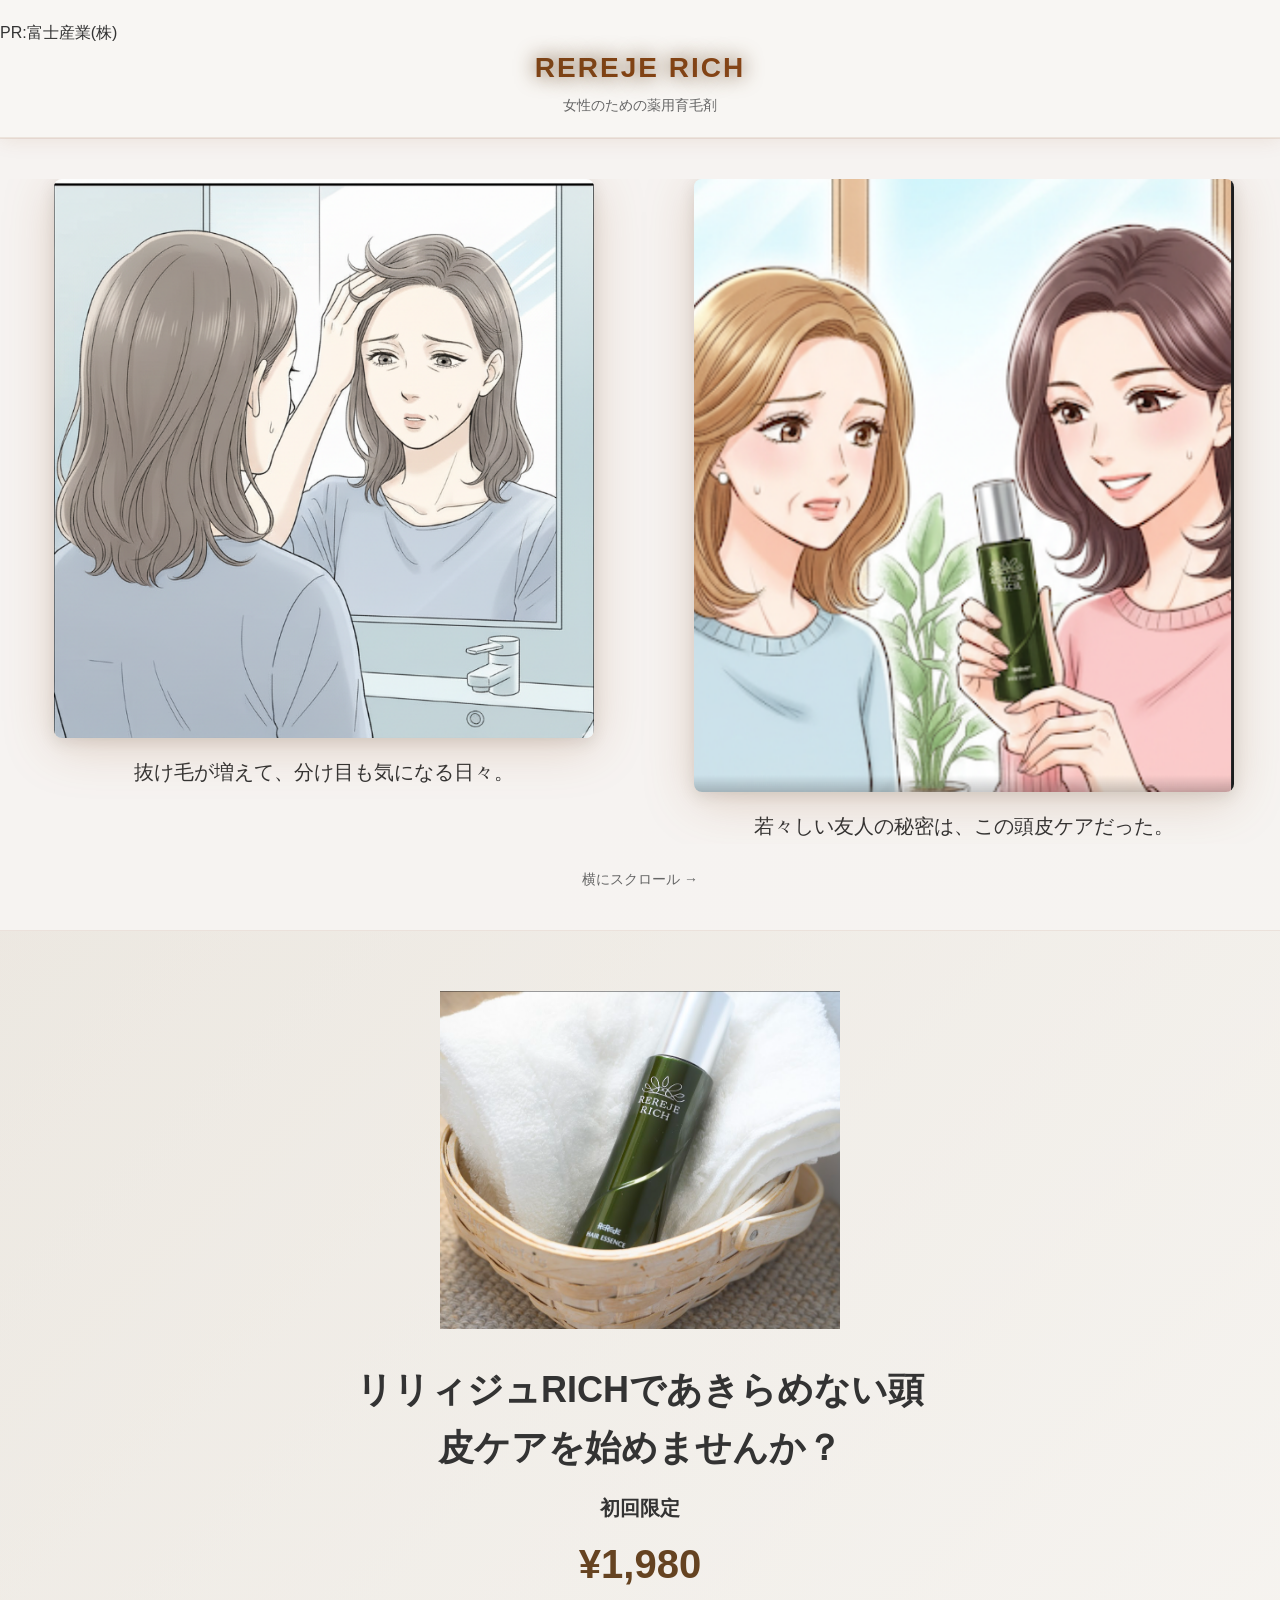
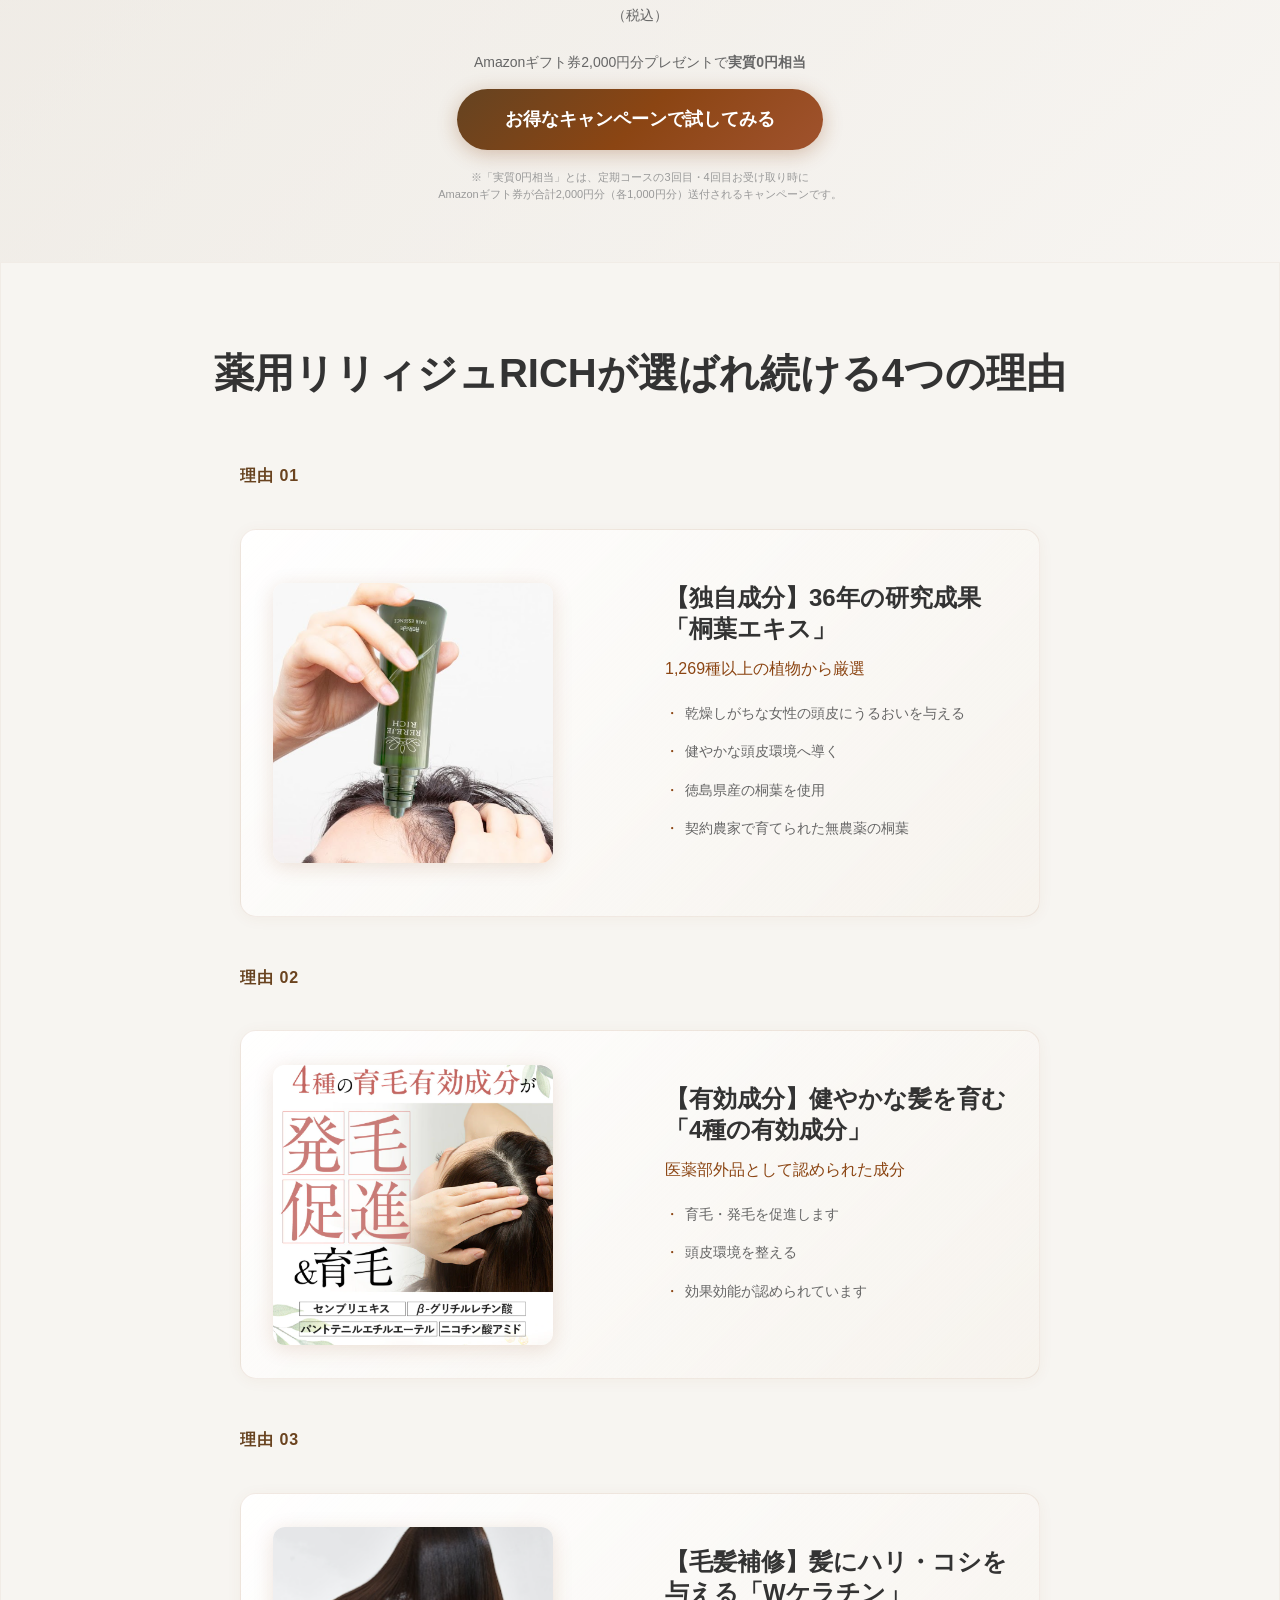
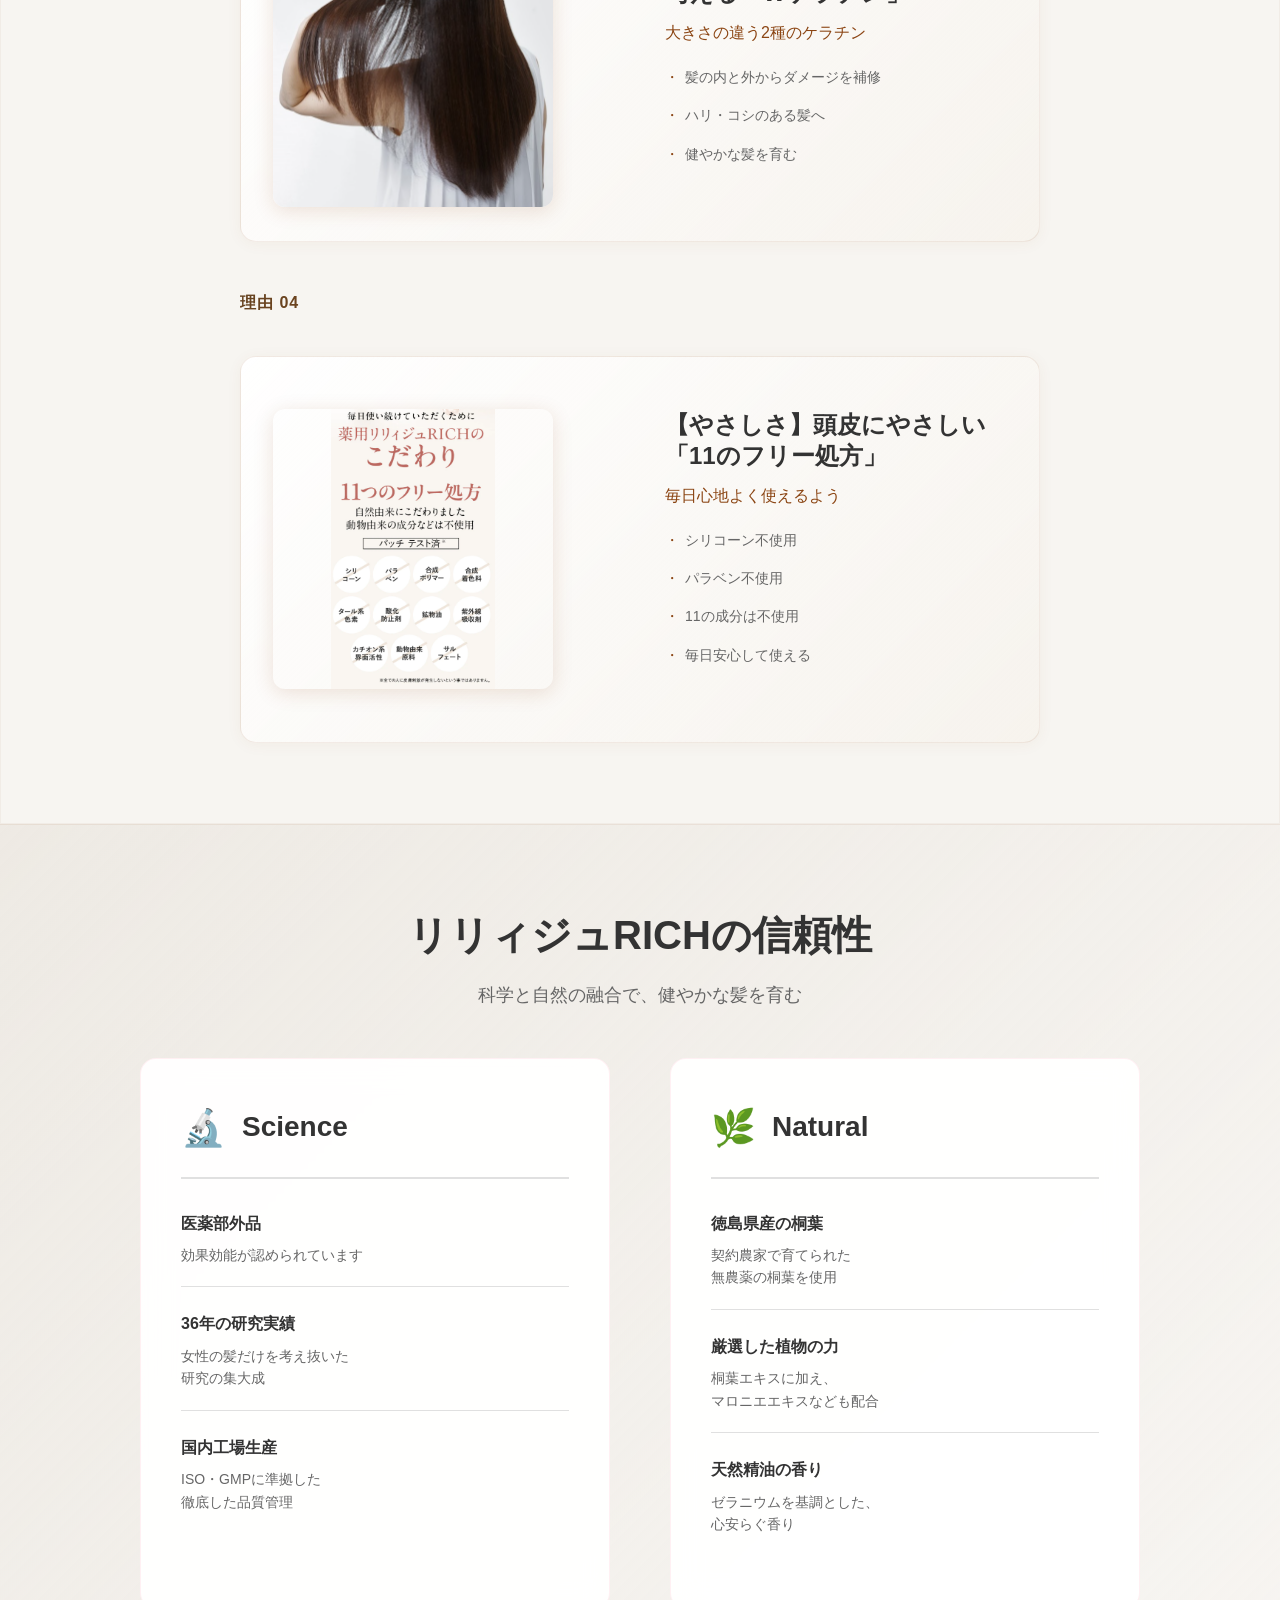
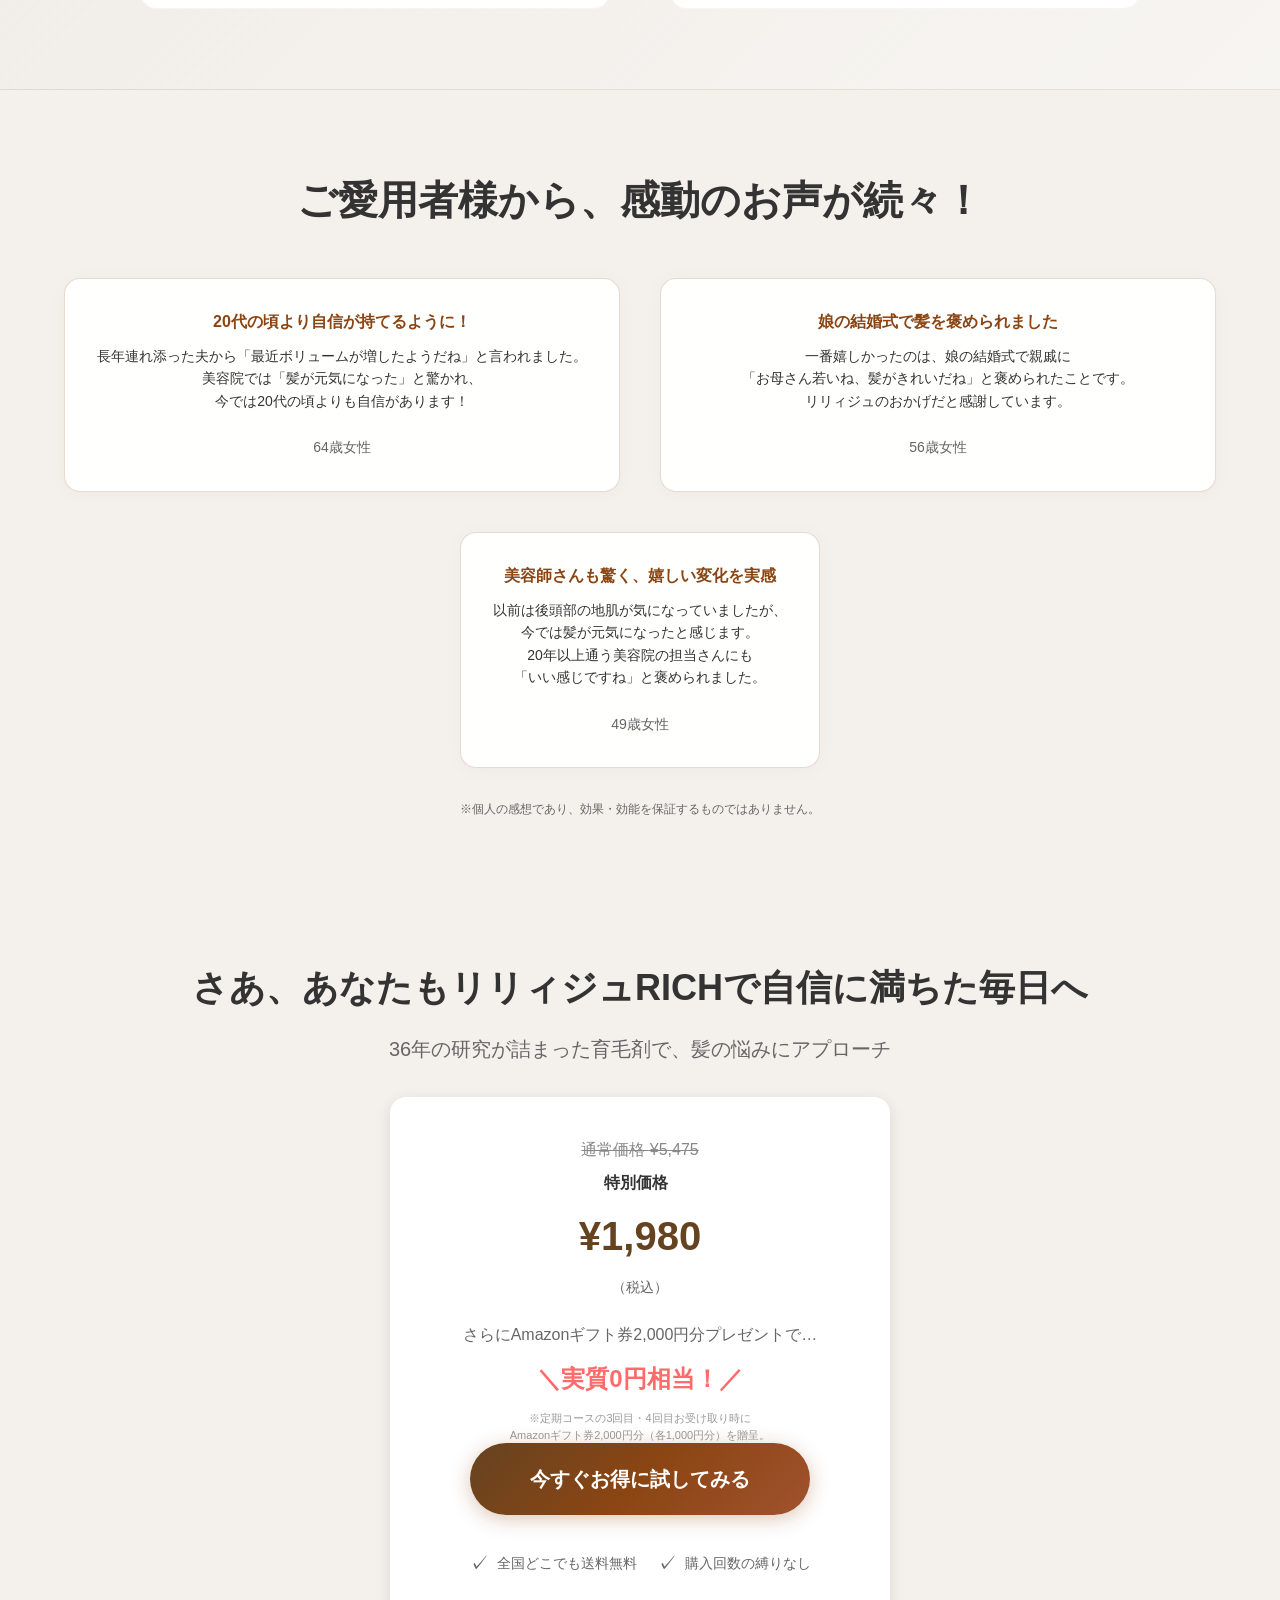
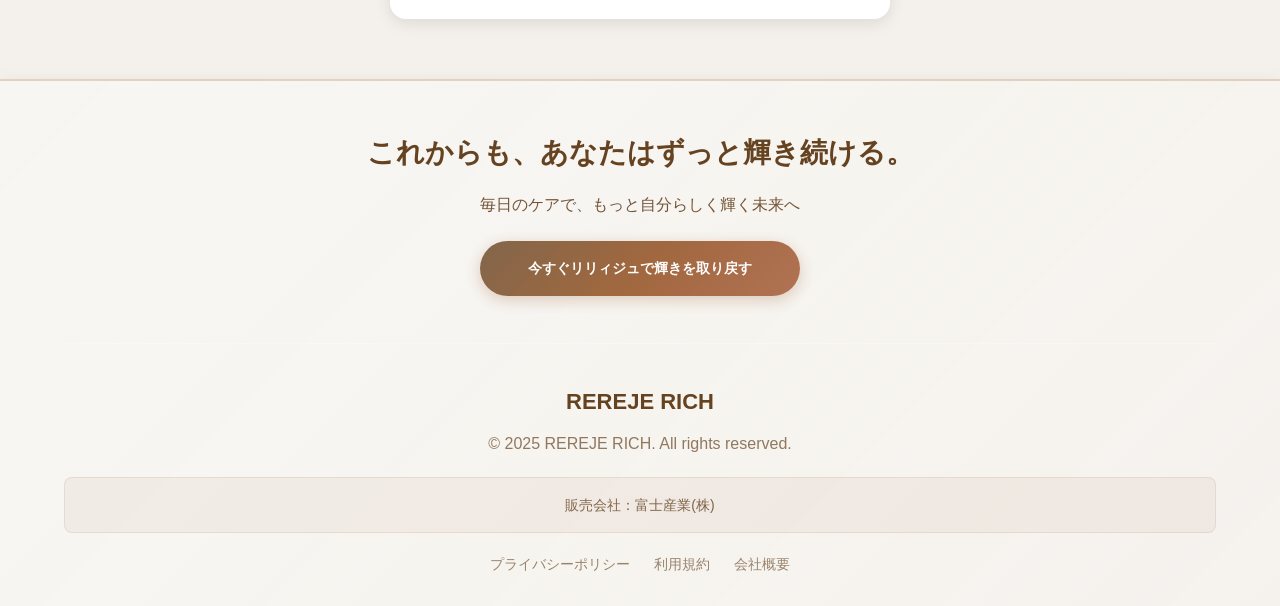
==== index.html @ 465e39a6 "Update product information and guarantees - Change "シリコン不使用" to "シリコーン不使用" - Remove "初回限定64%OFF" bad" ====
<!doctype html>
<html lang="ja">
  
<!-- Mirrored from manga-jivl.vercel.app/ by HTTrack Website Copier/3.x [XR&CO'2014], Fri, 05 Sep 2025 06:02:24 GMT -->
<!-- Added by HTTrack --><meta http-equiv="content-type" content="text/html;charset=utf-8" /><!-- /Added by HTTrack -->
<head>
    <meta charset="UTF-8" />
    <meta name="viewport" content="width=device-width, initial-scale=1.0" />
    <title>REREJE RICH - 女性のための薬用育毛剤</title>
    <meta name="description" content="36年の研究から生まれた女性専用育毛剤。桐葉エキス配合で髪にハリ・コシを。初回限定1,980円。">

    <!-- OGP -->
    <meta property="og:title" content="REREJE RICH - 女性のための薬用育毛剤">
    <meta property="og:description" content="36年の研究から生まれた女性専用育毛剤。桐葉エキス配合で髪にハリ・コシを。">
    <meta property="og:type" content="website">
    
    
    <!-- Google Analytics -->
    <script async src="https://www.googletagmanager.com/gtag/js?id=GA_MEASUREMENT_ID"></script>
    <script>
      window.dataLayer = window.dataLayer || [];
      function gtag(){dataLayer.push(arguments);}
      gtag('js', new Date());
      gtag('config', 'GA_MEASUREMENT_ID');
    </script>
    
    <script type="module" crossorigin src="assets/index-U9MFb4ym.js"></script>
    <link rel="stylesheet" crossorigin href="assets/index-C6Zq50ZD.css">
    <style>
      /* Luxury Brown Color Palette */
      :root {
        --primary-gradient: linear-gradient(135deg, #8B4513, #A0522D, #CD853F);
        --secondary-gradient: linear-gradient(135deg, #F5E6D3, #E8D5C4, #DEB887);
        --accent-gradient: linear-gradient(135deg, #654321, #8B4513, #A0522D);
        --luxury-brown: #654321;
        --warm-brown: #8B4513;
        --soft-beige: #F5E6D3;
        --gold-accent: #DAA520;
      }

      /* Slightly Darker Elegant Background */
      body {
        background: linear-gradient(-45deg, #F8F6F3, #F5F2EE, #F0EDE8, #EAE5DD);
        background-size: 400% 400%;
        animation: gradientShift 25s ease infinite;
      }

      @keyframes gradientShift {
        0% { background-position: 0% 50%; }
        50% { background-position: 100% 50%; }
        100% { background-position: 0% 50%; }
      }

      /* Elegant Header with Warm Tone */
      .header {
        background: rgba(248, 246, 243, 0.98);
        backdrop-filter: blur(15px);
        box-shadow: 0 2px 20px rgba(139, 69, 19, 0.1);
        border-bottom: 1px solid rgba(139, 69, 19, 0.1);
      }

      .logo {
        background: var(--accent-gradient);
        -webkit-background-clip: text;
        -webkit-text-fill-color: transparent;
        background-clip: text;
        text-shadow: 0 0 20px var(--luxury-brown);
        animation: logoGlow 4s ease-in-out infinite alternate;
      }

      @keyframes logoGlow {
        from { filter: drop-shadow(0 0 3px var(--warm-brown)); }
        to { filter: drop-shadow(0 0 8px var(--gold-accent)); }
      }

      /* Floating Animation for Sections */
      .comic-scene, .testimonial-card, .product-step {
        animation: floatUp 0.8s ease-out forwards;
        opacity: 0;
        transform: translateY(30px);
      }

      .comic-scene:nth-child(1) { animation-delay: 0.1s; }
      .comic-scene:nth-child(2) { animation-delay: 0.2s; }
      .comic-scene:nth-child(3) { animation-delay: 0.3s; }
      .comic-scene:nth-child(4) { animation-delay: 0.4s; }
      .comic-scene:nth-child(5) { animation-delay: 0.5s; }

      @keyframes floatUp {
        to {
          opacity: 1;
          transform: translateY(0);
        }
      }

      /* Luxury CTA Buttons */
      .cta-button {
        background: var(--accent-gradient);
        position: relative;
        overflow: hidden;
        animation: pulse 3s infinite;
        box-shadow: 0 4px 20px rgba(139, 69, 19, 0.3);
      }

      .cta-button::before {
        content: '';
        position: absolute;
        top: 0;
        left: -100%;
        width: 100%;
        height: 100%;
        background: linear-gradient(90deg, transparent, rgba(255,255,255,0.3), transparent);
        transition: left 0.5s;
      }

      .cta-button:hover::before {
        left: 100%;
      }

      @keyframes pulse {
        0% { box-shadow: 0 4px 20px rgba(139, 69, 19, 0.3); }
        50% { box-shadow: 0 4px 30px rgba(218, 165, 32, 0.5); }
        100% { box-shadow: 0 4px 20px rgba(139, 69, 19, 0.3); }
      }

      /* Comic Viewer Enhancement */
      .comic-viewer {
        background: rgba(248, 246, 243, 0.9);
        position: relative;
        border-top: 1px solid rgba(139, 69, 19, 0.1);
        border-bottom: 1px solid rgba(139, 69, 19, 0.1);
      }

      .comic-scene img {
        transition: transform 0.3s ease, filter 0.3s ease;
        filter: drop-shadow(0 8px 25px rgba(139, 69, 19, 0.2));
      }

      .comic-scene img:hover {
        transform: scale(1.03);
        filter: drop-shadow(0 12px 35px rgba(218, 165, 32, 0.3));
      }

      /* Section Backgrounds - Balanced Tone & Accent */
      .products-section {
        background: rgba(248, 246, 243, 0.95);
        position: relative;
        border: 1px solid rgba(139, 69, 19, 0.05);
      }

      .science-section {
        background: linear-gradient(135deg, rgba(240, 237, 232, 0.4), rgba(248, 246, 243, 0.9));
        border-top: 1px solid rgba(139, 69, 19, 0.1);
        border-bottom: 1px solid rgba(139, 69, 19, 0.1);
      }

      .testimonials-section {
        background: rgba(245, 242, 238, 0.95);
      }

      /* Testimonial Cards Enhancement */
      .testimonial-card {
        background: rgba(255, 255, 255, 0.95);
        backdrop-filter: blur(10px);
        border: 1px solid rgba(139, 69, 19, 0.2);
        transition: transform 0.3s ease, box-shadow 0.3s ease;
      }

      .testimonial-card:hover {
        transform: translateY(-5px);
        box-shadow: 0 15px 35px rgba(139, 69, 19, 0.15);
      }

      /* Product Steps Animation */
      .product-step {
        transition: transform 0.3s ease;
      }

      .product-step:hover {
        transform: scale(1.02);
      }

      .step-number {
        background: var(--accent-gradient);
        -webkit-background-clip: text;
        -webkit-text-fill-color: transparent;
        background-clip: text;
        animation: shimmer 2s linear infinite;
      }

      @keyframes shimmer {
        0% { background-position: -200px 0; }
        100% { background-position: 200px 0; }
      }

      /* Scroll Indicator Enhancement */
      .scroll-indicator {
        animation: bounce 2s infinite, colorShift 3s ease-in-out infinite alternate;
      }

      @keyframes colorShift {
        from { color: var(--glow-pink); }
        to { color: var(--glow-purple); }
      }

      /* Science Section Enhancement */
      .science-column, .natural-column {
        background: rgba(255, 255, 255, 0.95);
        backdrop-filter: blur(15px);
        border: 1px solid rgba(255, 182, 193, 0.2);
        transition: transform 0.3s ease;
      }

      .science-column:hover, .natural-column:hover {
        transform: translateY(-10px);
      }

      /* Transparent Bubble Animations */
      .bubble-container {
        position: fixed;
        top: 0;
        left: 0;
        width: 100%;
        height: 100%;
        pointer-events: none;
        z-index: 1;
        overflow: hidden;
      }

      .bubble {
        position: absolute;
        border-radius: 50%;
        background: radial-gradient(circle at 30% 30%, rgba(255, 255, 255, 0.4), rgba(139, 69, 19, 0.1));
        animation: floatBubble linear infinite;
        opacity: 0.6;
      }

      .bubble:nth-child(1) { width: 40px; height: 40px; left: 10%; animation-duration: 8s; animation-delay: 0s; }
      .bubble:nth-child(2) { width: 20px; height: 20px; left: 20%; animation-duration: 6s; animation-delay: 1s; }
      .bubble:nth-child(3) { width: 60px; height: 60px; left: 35%; animation-duration: 10s; animation-delay: 2s; }
      .bubble:nth-child(4) { width: 30px; height: 30px; left: 50%; animation-duration: 7s; animation-delay: 3s; }
      .bubble:nth-child(5) { width: 50px; height: 50px; left: 70%; animation-duration: 9s; animation-delay: 4s; }
      .bubble:nth-child(6) { width: 25px; height: 25px; left: 85%; animation-duration: 5s; animation-delay: 5s; }

      @keyframes floatBubble {
        0% {
          bottom: -100px;
          transform: translateX(0) rotate(0deg);
          opacity: 0;
        }
        10% { opacity: 0.6; }
        90% { opacity: 0.6; }
        100% {
          bottom: 100vh;
          transform: translateX(-50px) rotate(360deg);
          opacity: 0;
        }
      }

      /* Water Ripple Effect */
      .ripple-effect {
        position: absolute;
        border-radius: 50%;
        background: radial-gradient(circle, rgba(218, 165, 32, 0.1) 0%, transparent 70%);
        animation: ripple 4s ease-out infinite;
        pointer-events: none;
      }

      @keyframes ripple {
        0% {
          width: 0;
          height: 0;
          opacity: 1;
        }
        100% {
          width: 300px;
          height: 300px;
          opacity: 0;
        }
      }

      /* Enhanced Footer with Better Visibility */
      .footer {
        background: linear-gradient(135deg, rgba(248, 246, 243, 0.98), rgba(245, 242, 238, 0.95));
        border-top: 2px solid rgba(139, 69, 19, 0.2);
        position: relative;
        padding: 50px 0 30px;
        box-shadow: 0 -2px 10px rgba(139, 69, 19, 0.05);
      }

      .footer-impact {
        text-align: center;
        margin-bottom: 40px;
        position: relative;
        z-index: 2;
      }

      .footer-title {
        font-size: 28px;
        font-weight: 600;
        color: var(--luxury-brown);
        margin-bottom: 16px;
      }

      .footer-message {
        font-size: 16px;
        color: rgba(101, 67, 33, 0.9);
        margin-bottom: 24px;
        line-height: 1.6;
      }

      .footer-button {
        background: var(--accent-gradient);
        font-size: 18px;
        padding: 16px 48px;
        box-shadow: 0 4px 15px rgba(139, 69, 19, 0.3);
        color: #FFFFFF;
        font-weight: 600;
        transition: all 0.3s ease;
      }

      .footer-button:hover {
        transform: translateY(-2px);
        box-shadow: 0 6px 20px rgba(139, 69, 19, 0.4);
      }

      .footer-info {
        text-align: center;
        border-top: 1px solid rgba(255, 255, 255, 0.3);
        padding-top: 40px;
        position: relative;
        z-index: 2;
      }

      .footer-brand {
        font-size: 22px;
        font-weight: 600;
        color: var(--luxury-brown);
        margin-bottom: 12px;
      }

      .footer-copyright {
        color: rgba(101, 67, 33, 0.7);
        margin-bottom: 20px;
      }

      .footer-nav {
        display: flex;
        justify-content: center;
        gap: 32px;
        flex-wrap: wrap;
      }

      .footer-nav a {
        color: rgba(101, 67, 33, 0.8);
        transition: color 0.3s ease;
      }

      .footer-nav a:hover {
        color: var(--luxury-brown);
      }

      /* Products Detail Width Constraint */
      .products-detail {
        max-width: 800px;
      }

      /* Feature Sections Standardization */
      .product-step {
        min-height: 300px;
        display: flex;
        flex-direction: column;
        justify-content: flex-start;
      }

      .product-content {
        flex: 1;
        display: flex;
        align-items: center;
        gap: 32px;
        min-height: 250px;
      }

      .product-content img {
        width: 280px;
        height: auto;
        max-height: 280px;
        object-fit: contain;
        border-radius: 12px;
        flex-shrink: 0;
        box-shadow: 0 4px 20px rgba(139, 69, 19, 0.15);
      }

      /* Specific adjustments for feature images */
      .product-step:nth-child(1) .product-content img,
      .product-step:nth-child(3) .product-content img {
        object-fit: cover;
        object-position: center;
      }

      .product-step:nth-child(2) .product-content img {
        object-fit: cover;
        object-position: center bottom;
      }

      .product-info {
        flex: 1;
        padding: 20px 0 20px 80px;
      }

      .product-info h3 {
        font-size: 24px;
        margin-bottom: 12px;
        line-height: 1.3;
      }

      .product-concept {
        font-size: 16px;
        margin-bottom: 20px;
        font-weight: 500;
      }

      .product-features {
        margin-bottom: 16px;
      }

      .product-features li {
        font-size: 14px;
        line-height: 1.6;
        margin-bottom: 8px;
      }

      .product-note {
        margin-top: 16px;
        font-style: italic;
      }

      .step-number {
        margin-bottom: 20px;
        font-size: 16px;
      }

      /* Mobile Responsive for Features */
      @media (max-width: 768px) {
        .product-content {
          flex-direction: column;
          text-align: center;
          min-height: auto;
          gap: 20px;
        }

        .product-content img {
          width: 240px;
          height: auto;
          max-height: 240px;
          margin: 0 auto;
        }

        .product-step {
          min-height: auto;
        }

        .product-info {
          padding: 20px 0;
        }

        .product-info h3 {
          font-size: 20px;
        }
      }

      /* Mobile Responsive Enhancements */
      @media (max-width: 768px) {
        /* 全体のモバイル調整 */
        body {
          overflow-x: hidden;
          width: 100%;
          margin: 0;
          padding: 0;
        }
        
        * {
          box-sizing: border-box;
        }
        
        .logo {
          font-size: 24px;
        }
        
        .comic-scene img {
          border-radius: 12px;
        }
        
        .cta-button {
          width: 90%;
          max-width: 300px;
        }

        /* ヘッダーの調整 */
        .header {
          padding: 16px 0;
          width: 100%;
          margin: 0;
        }

      /* PRラベル */
      .pr-label {
        position: absolute;
        top: 20px;
        right: 20px;
        background: rgba(248, 246, 243, 0.95);
        color: var(--luxury-brown);
        padding: 8px 16px;
        border-radius: 20px;
        font-size: 12px;
        font-weight: 500;
        letter-spacing: 0.3px;
        border: 1px solid rgba(139, 69, 19, 0.3);
        box-shadow: 0 2px 8px rgba(139, 69, 19, 0.1);
        z-index: 100;
        backdrop-filter: blur(10px);
      }


        /* コミックセクションのモバイル最適化 */
        .comic-viewer {
          padding: 24px 0;
        }

        .comic-scene {
          margin-bottom: 32px;
        }

        .narration {
          font-size: 16px;
          padding: 0 16px;
          line-height: 1.8;
          margin-bottom: 8px;
        }

        /* CTAセクションの調整 */
        .cta-section {
          padding: 40px 0;
        }

        .cta-section h2 {
          font-size: 24px;
          line-height: 1.4;
          margin-bottom: 20px;
          padding: 0 16px;
        }

        .product-image {
          max-width: 300px;
          margin-bottom: 24px;
        }

        .price {
          margin-bottom: 20px;
        }

        .special {
          font-size: 28px;
        }

        .benefits {
          gap: 12px;
          margin-top: 20px;
          padding: 0 16px;
        }

        .benefits li {
          font-size: 12px;
          padding: 6px 12px;
        }

        /* 商品説明セクション */
        .products-section {
          padding: 50px 0;
        }

        .section-title {
          font-size: 22px;
          margin-bottom: 32px;
          padding: 0 16px;
          line-height: 1.4;
        }

        .products-detail {
          gap: 32px;
        }

        .product-content {
          padding: 24px 16px;
          gap: 20px;
        }

        .product-info {
          padding: 16px 0;
          text-align: left;
        }

        .product-info ul {
          text-align: left;
        }

        .product-info h3 {
          font-size: 20px;
          margin-bottom: 8px;
        }

        .product-concept {
          font-size: 14px;
          margin-bottom: 16px;
        }

        .product-features {
          margin-bottom: 20px;
        }

        .product-features li {
          font-size: 13px;
          line-height: 1.5;
          padding-left: 16px;
          margin-bottom: 6px;
          position: relative;
        }

        .product-features li:before {
          content: "・";
          position: absolute;
          left: 0;
          top: 0;
          color: var(--primary-color);
          font-weight: 500;
        }

        /* サイエンスセクション */
        .science-section {
          padding: 50px 0;
        }

        .science-column, .natural-column {
          padding: 24px 20px;
        }

        .column-header h3 {
          font-size: 24px;
        }

        .feature-items h4 {
          font-size: 15px;
        }

        .feature-items p {
          font-size: 13px;
        }

        /* お客様の声セクション */
        .testimonials-section {
          padding: 50px 0;
        }

        .testimonial-card {
          padding: 24px 20px;
        }

        .before p, .after p {
          font-size: 13px;
        }

        .user-info .comment {
          font-size: 15px;
        }

        /* フッター */
        .footer {
          padding: 32px 0;
        }

        .footer-title {
          font-size: 28px;
          margin-bottom: 12px;
        }

        .footer-message {
          font-size: 16px;
          margin-bottom: 24px;
          padding: 0 16px;
        }

        .footer-button {
          font-size: 18px;
          padding: 16px 40px;
        }

        .footer nav {
          gap: 16px;
          margin-top: 16px;
        }

        /* ページ全体の余白調整 */
        .container {
          padding: 0 16px !important;
          margin: 0 auto !important;
          width: 100% !important;
          max-width: 100% !important;
          box-sizing: border-box !important;
        }
        
        /* 全セクションの幅とマージン調整 */
        section {
          width: 100% !important;
          margin: 0 !important;
          padding-left: 0 !important;
          padding-right: 0 !important;
          box-sizing: border-box !important;
        }

        /* CTA boxのモバイル調整 */
        .cta-box {
          padding: 32px 20px;
        }

        .guarantees {
          gap: 16px;
        }

        .guarantee-item {
          font-size: 12px;
        }
      }

      /* さらに小さなスマホ向け（375px以下） */
      @media (max-width: 375px) {
        .container {
          padding: 0 12px;
        }

        .logo {
          font-size: 22px;
        }

        .cta-section h2 {
          font-size: 20px;
        }

        .special {
          font-size: 24px;
        }

        .section-title {
          font-size: 20px;
        }

        .product-content {
          padding: 20px 12px;
        }

        .product-features li {
          font-size: 12px;
          padding-left: 14px;
          margin-bottom: 4px;
        }

        .testimonial-card {
          padding: 20px 16px;
        }

        .footer-button {
          font-size: 16px;
          padding: 14px 32px;
        }
      }

      /* Loading Animation */
      @keyframes fadeIn {
        from { opacity: 0; }
        to { opacity: 1; }
      }

      .container > * {
        animation: fadeIn 1s ease-out;
      }

      /* New Review Format Styles */
      .review-content {
        margin-bottom: 24px;
      }

      .review-title {
        font-size: 16px;
        font-weight: 600;
        color: var(--primary-color);
        margin-bottom: 12px;
        line-height: 1.4;
      }

      .review-text {
        font-size: 14px;
        color: var(--text-primary);
        line-height: 1.6;
        margin: 0;
      }

      /* Testimonial Grid Layout */
      .testimonials-grid {
        display: grid;
        grid-template-columns: 1fr 1fr;
        grid-template-rows: auto auto;
        gap: 40px;
        max-width: 1200px;
        margin: 0 auto 32px;
      }

      .testimonial-left {
        grid-column: 1;
        grid-row: 1;
      }

      .testimonial-right {
        grid-column: 2;
        grid-row: 1;
      }

      .testimonial-center {
        grid-column: 1 / 3;
        grid-row: 2;
        max-width: 600px;
        margin: 0 auto;
      }

      @media (max-width: 768px) {
        .testimonials-grid {
          grid-template-columns: 1fr;
          grid-template-rows: auto auto auto;
          gap: 32px;
        }

        .testimonial-left,
        .testimonial-right,
        .testimonial-center {
          grid-column: 1;
        }

        .testimonial-left {
          grid-row: 1;
        }

        .testimonial-right {
          grid-row: 2;
        }

        .testimonial-center {
          grid-row: 3;
          max-width: 100%;
        }

        .review-title {
          font-size: 15px;
        }

        .review-text {
          font-size: 13px;
        }

        /* モバイル版で特定の改行を調整（漫画ナレーションは除く） */
        .section-subtitle br {
          display: none;
        }
        
        /* モバイルでの文字途切れ防止 */
        .section-subtitle {
          padding: 0 24px !important;
          font-size: 12px !important;
          line-height: 1.4 !important;
          text-align: center !important;
          max-width: 100% !important;
          width: 100% !important;
          margin: 0 auto !important;
          box-sizing: border-box !important;
          word-wrap: break-word !important;
          hyphens: auto !important;
          overflow-wrap: break-word !important;
        }

        .footer-title br {
          display: none;
        }

        .footer-message br {
          display: none;
        }

        /* 漫画ナレーションの改行は常に保持 */
        .narration br {
          display: inline !important;
        }

        /* 漫画ナレーションのモバイル最適化 */
        .narration {
          text-align: center;
          line-height: 1.8;
          font-size: 16px;
          padding: 0 16px;
          margin-bottom: 8px;
        }

        .section-subtitle {
          line-height: 1.6;
        }

        .footer-title {
          line-height: 1.4;
        }

        .footer-message {
          line-height: 1.6;
        }

        /* CTAボタンの改行調整 */
        .footer-button br {
          display: none;
        }

        /* PRラベルのモバイル調整 */
        .pr-label {
          top: 10px;
          right: 10px;
          font-size: 11px;
          padding: 6px 12px;
        }
      }

      /* お客様の声のテキスト配置調整 */
      .testimonial-left .review-text,
      .testimonial-right .review-text {
        text-align: center;
      }

      .testimonial-center .review-text {
        text-align: center;
      }

      /* タイトルも本文と同じ配置に統一 */
      .testimonial-left .review-title,
      .testimonial-right .review-title {
        text-align: center;
      }

      .testimonial-center .review-title {
        text-align: center;
      }

      /* プロフィール（年代女性）の中央配置 */
      .testimonial-left .profile,
      .testimonial-right .profile {
        text-align: center;
      }

      .testimonial-center .profile {
        text-align: center;
      }

      /* モバイル専用レイアウト修正 */
      @media (max-width: 768px) {
        /* 基本レイアウト */
        body {
          margin: 0;
          padding: 0;
          width: 100%;
          overflow-x: hidden;
        }
        
        .container {
          width: 100%;
          max-width: 100%;
          margin: 0 auto;
          padding: 0 16px;
          box-sizing: border-box;
        }
        
        /* 中央配置の強制 */
        .section-title,
        .section-subtitle {
          text-align: center;
          margin: 0 auto;
          width: 100%;
        }
        
        /* testimonialsセクション修正 */
        .testimonials-section {
          width: 100%;
          padding: 50px 0;
        }
        
        .testimonials-section .container {
          width: 100%;
          max-width: 100%;
          margin: 0 auto;
          padding: 0 16px;
          box-sizing: border-box;
        }
        
        .testimonials-grid {
          display: flex;
          flex-direction: column;
          gap: 20px;
          width: 100%;
          margin: 0 auto;
          padding: 0;
        }
        
        .testimonial-card {
          width: 100%;
          max-width: 100%;
          margin: 0 auto;
          padding: 24px 16px;
          box-sizing: border-box;
          text-align: center;
        }
        
        /* CTAとフッター */
        .cta-section,
        .footer {
          width: 100%;
          text-align: center;
          padding-left: 0;
          padding-right: 0;
        }
        
        .cta-section .container,
        .footer .container {
          width: 100%;
          max-width: 100%;
          margin: 0 auto;
          padding: 0 16px;
          box-sizing: border-box;
        }
        
        /* 全てのセクションで左右余白を統一 */
        .cta-section,
        .footer,
        .products-section,
        .science-section {
          width: 100%;
          margin: 0;
          padding-left: 0;
          padding-right: 0;
        }
        
        .cta-section .container,
        .footer .container,
        .products-section .container,
        .science-section .container {
          width: 100%;
          max-width: 100%;
          margin: 0 auto;
          padding-left: 16px;
          padding-right: 16px;
          box-sizing: border-box;
        }
      }

      /* モバイル専用改行 */
      .br-mobile {
        display: none;
      }

      @media (max-width: 768px) {
        .br-mobile {
          display: inline;
        }
      }
    </style>
  </head>
  <body>
    <div id="app">
      <!-- 透明感アニメーション要素 -->
      <div class="bubble-container">
        <div class="bubble"></div>
        <div class="bubble"></div>
        <div class="bubble"></div>
        <div class="bubble"></div>
        <div class="bubble"></div>
        <div class="bubble"></div>
      </div>

      <!-- ヘッダー -->
      <header class="header">
        <div class="pr-label">PR:富士産業(株)</div>
        <div class="container">
          <h1 class="logo">REREJE RICH</h1>
          <p class="tagline">女性のための薬用育毛剤</p>
        </div>
      </header>

      <!-- 漫画ビューワー -->
      <section class="comic-viewer">
        <div class="comic-container">
          <figure class="comic-scene">
            <img src="manga/01.png" alt="抜け毛や髪のボリュームダウンの悩み" loading="lazy" />
            <figcaption>
              <p class="narration">抜け毛が増えて、分け目も気になる日々。</p>
            </figcaption>
          </figure>

          <figure class="comic-scene">
            <img src="manga/02.png" alt="友人からリリィジュを教えてもらう" loading="lazy" />
            <figcaption>
              <p class="narration">若々しい友人の秘密は、この頭皮ケアだった。</p>
            </figcaption>
          </figure>

          <figure class="comic-scene">
            <img src="manga/03.png" alt="リリィジュでケア" loading="lazy" />
            <figcaption>
              <p class="narration">液だれしにくいから、サッと手軽に30秒ケア。</p>
            </figcaption>
          </figure>

          <figure class="comic-scene">
            <img src="manga/04.png" alt="効果実感" loading="lazy" />
            <figcaption>
              <p class="narration">続けるうちに、ハリ・コシ実感。<br class="br-mobile">毎日がもっと楽しく！</p>
            </figcaption>
          </figure>

          <figure class="comic-scene">
            <img src="manga/05.png" alt="自信を取り戻す" loading="lazy" />
            <figcaption>
              <p class="narration">あなたの髪も、きっと変われる。<br class="br-mobile">リリィジュRICHで。</p>
            </figcaption>
          </figure>
        </div>
        
        <!-- スクロールインジケーター（PC用） -->
        <div class="scroll-indicator desktop-only">
          <span>横にスクロール →</span>
        </div>
      </section>

      <!-- CTA（初回） -->
      <section class="cta-section primary">
        <div class="container">
          <div class="cta-content">
            <img src="products/main-product.png" alt="リリィジュRICH" class="product-image" loading="lazy">
            <h2>リリィジュRICHで<br class="br-mobile">あきらめない<br class="br-mobile">頭皮ケアを始めませんか？</h2>
            <p class="price">
              <span class="trial-label">初回限定</span>
              <span class="special">¥1,980</span>
              <span class="tax">（税込）</span>
            </p>
            <p style="font-size: 14px; color: #666; margin: 8px 0 16px;">Amazonギフト券2,000円分プレゼントで<br class="br-mobile"><strong>実質0円相当</strong></p>
            <a href="https://ac-ld.catsys.jp/35cdb41fDc62db0D/cl/?bId=d69VVc9e" class="cta-button" data-ga-event="cta_click" data-ga-label="top">
              お得なキャンペーンで試してみる
            </a>
            <p style="font-size: 11px; color: #999; margin-top: 12px; line-height: 1.5;">※「実質0円相当」とは、定期コースの3回目・4回目お受け取り時に<br>Amazonギフト券が合計2,000円分（各1,000円分）<br class="br-mobile">送付されるキャンペーンです。</p>
          </div>
        </div>
      </section>

      <!-- 商品説明 -->
      <section class="products-section">
        <div class="container">
          <div class="routine-header">
            <h2 class="section-title">薬用リリィジュRICHが<br class="br-mobile">選ばれ続ける4つの理由</h2>
          </div>
          
          <div class="products-detail">
            <article class="product-step">
              <div class="step-number">理由 01</div>
              <div class="product-content">
                <img src="products/feature01.png" alt="36年の研究成果 桐葉エキス" loading="lazy">
                <div class="product-info">
                  <h3>【独自成分】36年の研究成果<br class="br-mobile">「桐葉エキス」</h3>
                  <p class="product-concept">1,269種以上の植物から厳選</p>
                  <ul class="product-features">
                    <li>乾燥しがちな女性の頭皮にうるおいを与える</li>
                    <li>健やかな頭皮環境へ導く</li>
                    <li>徳島県産の桐葉を使用</li>
                    <li>契約農家で育てられた無農薬の桐葉</li>
                  </ul>
                </div>
              </div>
            </article>

            <article class="product-step">
              <div class="step-number">理由 02</div>
              <div class="product-content">
                <img src="products/feature02.png" alt="4種の有効成分" loading="lazy">
                <div class="product-info">
                  <h3>【有効成分】健やかな髪を育む<br class="br-mobile">「4種の有効成分」</h3>
                  <p class="product-concept">医薬部外品として認められた成分</p>
                  <ul class="product-features">
                    <li>育毛・発毛を促進します</li>
                    <li>頭皮環境を整える</li>
                    <li>効果効能が認められています</li>
                  </ul>
                </div>
              </div>
            </article>

            <article class="product-step">
              <div class="step-number">理由 03</div>
              <div class="product-content">
                <img src="products/feature03.png" alt="Wケラチン配合" loading="lazy">
                <div class="product-info">
                  <h3>【毛髪補修】髪にハリ・コシを与える「Wケラチン」</h3>
                  <p class="product-concept">大きさの違う2種のケラチン</p>
                  <ul class="product-features">
                    <li>髪の内と外からダメージを補修</li>
                    <li>ハリ・コシのある髪へ</li>
                    <li>健やかな髪を育む</li>
                  </ul>
                </div>
              </div>
            </article>

            <article class="product-step">
              <div class="step-number">理由 04</div>
              <div class="product-content">
                <img src="products/feature04.png" alt="11のフリー処方" loading="lazy">
                <div class="product-info">
                  <h3>【やさしさ】頭皮にやさしい<br class="br-mobile">「11のフリー処方」</h3>
                  <p class="product-concept">毎日心地よく使えるよう</p>
                  <ul class="product-features">
                    <li>シリコーン不使用</li>
                    <li>パラベン不使用</li>
                    <li>11の成分は不使用</li>
                    <li>毎日安心して使える</li>
                  </ul>
                </div>
              </div>
            </article>
          </div>
        </div>
      </section>

      <!-- Science × Natural -->
      <section class="science-section">
        <div class="container">
          <h2 class="section-title">リリィジュRICHの信頼性</h2>
          <p class="section-subtitle">科学と自然の融合で、<br class="br-mobile">健やかな髪を育む</p>

          <div class="science-natural-grid">
            <div class="science-column">
              <div class="column-header">
                <span class="column-icon">🔬</span>
                <h3>Science</h3>
              </div>
              <ul class="feature-items">
                <li>
                  <h4>医薬部外品</h4>
                  <p>効果効能が認められています</p>
                </li>
                <li>
                  <h4>36年の研究実績</h4>
                  <p>女性の髪だけを考え抜いた<br>研究の集大成</p>
                </li>
                <li>
                  <h4>国内工場生産</h4>
                  <p>ISO・GMPに準拠した<br>徹底した品質管理</p>
                </li>
              </ul>
            </div>

            <div class="natural-column">
              <div class="column-header">
                <span class="column-icon">🌿</span>
                <h3>Natural</h3>
              </div>
              <ul class="feature-items">
                <li>
                  <h4>徳島県産の桐葉</h4>
                  <p>契約農家で育てられた<br>無農薬の桐葉を使用</p>
                </li>
                <li>
                  <h4>厳選した植物の力</h4>
                  <p>桐葉エキスに加え、<br>マロニエエキスなども配合</p>
                </li>
                <li>
                  <h4>天然精油の香り</h4>
                  <p>ゼラニウムを基調とした、<br>心安らぐ香り</p>
                </li>
              </ul>
            </div>
          </div>
        </div>
      </section>

      <!-- お客様の声 -->
      <section class="testimonials-section">
        <div class="container">
          <h2 class="section-title">ご愛用者様から、<br class="br-mobile">感動のお声が続々！</h2>

          <div class="testimonials-grid">
            <article class="testimonial-card testimonial-left">
              <div class="review-content">
                <h3 class="review-title">20代の頃より自信が持てるように！</h3>
                <p class="review-text">長年連れ添った夫から「最近ボリュームが<br class="br-mobile">増したようだね」と言われました。<br>美容院では「髪が元気になった」と驚かれ、<br>今では20代の頃よりも自信があります！</p>
              </div>
              <div class="user-info">
                <p class="profile">64歳女性</p>
              </div>
            </article>

            <article class="testimonial-card testimonial-right">
              <div class="review-content">
                <h3 class="review-title">娘の結婚式で髪を褒められました</h3>
                <p class="review-text">一番嬉しかったのは、娘の結婚式で親戚に<br>「お母さん若いね、髪がきれいだね」<br class="br-mobile">と褒められたことです。<br>リリィジュのおかげだと感謝しています。</p>
              </div>
              <div class="user-info">
                <p class="profile">56歳女性</p>
              </div>
            </article>

            <article class="testimonial-card testimonial-center">
              <div class="review-content">
                <h3 class="review-title">美容師さんも驚く、嬉しい変化を実感</h3>
                <p class="review-text">以前は後頭部の地肌が気になっていましたが、<br>今では髪が元気になったと感じます。<br>20年以上通う美容院の担当さんにも<br>「いい感じですね」と褒められました。</p>
              </div>
              <div class="user-info">
                <p class="profile">49歳女性</p>
              </div>
            </article>

          </div>
          
          <p class="disclaimer">※個人の感想であり、効果・効能を保証するものではありません。</p>
        </div>
      </section>

      <!-- 最終CTA -->
      <section class="cta-section final">
        <div class="ripple-effect" style="top: 20%; left: 10%; animation-delay: 1s;"></div>
        <div class="ripple-effect" style="top: 60%; left: 80%; animation-delay: 3s;"></div>
        <div class="container">
          <h2>さあ、あなたも<br class="br-mobile">リリィジュRICHで<br class="br-mobile">自信に満ちた毎日へ</h2>
          <p class="lead">36年の研究が詰まった育毛剤で、<br class="br-mobile">髪の悩みにアプローチ</p>

          <div class="cta-box">
            <div class="price-section">
              <p class="regular-price" style="font-size: 16px; color: #888; text-decoration: line-through; margin-bottom: 8px;">通常価格 ¥5,475</p>
              <p class="price">
                <span class="trial-label" style="font-size: 16px; margin-right: 8px;">特別価格</span>
                <span class="special">¥1,980</span>
                <span class="tax">（税込）</span>
              </p>
              <p style="font-size: 16px; color: #666; margin: 12px 0;">さらにAmazonギフト券<br class="br-mobile">2,000円分プレゼントで…</p>
              <p style="font-size: 24px; font-weight: bold; color: #FF6B6B; margin: 8px 0;">＼実質0円相当！／</p>
              <p style="font-size: 11px; color: #999; margin-top: 12px; line-height: 1.5;">※定期コースの3回目・4回目お受け取り時に<br>Amazonギフト券2,000円分（各1,000円分）を贈呈。</p>
            </div>

            <a href="https://ac-ld.catsys.jp/35cdb41fDc62db0D/cl/?bId=d69VVc9e" class="cta-button large" data-ga-event="cta_click" data-ga-label="bottom">
              今すぐお得に試してみる
            </a>

            <div class="guarantees">
              <div class="guarantee-item">
                <span class="icon">✓</span>
                <span>全国どこでも送料無料</span>
              </div>
              <div class="guarantee-item">
                <span class="icon">✓</span>
                <span>購入回数の縛りなし</span>
              </div>
            </div>
          </div>
        </div>
      </section>

      <!-- インパクトフッター -->
      <footer class="footer">
        <div class="container">
          <div class="footer-impact">
            <h3 class="footer-title">これからも、<br class="br-mobile">あなたはずっと<br class="br-mobile">輝き続ける。</h3>
            <p class="footer-message">毎日のケアで、<br class="br-mobile">もっと自分らしく<br class="br-mobile">輝く未来へ</p>
            <div class="footer-cta">
              <a href="https://ac-ld.catsys.jp/35cdb41fDc62db0D/cl/?bId=d69VVc9e" class="cta-button footer-button" data-ga-event="cta_click" data-ga-label="footer">
                今すぐリリィジュで輝きを取り戻す
              </a>
            </div>
          </div>
          <div class="footer-info">
            <p class="footer-brand">REREJE RICH</p>
            <p class="footer-copyright">&copy; 2025 REREJE RICH. All rights reserved.</p>
            <div class="company-info" style="margin: 20px 0; padding: 16px; background: rgba(139,69,19,0.05); border-radius: 8px; border: 1px solid rgba(139,69,19,0.1);">
              <p style="color: rgba(101,67,33,0.8); font-size: 14px; margin: 0; text-align: center;">販売会社：富士産業(株)</p>
            </div>
            <nav class="footer-nav">
              <a href="index-2.html">プライバシーポリシー</a>
              <a href="index-3.html">利用規約</a>
              <a href="index-4.html">会社概要</a>
            </nav>
          </div>
        </div>
      </footer>
    </div>

    <!-- 追従CTA（スマホ用） -->
    <div class="sticky-cta mobile-only">
      <a href="https://ac-ld.catsys.jp/35cdb41fDc62db0D/cl/?bId=d69VVc9e" class="cta-button" data-ga-event="cta_click" data-ga-label="sticky">
        ▼実質0円相当でお試しはこちら▼
      </a>
    </div>

  </body>

<!-- Mirrored from manga-jivl.vercel.app/ by HTTrack Website Copier/3.x [XR&CO'2014], Fri, 05 Sep 2025 06:02:43 GMT -->
</html>
---- assets/index-C6Zq50ZD.css ----
*{margin:0;padding:0;box-sizing:border-box}:root{--primary-color: #8B4513;--secondary-color: #F5E6D3;--accent-color: #654321;--text-primary: #333333;--text-secondary: #666666;--white: #FFFFFF;--gray-light: #F8F8F8;--gray-border: #E0E0E0;--max-width: 1200px;--padding-mobile: 16px;--padding-desktop: 24px;--font-main: -apple-system, BlinkMacSystemFont, "Segoe UI", "Helvetica Neue", "Hiragino Sans", "Yu Gothic", Arial, sans-serif}html{font-size:16px;scroll-behavior:smooth}body{font-family:var(--font-main);color:var(--text-primary);line-height:1.6;background-color:var(--white);overflow-x:hidden}img{max-width:100%;height:auto;display:block}a{text-decoration:none;color:inherit}.container{max-width:var(--max-width);margin:0 auto;padding:0 var(--padding-mobile)}@media (min-width: 768px){.container{padding:0 var(--padding-desktop)}}.desktop-only{display:none}@media (min-width: 768px){.desktop-only{display:block}.mobile-only{display:none}}.header{background-color:var(--white);padding:20px 0;border-bottom:1px solid var(--gray-border);position:sticky;top:0;z-index:100}.header .container{text-align:center}.logo{font-size:28px;font-weight:700;color:var(--primary-color);letter-spacing:2px}.tagline{font-size:14px;color:var(--text-secondary);margin-top:4px}.comic-viewer{background-color:var(--gray-light);padding:40px 0;position:relative}.comic-container{display:flex;flex-direction:column;gap:20px;max-width:100%;margin:0 auto}@media (min-width: 768px){.comic-container{flex-direction:row;overflow-x:auto;scroll-snap-type:x mandatory;scroll-behavior:smooth;gap:40px;padding:0 var(--padding-desktop);-webkit-overflow-scrolling:touch}.comic-container::-webkit-scrollbar{height:8px}.comic-container::-webkit-scrollbar-track{background:var(--gray-border);border-radius:4px}.comic-container::-webkit-scrollbar-thumb{background:var(--primary-color);border-radius:4px}}.comic-scene{flex:0 0 auto;text-align:center}@media (min-width: 768px){.comic-scene{width:600px;scroll-snap-align:center}}.comic-scene img{width:100%;max-width:540px;margin:0 auto;border-radius:8px;box-shadow:0 4px 16px #0000001a}.comic-scene figcaption{margin-top:16px;padding:0 20px}.narration{font-size:18px;line-height:1.8;color:var(--text-primary);font-weight:500}@media (min-width: 768px){.narration{font-size:20px}}.scroll-indicator{text-align:center;margin-top:24px;color:var(--text-secondary);font-size:14px;animation:bounce 2s infinite}@keyframes bounce{0%,20%,50%,80%,to{transform:translate(0)}40%{transform:translate(10px)}60%{transform:translate(5px)}}.cta-section{padding:60px 0;text-align:center}.cta-section.primary{background:linear-gradient(135deg,rgba(240,237,232,0.3),rgba(248,246,243,0.9))}.cta-section.final{background:rgba(245,242,238,0.95)}.cta-content{position:relative;max-width:600px;margin:0 auto}.product-image{max-width:400px;margin:0 auto 32px}.offer-badge{position:absolute;top:-20px;right:50%;transform:translate(50%);background-color:var(--accent-color);color:var(--white);padding:8px 24px;border-radius:20px;font-weight:700;font-size:18px}.cta-section h2{font-size:28px;margin-bottom:16px;color:var(--text-primary)}@media (min-width: 768px){.cta-section h2{font-size:36px}}.price{margin-bottom:24px}.original{display:block;text-decoration:line-through;color:var(--text-secondary);font-size:16px;margin-bottom:8px}.trial-label{display:block;font-size:20px;font-weight:600;color:var(--text-primary);margin-bottom:8px}.special{display:block;font-size:32px;font-weight:700;color:var(--accent-color)}@media (min-width: 768px){.special{font-size:40px}}.tax{display:block;font-size:14px;color:var(--text-secondary);margin-top:8px}.cta-button{display:inline-block;background-color:var(--accent-color);color:var(--white);padding:16px 48px;border-radius:50px;font-size:18px;font-weight:700;transition:all .3s ease;box-shadow:0 4px 16px #d67e824d}.cta-button:hover{background-color:#c56b6f;transform:translateY(-2px);box-shadow:0 6px 20px #d67e8266}.cta-button.large{padding:20px 60px;font-size:20px}.benefits{list-style:none;display:flex;justify-content:center;gap:20px;margin-top:24px;flex-wrap:wrap}.benefits li{background-color:var(--white);padding:8px 16px;border-radius:20px;font-size:14px;color:var(--text-secondary)}.lead{font-size:20px;color:var(--text-secondary);margin-bottom:32px}.cta-box{background-color:var(--white);padding:40px 24px;border-radius:16px;box-shadow:0 4px 16px #0000001a;max-width:500px;margin:0 auto}.guarantees{display:flex;justify-content:center;gap:20px;margin-top:24px;flex-wrap:wrap}.guarantee-item{display:flex;align-items:center;gap:8px;font-size:14px;color:var(--text-secondary)}.guarantee-item .icon{font-size:20px}.products-section{padding:80px 0;background-color:var(--white)}.section-title{font-size:32px;text-align:center;margin-bottom:48px;color:var(--text-primary);line-height:1.5}@media (min-width: 768px){.section-title{font-size:40px}}.section-subtitle{font-size:18px;text-align:center;color:var(--text-secondary);margin-top:-32px;margin-bottom:48px;padding:0 20px;word-wrap:break-word;max-width:100%;box-sizing:border-box}.routine-header{text-align:center;margin-bottom:60px}.products-detail{max-width:800px;margin:0 auto;display:flex;flex-direction:column;gap:48px}.product-step{display:flex;flex-direction:column;gap:20px;min-height:300px}.step-number{font-size:16px;font-weight:700;color:var(--primary-color);letter-spacing:1px;margin-bottom:20px}.product-content{display:flex;flex-direction:column;gap:24px;background:linear-gradient(135deg,rgba(255,255,255,0.95),rgba(245,230,211,0.1));border:1px solid rgba(139,69,19,0.1);padding:32px;border-radius:16px;box-shadow:0 2px 15px rgba(139,69,19,0.05);flex:1;min-height:250px;align-items:center}@media (min-width: 768px){.product-content{flex-direction:row;gap:32px}}.product-content img{width:280px;height:auto;max-height:280px;object-fit:contain;border-radius:12px;flex-shrink:0;box-shadow:0 4px 20px rgba(139,69,19,0.15)}.product-step:nth-child(1) .product-content img,.product-step:nth-child(3) .product-content img{object-fit:cover;object-position:center}.product-step:nth-child(2) .product-content img{object-fit:cover;object-position:center bottom}@media (max-width: 767px){.product-content{text-align:center}.product-content img{width:240px;height:auto;max-height:240px;margin:0 auto}.product-info{padding:20px 0}}.product-info{flex:1;padding:20px 0 20px 80px}.product-info h3{font-size:24px;color:var(--text-primary);margin-bottom:12px;font-weight:600;line-height:1.3}@media (max-width: 767px){.product-info h3{font-size:20px}}.product-concept{font-size:16px;color:var(--primary-color);margin-bottom:20px;font-weight:500}.product-features{list-style:none;display:flex;flex-direction:column;gap:8px;margin-bottom:16px}.product-features li{position:relative;padding-left:20px;font-size:14px;color:var(--text-secondary);line-height:1.6;margin-bottom:8px}.product-features li:before{content:"・";position:absolute;left:0;color:var(--primary-color)}.product-note{font-size:12px;color:var(--text-secondary);margin-top:16px;font-style:italic}.science-section{padding:80px 0;background-color:var(--secondary-color)}.science-natural-grid{display:grid;grid-template-columns:1fr;gap:40px;max-width:1000px;margin:0 auto}@media (min-width: 768px){.science-natural-grid{grid-template-columns:1fr 1fr;gap:60px}}.science-column,.natural-column{background-color:var(--white);padding:40px;border-radius:16px}.column-header{display:flex;align-items:center;gap:16px;margin-bottom:32px;padding-bottom:20px;border-bottom:2px solid var(--gray-border)}.column-icon{font-size:36px}.column-header h3{font-size:28px;color:var(--text-primary);font-weight:600}.feature-items{list-style:none;display:flex;flex-direction:column;gap:24px;margin-bottom:32px}.feature-items li{padding-bottom:20px;border-bottom:1px solid var(--gray-border)}.feature-items li:last-child{border-bottom:none;padding-bottom:0}.feature-items h4{font-size:16px;color:var(--text-primary);margin-bottom:8px;font-weight:600}.feature-items p{font-size:14px;color:var(--text-secondary);line-height:1.6}.testimonials-section{padding:80px 0;background-color:var(--white)}.testimonials-grid{display:grid;grid-template-columns:1fr;gap:32px;max-width:1200px;margin:0 auto 32px}@media (min-width: 768px){.testimonials-grid{grid-template-columns:repeat(2,1fr);gap:40px}}.testimonial-card{background:rgba(255,255,255,0.98);border:1px solid rgba(139,69,19,0.1);padding:32px;border-radius:16px;box-shadow:0 2px 15px rgba(139,69,19,0.05)}.before-after{display:flex;flex-direction:column;gap:16px;margin-bottom:24px}.before,.after{position:relative;padding:12px 16px;background-color:var(--white);border-radius:8px}.before{border-left:3px solid var(--gray-border)}.after{border-left:3px solid var(--primary-color)}.before .label,.after .label{display:inline-block;font-size:12px;font-weight:700;text-transform:uppercase;letter-spacing:1px;margin-bottom:4px}.before .label{color:var(--text-secondary)}.after .label{color:var(--primary-color)}.before p,.after p{font-size:14px;color:var(--text-primary);line-height:1.6;margin:0}.user-info{text-align:center}.user-info .comment{font-size:16px;line-height:1.6;margin-bottom:8px;color:var(--text-primary);font-weight:500}.profile{font-size:14px;color:var(--text-secondary);margin:0}.disclaimer{text-align:center;font-size:12px;color:var(--text-secondary);margin-top:32px}.limit-notice{text-align:center;font-size:14px;color:var(--text-secondary);margin-top:20px;font-weight:500}.footer{background-color:var(--text-primary);color:var(--white);padding:40px 0;text-align:center}.footer nav{margin-top:20px;display:flex;justify-content:center;gap:24px;flex-wrap:wrap}.footer a{color:var(--white);font-size:14px;opacity:.8;transition:opacity .3s ease}.footer a:hover{opacity:1}.sticky-cta{position:fixed;bottom:0;left:0;right:0;background-color:var(--white);padding:12px;box-shadow:0 -2px 16px #0000001a;z-index:1000;text-align:center}.sticky-cta .cta-button{width:100%;max-width:400px}@media (max-width: 767px){body{overflow-x:hidden;width:100%;margin:0;padding:0}.container{width:100%;max-width:100%;margin:0 auto;padding:0 16px;box-sizing:border-box}.section-title,.section-subtitle{text-align:center;margin:0 auto;width:100%}.section-subtitle{font-size:12px;line-height:1.4;padding:0 24px;word-wrap:break-word;hyphens:auto;overflow-wrap:break-word}.testimonials-section{width:100%;padding:50px 0}.testimonials-section .container{width:100%;max-width:100%;margin:0 auto;padding:0 16px;box-sizing:border-box}.testimonials-grid{display:flex;flex-direction:column;gap:20px;width:100%;margin:0 auto;padding:0}.testimonial-card{width:100%;max-width:100%;margin:0 auto;padding:24px 16px;box-sizing:border-box;text-align:center}.cta-section,.footer{width:100%;text-align:center;padding-left:0;padding-right:0}.cta-section .container,.footer .container{width:100%;max-width:100%;margin:0 auto;padding:0 16px;box-sizing:border-box}.cta-section,.footer,.products-section,.science-section{width:100%;margin:0;padding-left:0;padding-right:0}.cta-section .container,.footer .container,.products-section .container,.science-section .container{width:100%;max-width:100%;margin:0 auto;padding-left:16px;padding-right:16px;box-sizing:border-box}.cta-section{padding:40px 0}.products-section,.science-section,.testimonials-section{padding:60px 0}.section-title{font-size:24px;margin-bottom:32px}.offer-badge{font-size:16px;padding:6px 20px}.header{padding:16px 0}.comic-viewer{padding:24px 0}.comic-scene{margin-bottom:32px}.narration{font-size:16px;padding:0 16px;line-height:1.7}.cta-section h2{font-size:24px;line-height:1.4;margin-bottom:20px;padding:0 16px}.product-image{max-width:300px;margin-bottom:24px}.price{margin-bottom:20px}.special{font-size:28px}.benefits{gap:12px;margin-top:20px;padding:0 16px}.benefits li{font-size:12px;padding:6px 12px}.products-section{padding:50px 0}.section-title{font-size:22px;margin-bottom:32px;padding:0 16px;line-height:1.4}.products-detail{gap:32px}.product-content{padding:24px 16px;gap:20px}.product-info{padding:16px 0}.product-info h3{font-size:20px;margin-bottom:8px}.product-concept{font-size:14px;margin-bottom:16px}.product-features li{font-size:13px;line-height:1.5}.science-section{padding:50px 0}.science-column,.natural-column{padding:24px 20px}.column-header h3{font-size:24px}.feature-items h4{font-size:15px}.feature-items p{font-size:13px}.testimonials-section{padding:50px 0}.testimonial-card{padding:24px 20px}.before p,.after p{font-size:13px}.user-info .comment{font-size:15px}.footer{padding:32px 0}.footer-title{font-size:28px;margin-bottom:12px}.footer-message{font-size:16px;margin-bottom:24px;padding:0 16px}.footer-button{font-size:18px;padding:16px 40px}.footer nav{gap:16px;margin-top:16px}.cta-box{padding:32px 20px;margin:0 auto;text-align:center}.guarantees{gap:16px}.guarantee-item{font-size:12px}}@media (max-width: 375px){.container{padding:0 12px}.logo{font-size:22px}.cta-section h2{font-size:20px}.special{font-size:24px}.section-title{font-size:20px}.product-content{padding:20px 12px}.testimonial-card{padding:20px 16px}.footer-button{font-size:16px;padding:14px 32px}}
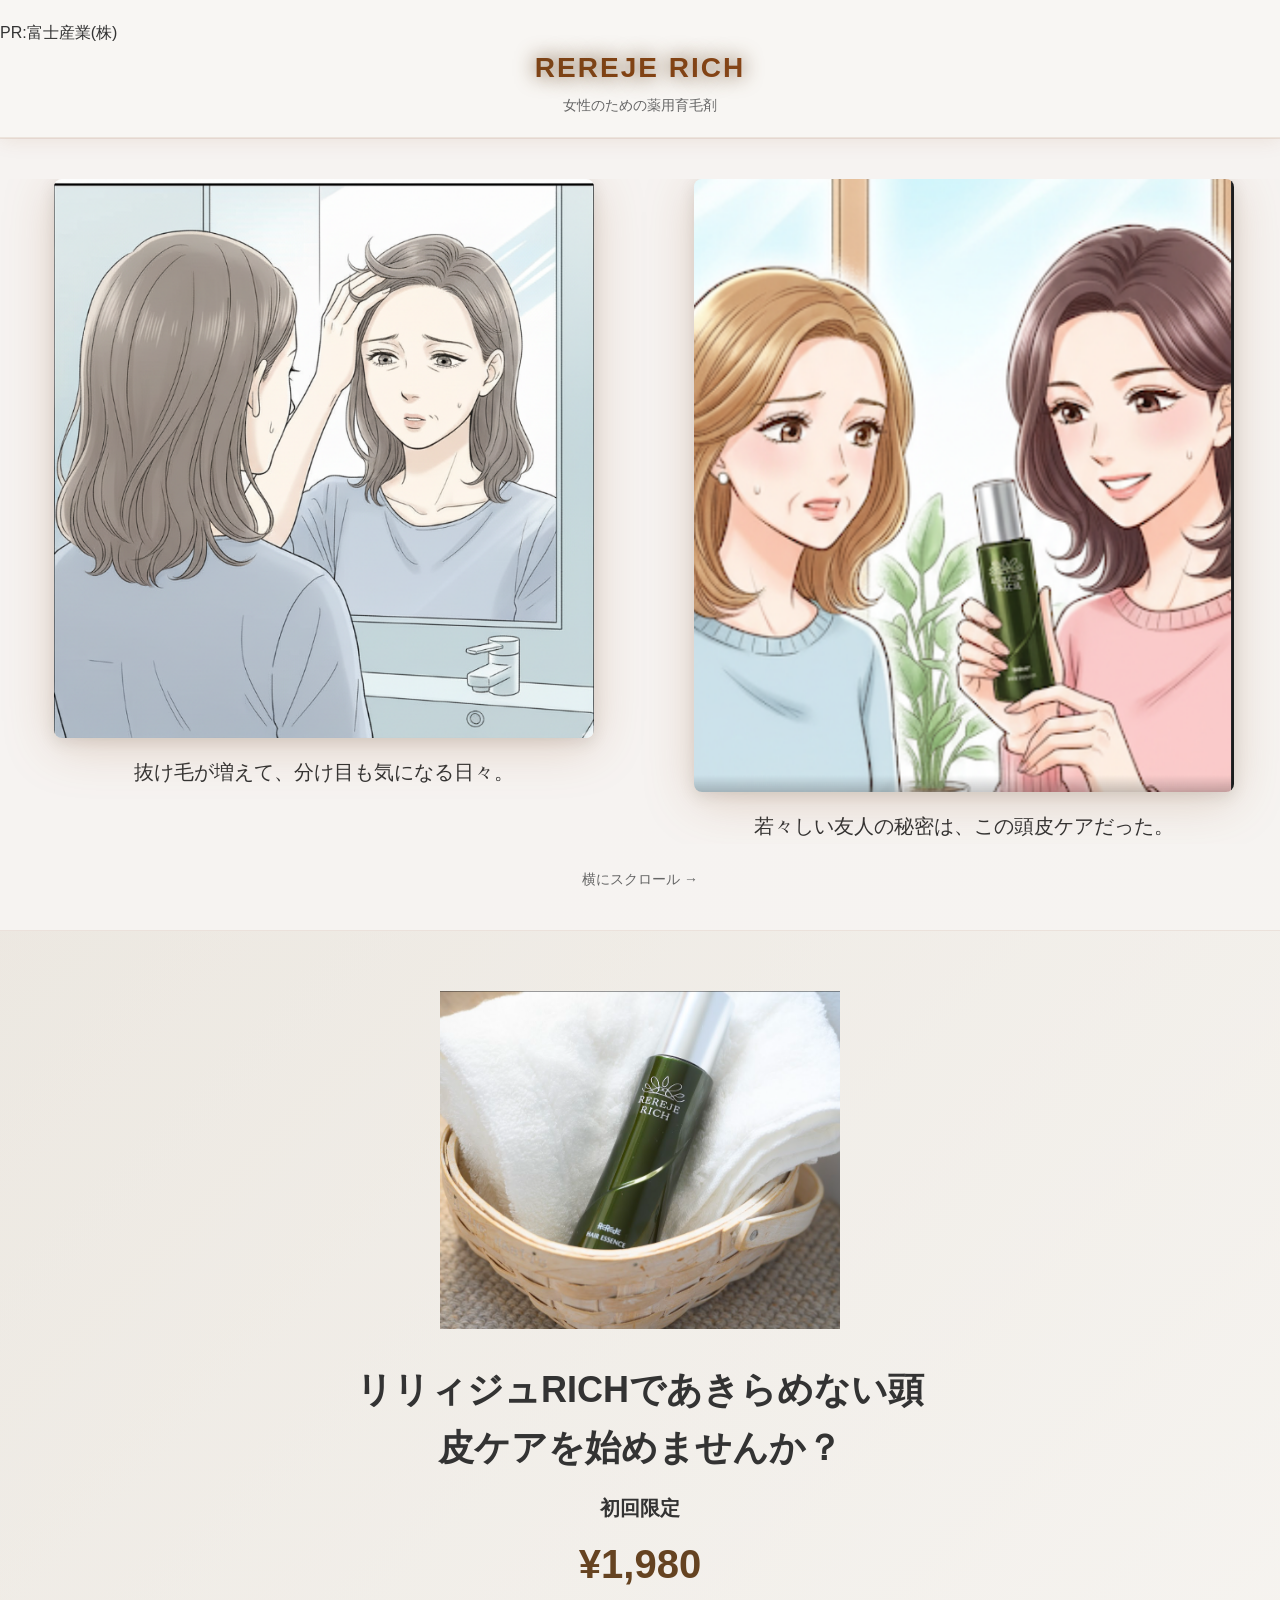
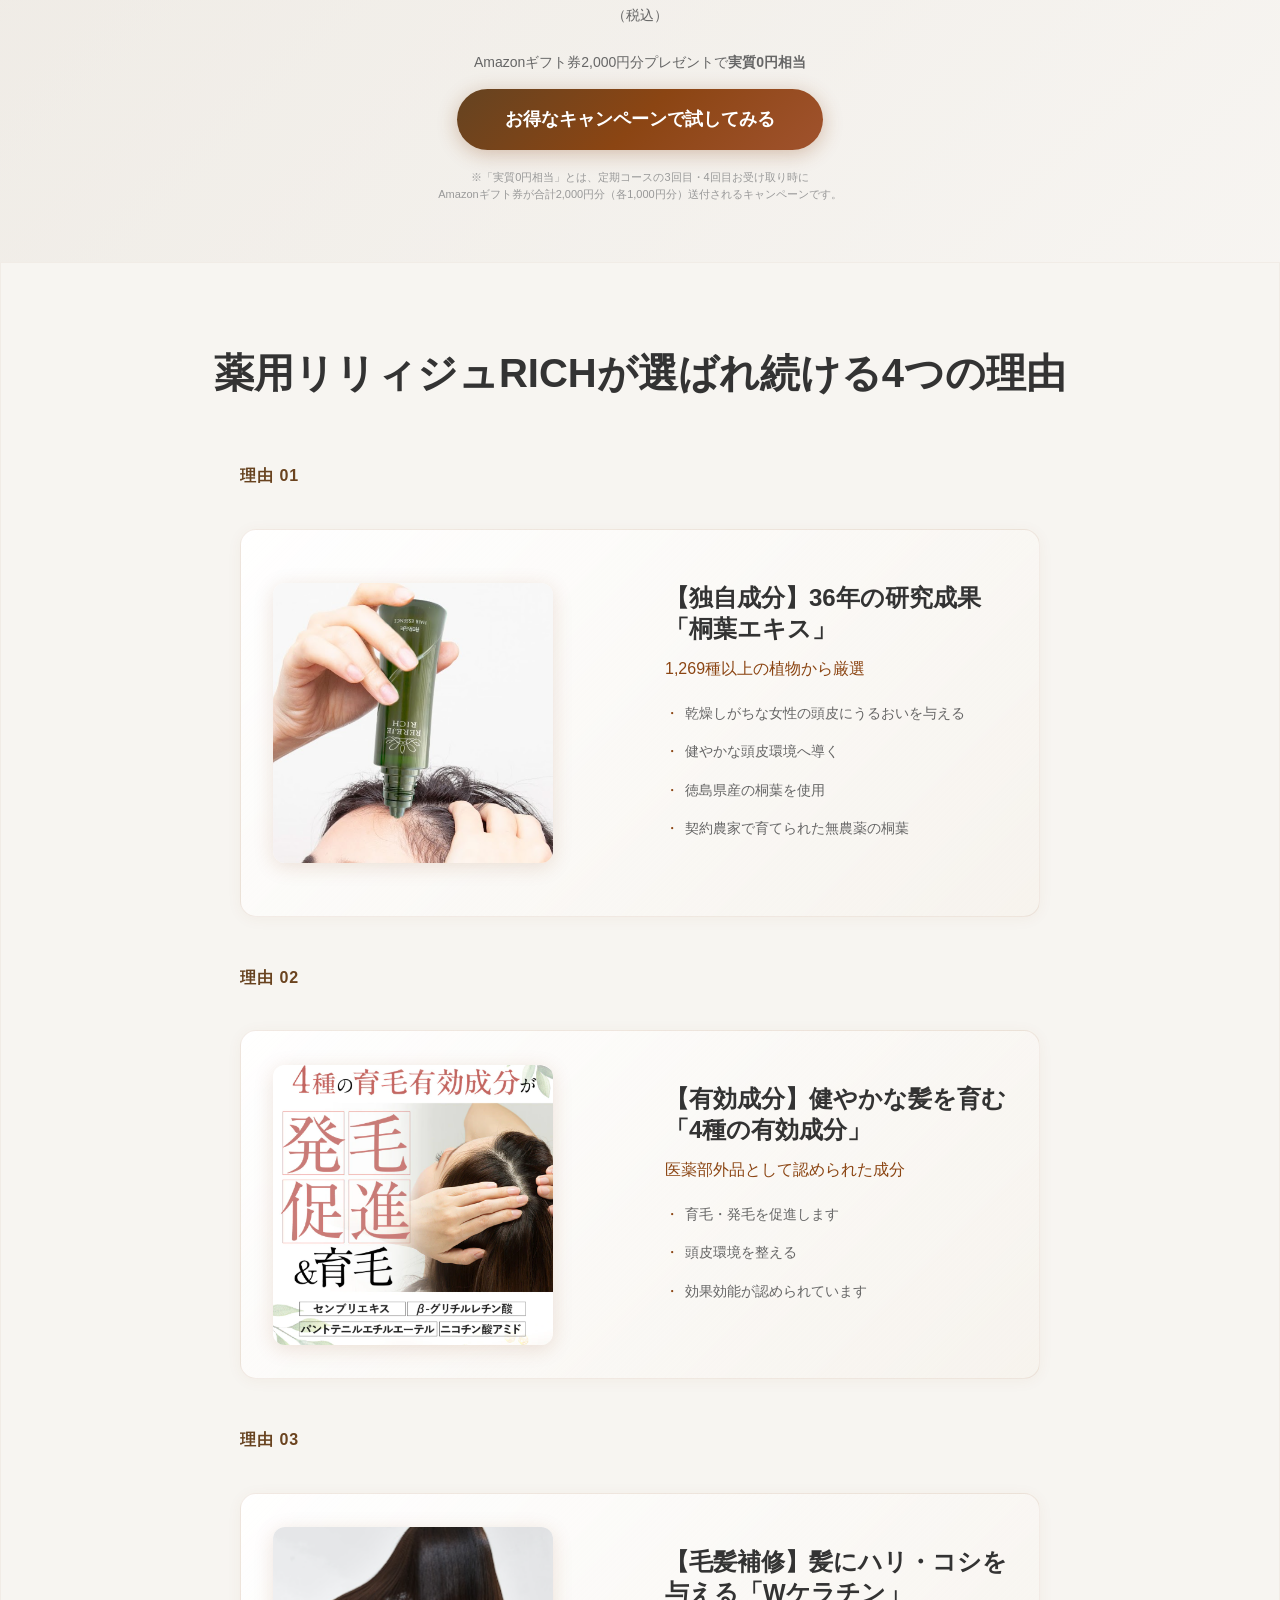
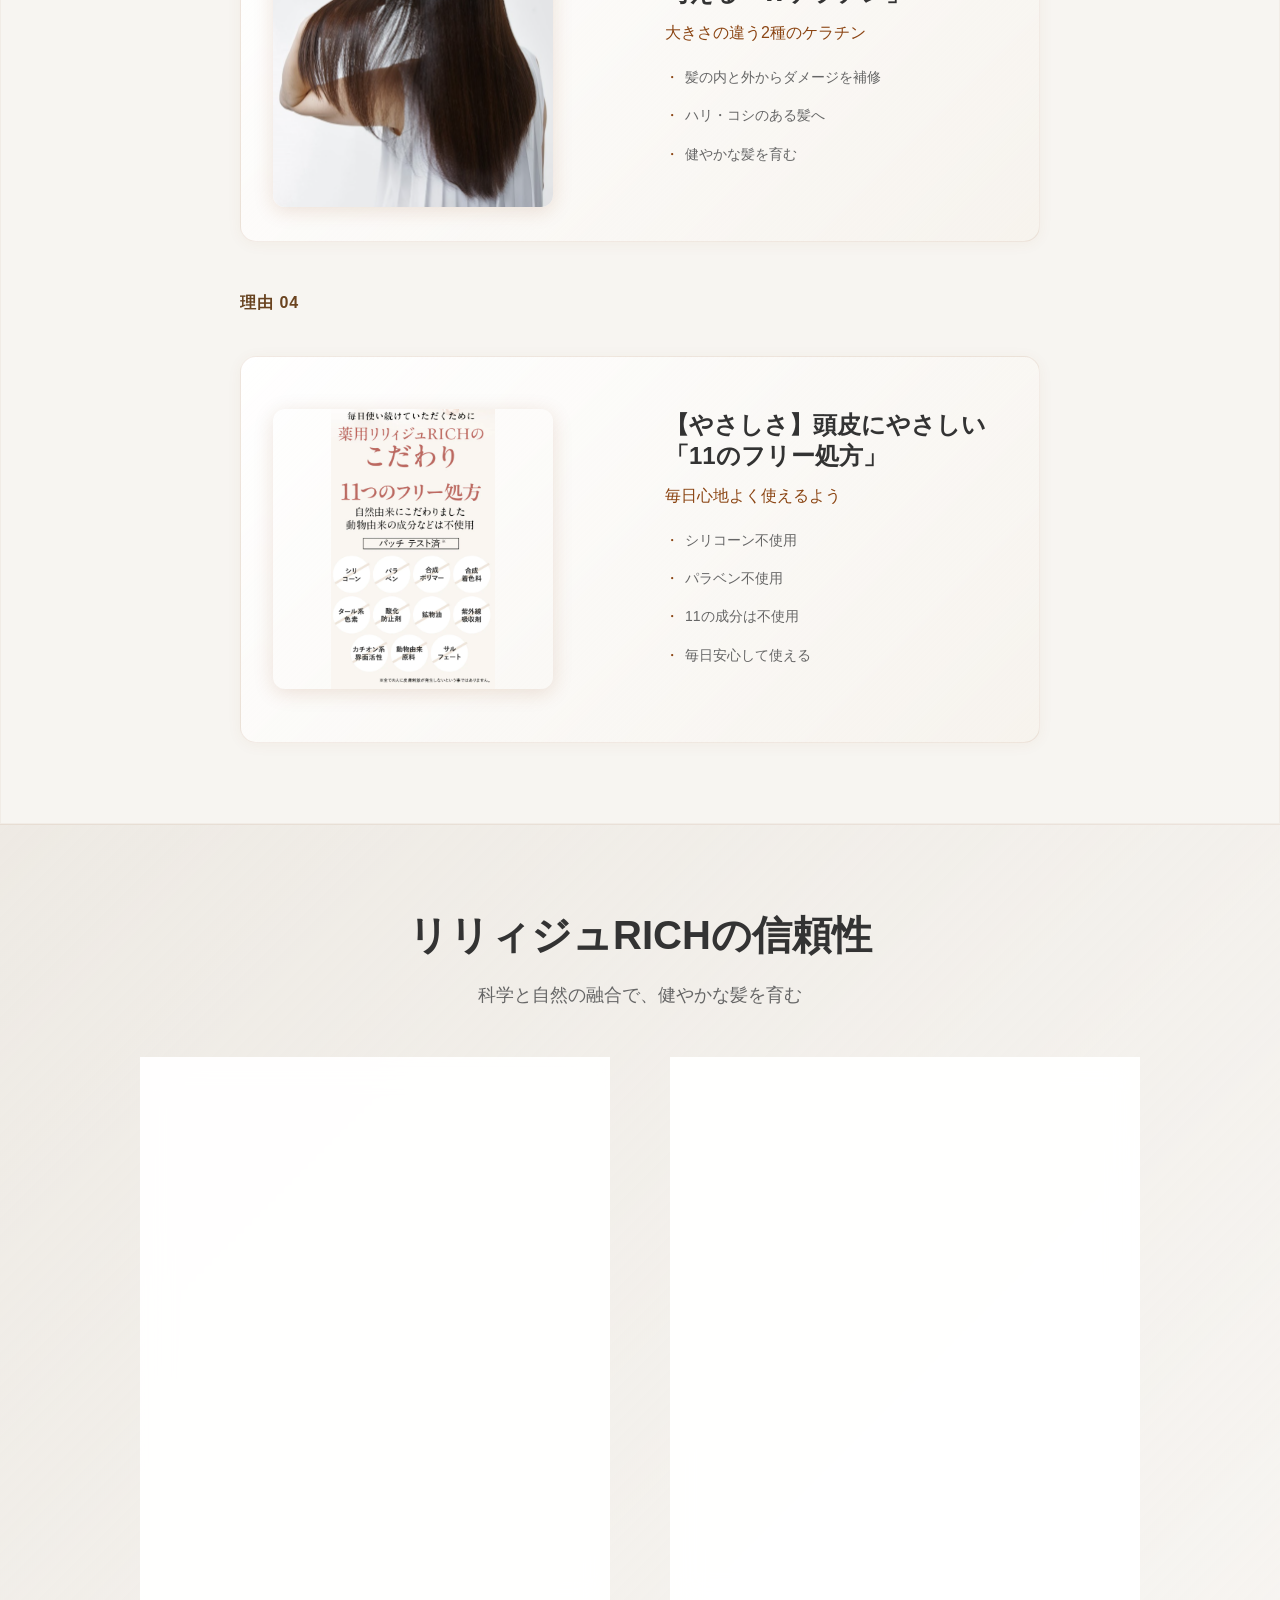
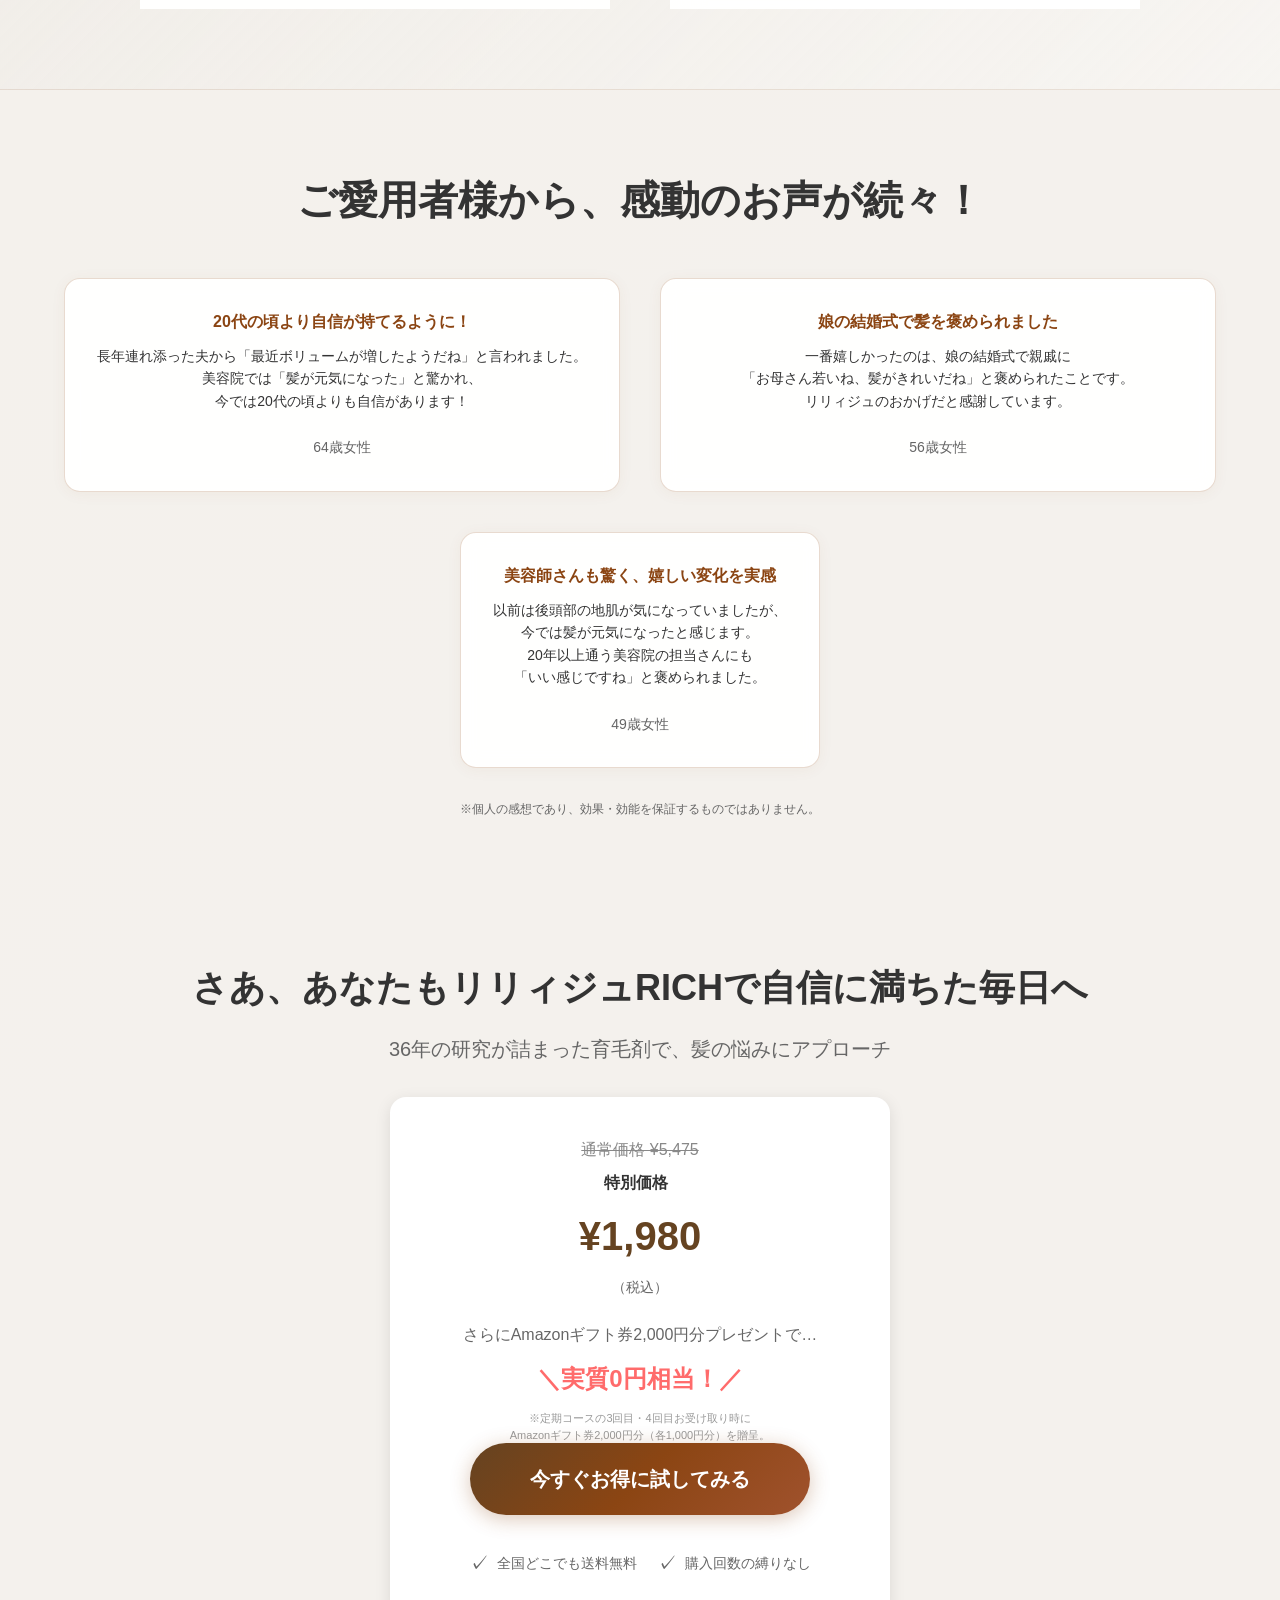
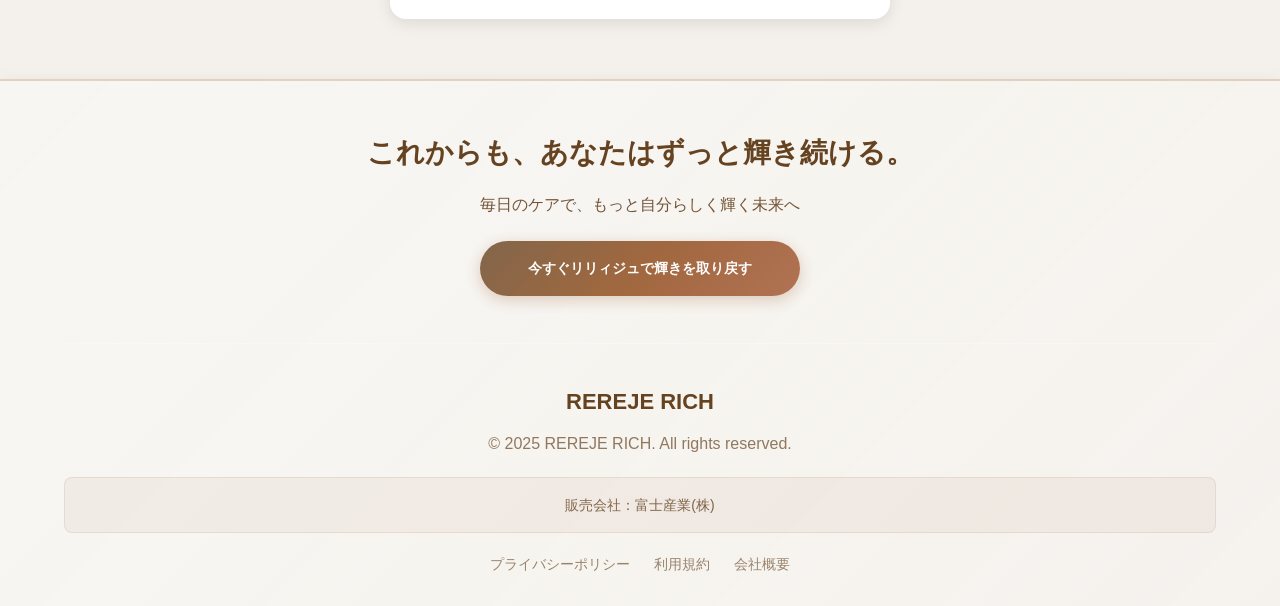
==== commit 1979ffbb: "Center align product info text on mobile Change text-align from left to center for .product-info and" ====
--- a/index.html
+++ b/index.html
@@ -597,11 +597,11 @@
 
         .product-info {
           padding: 16px 0;
-          text-align: left;
+          text-align: center;
         }
 
         .product-info ul {
-          text-align: left;
+          text-align: center;
         }
 
         .product-info h3 {
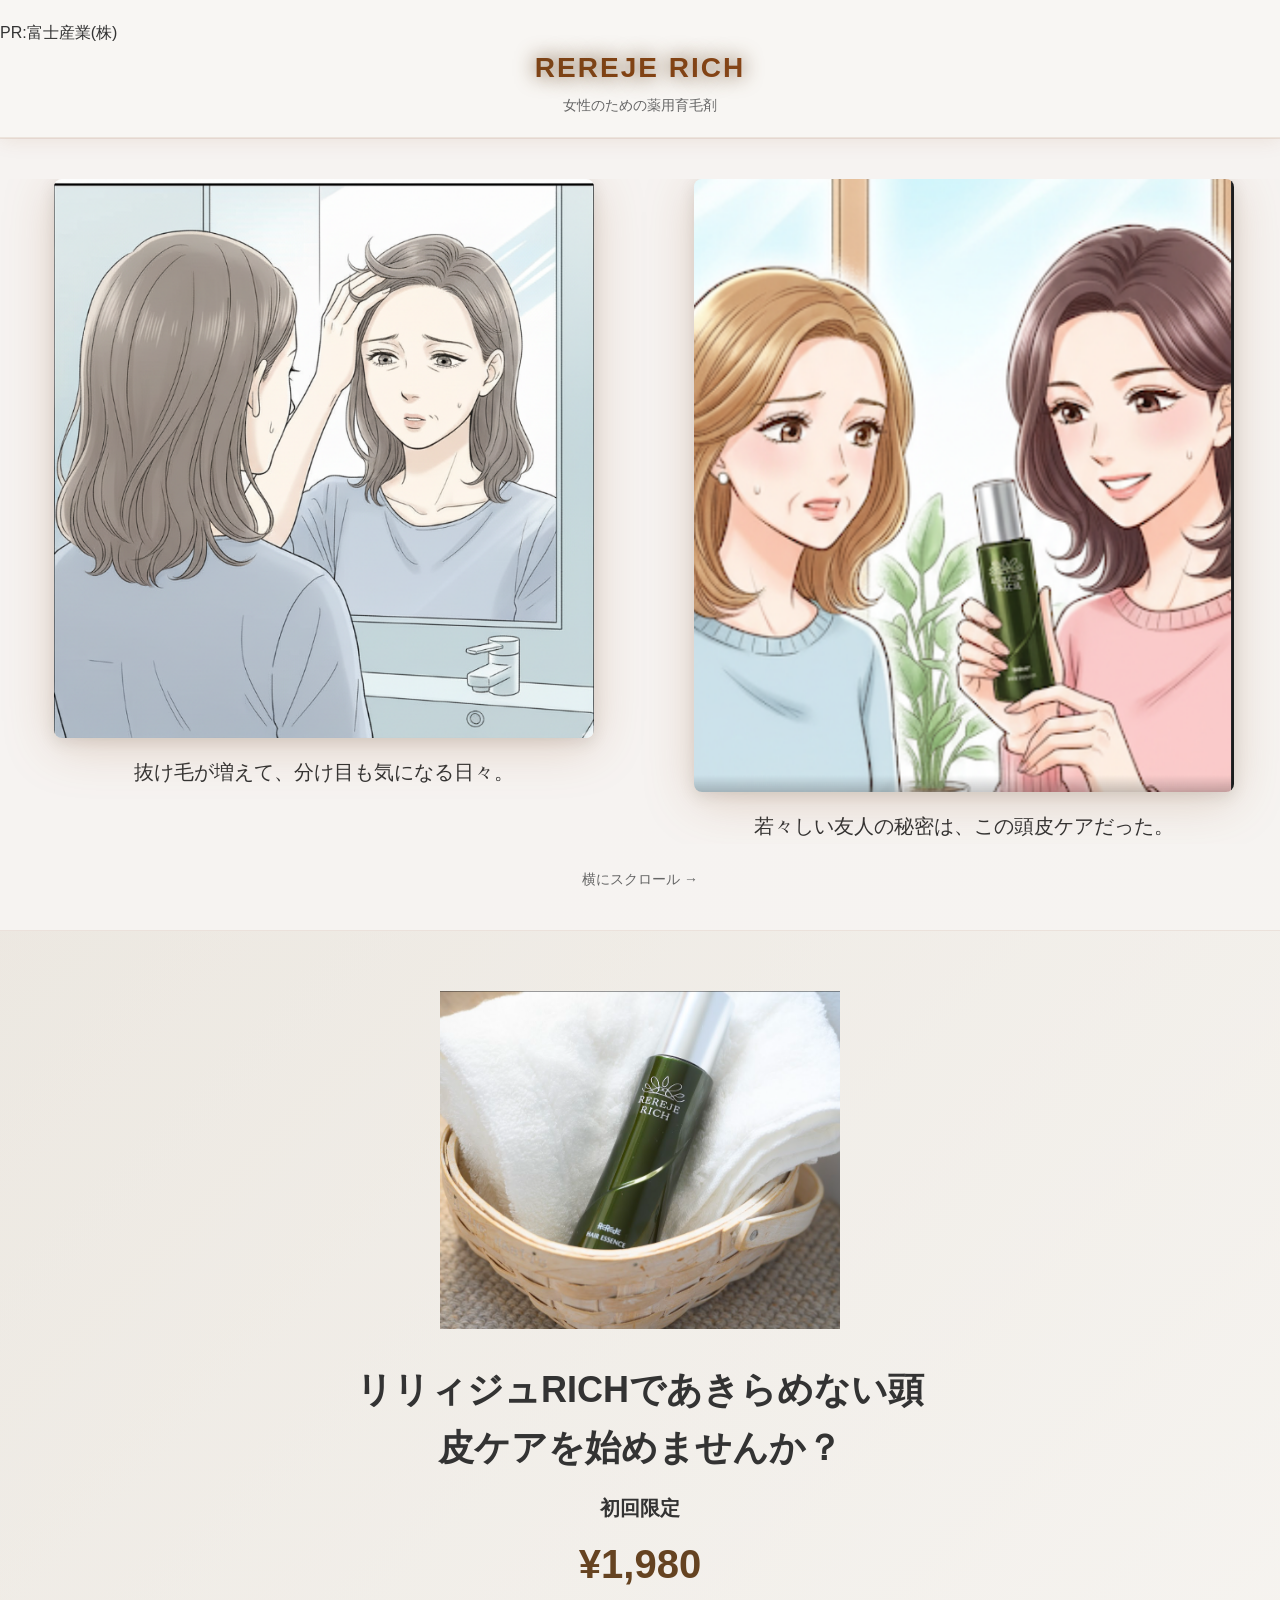
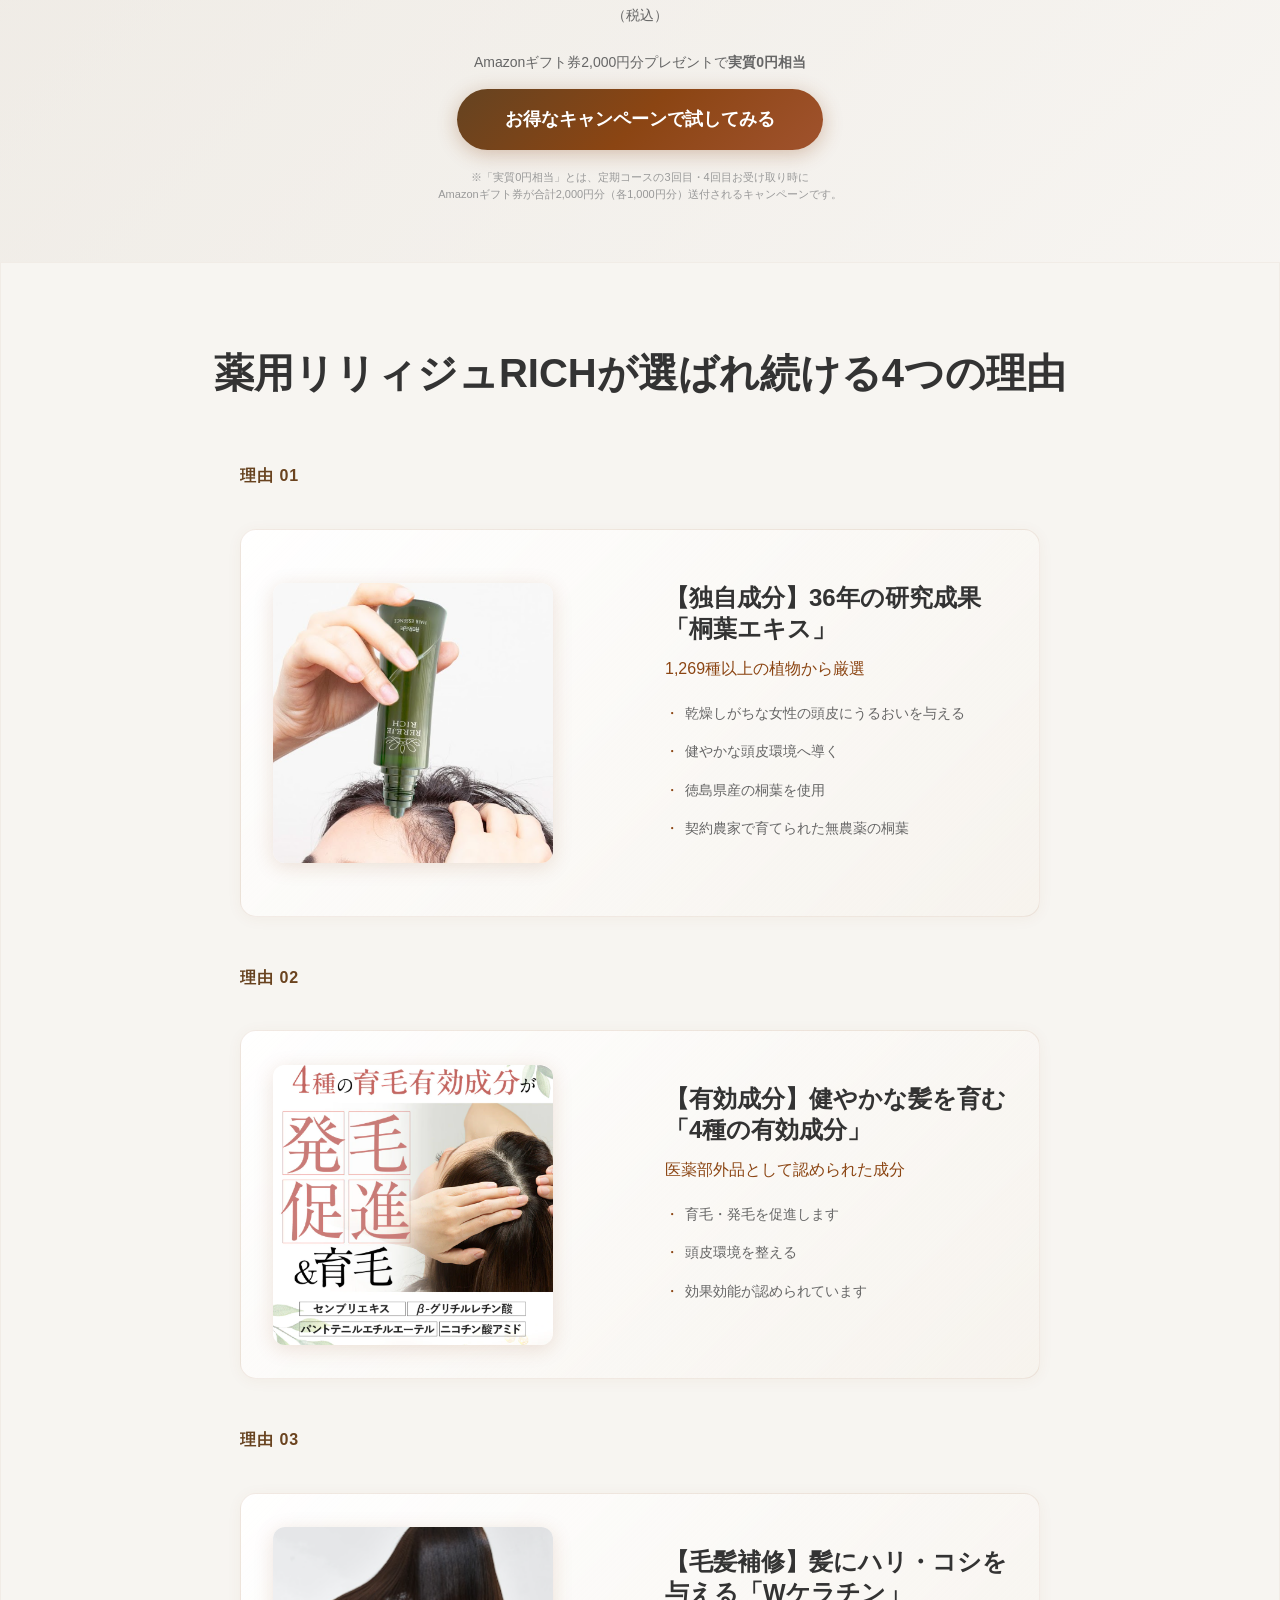
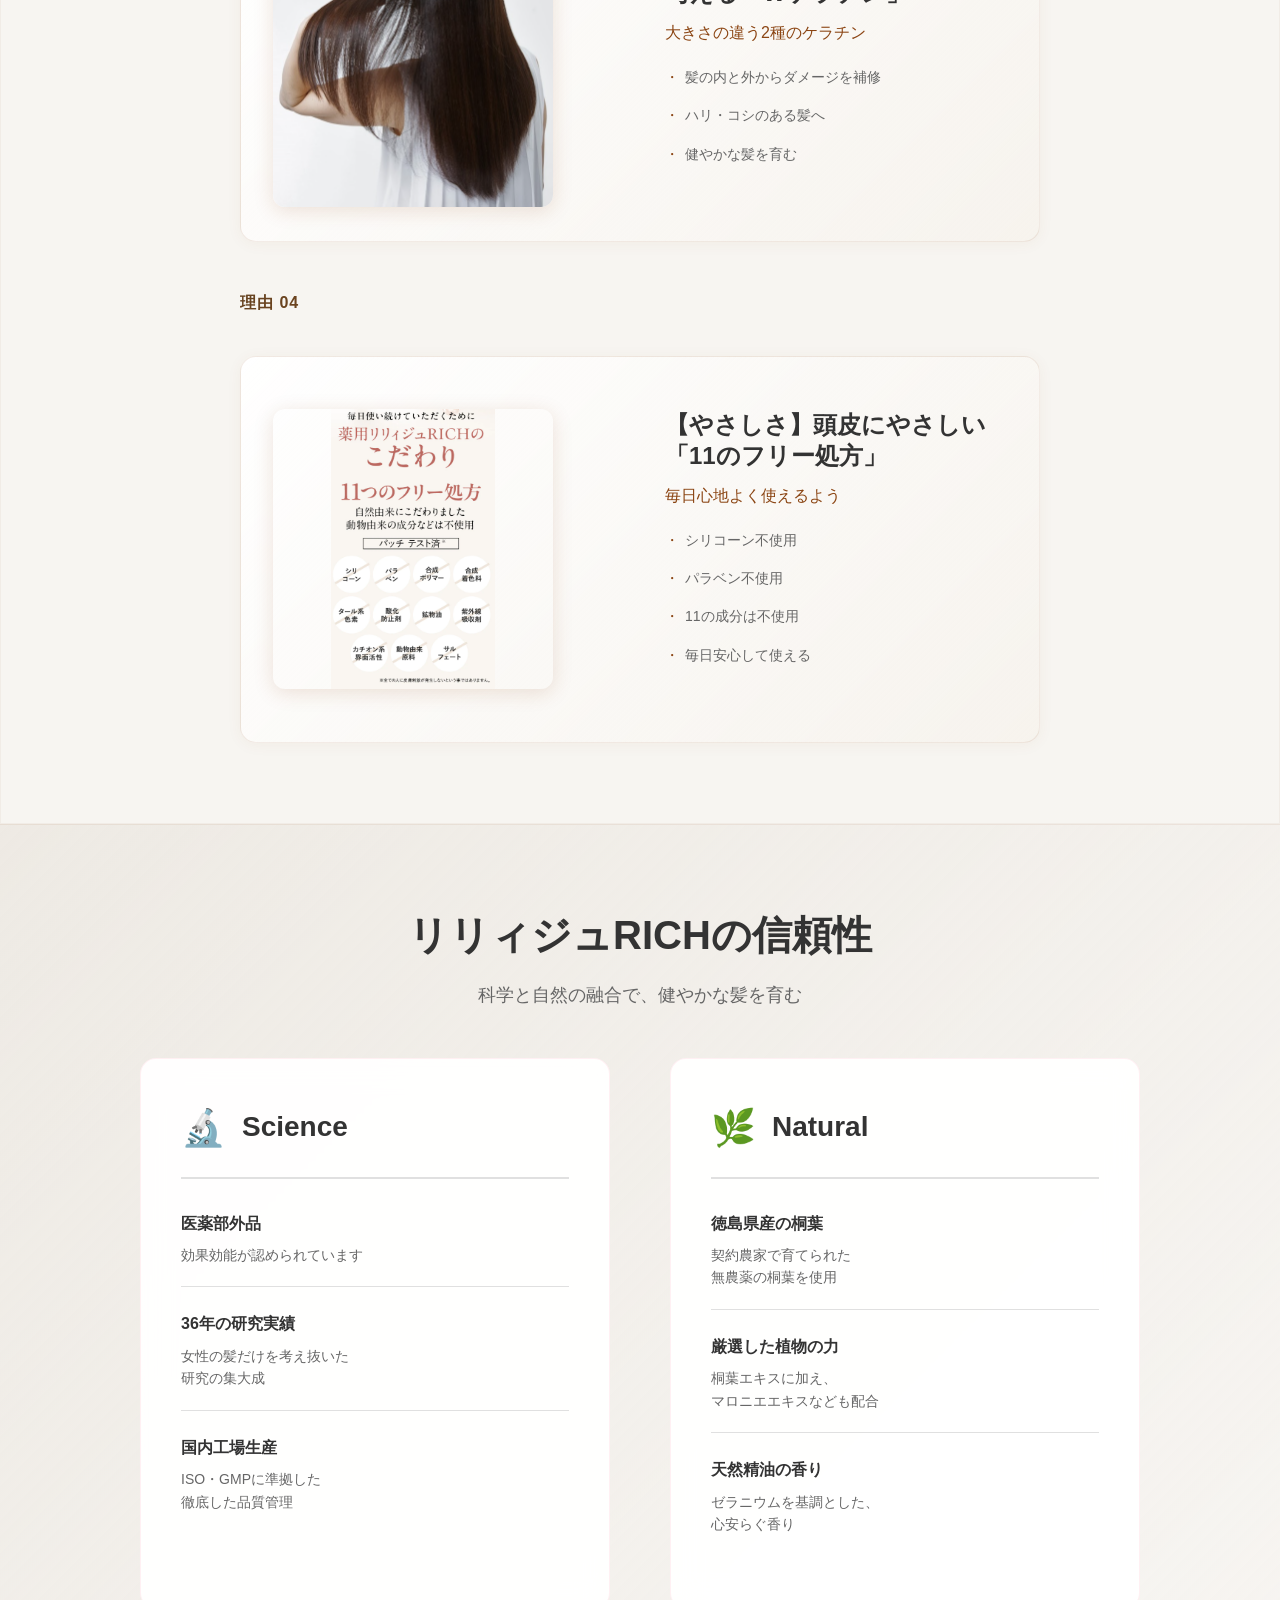
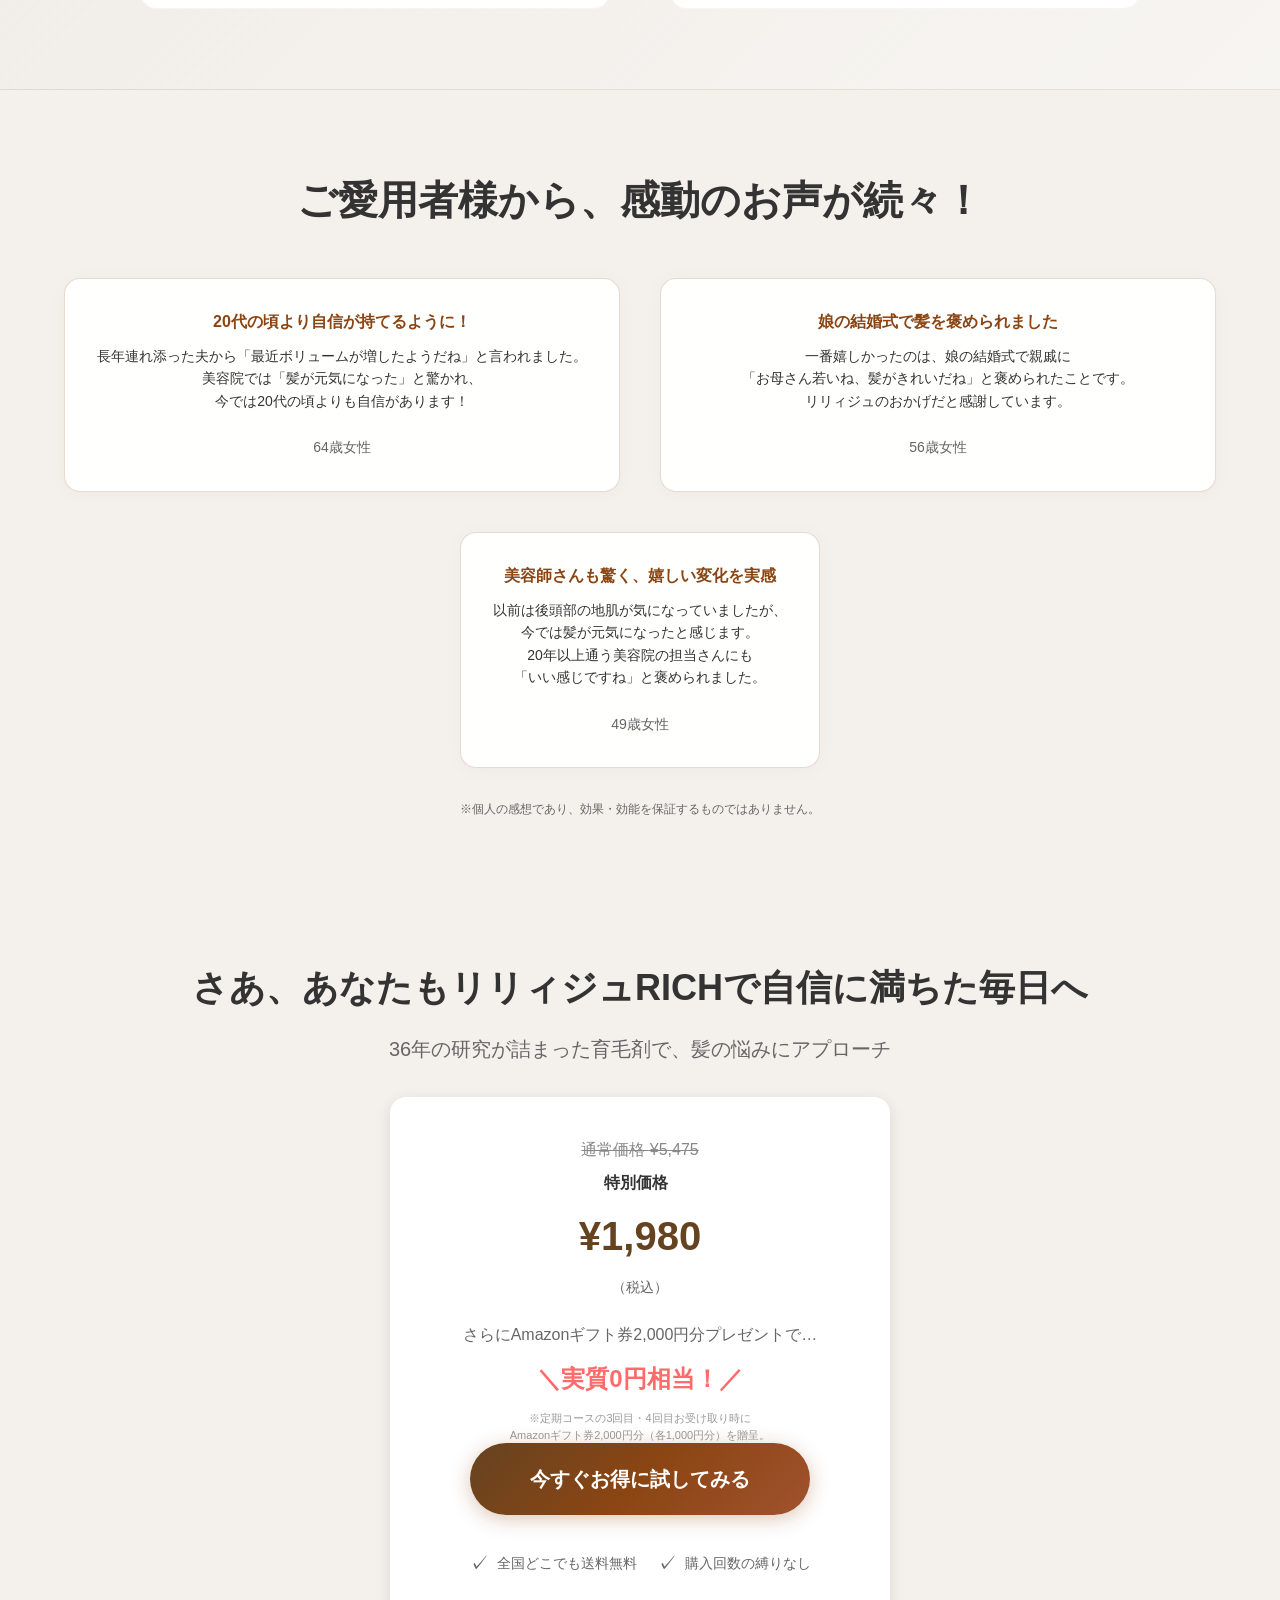
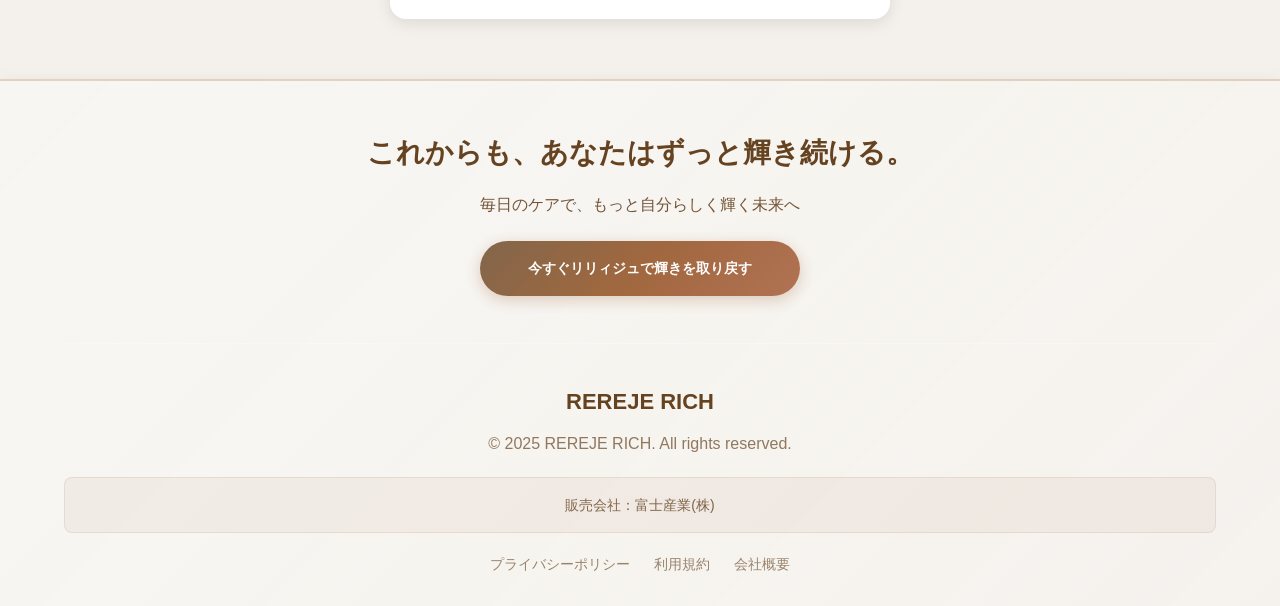
==== commit 77e06f25: "Adjust bullet point spacing for mobile product features" ====
--- a/index.html
+++ b/index.html
@@ -621,7 +621,7 @@
         .product-features li {
           font-size: 13px;
           line-height: 1.5;
-          padding-left: 16px;
+          padding-left: 12px;
           margin-bottom: 6px;
           position: relative;
         }
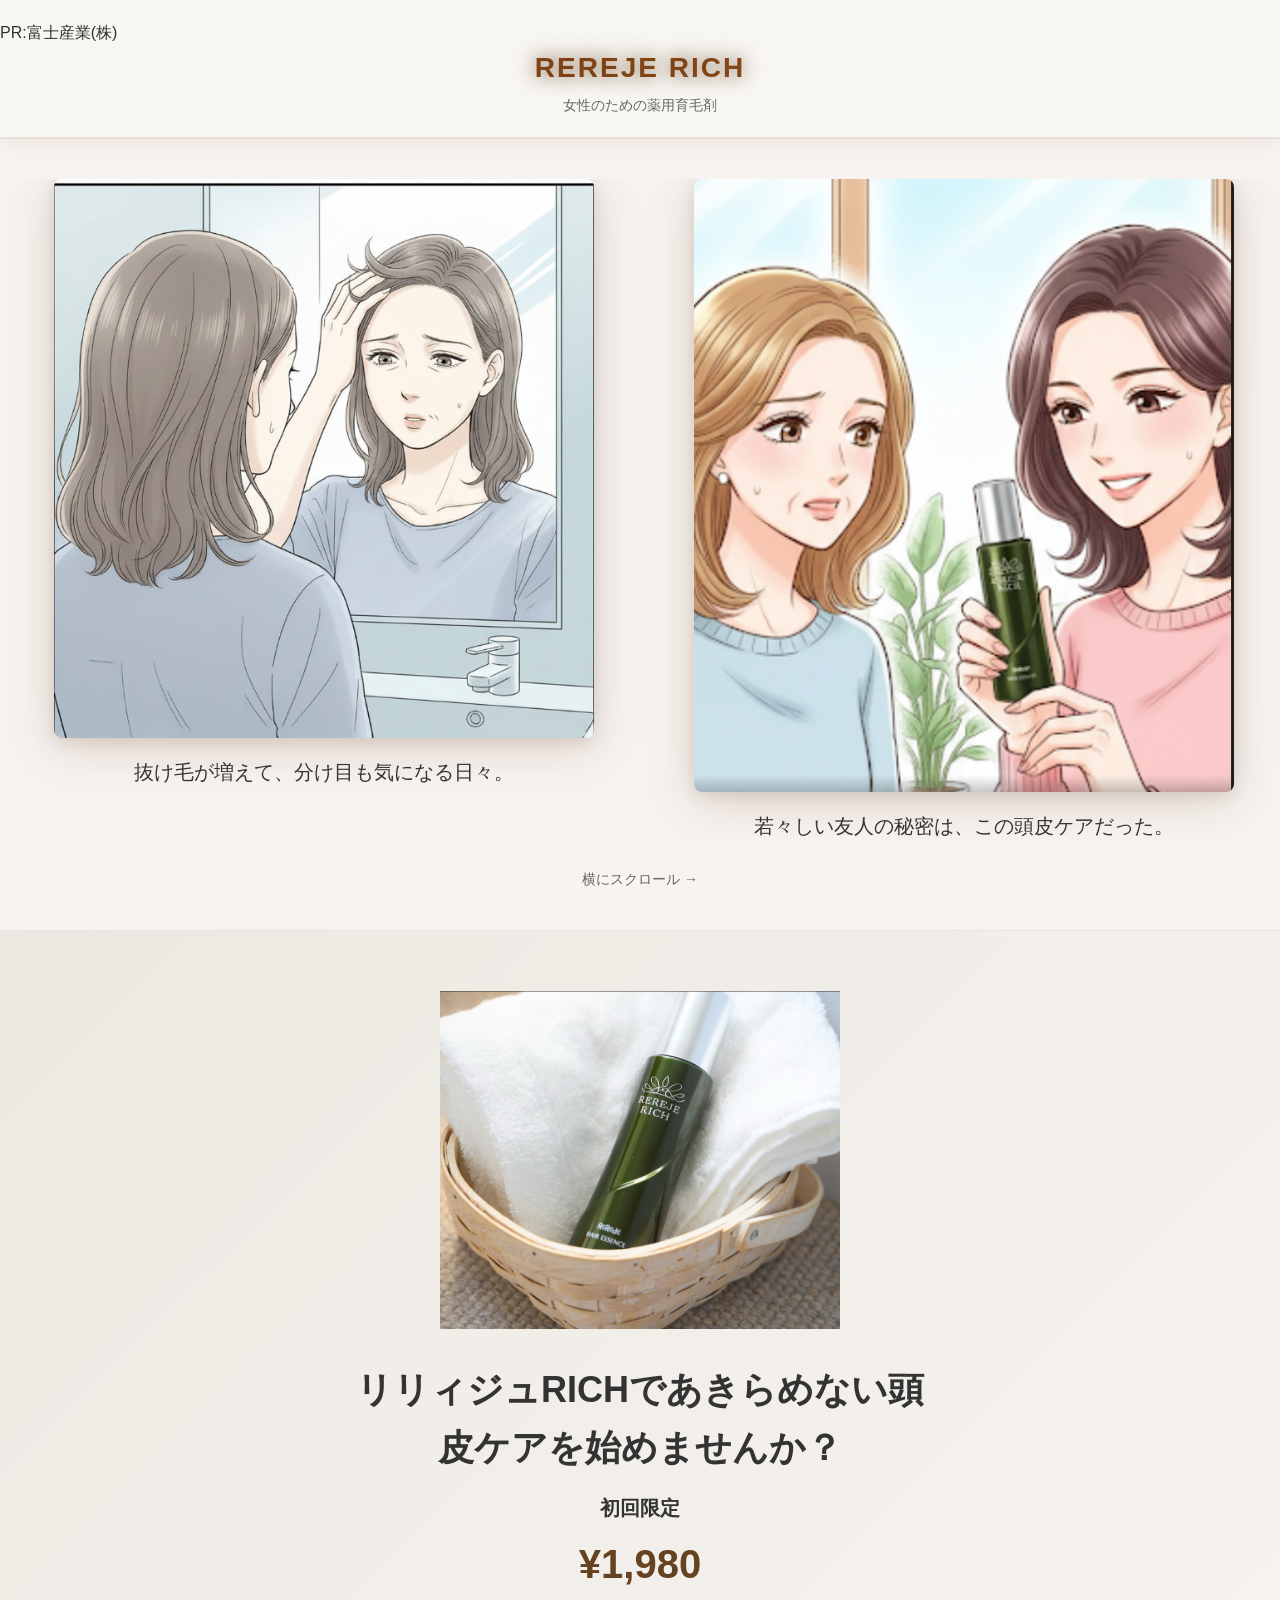
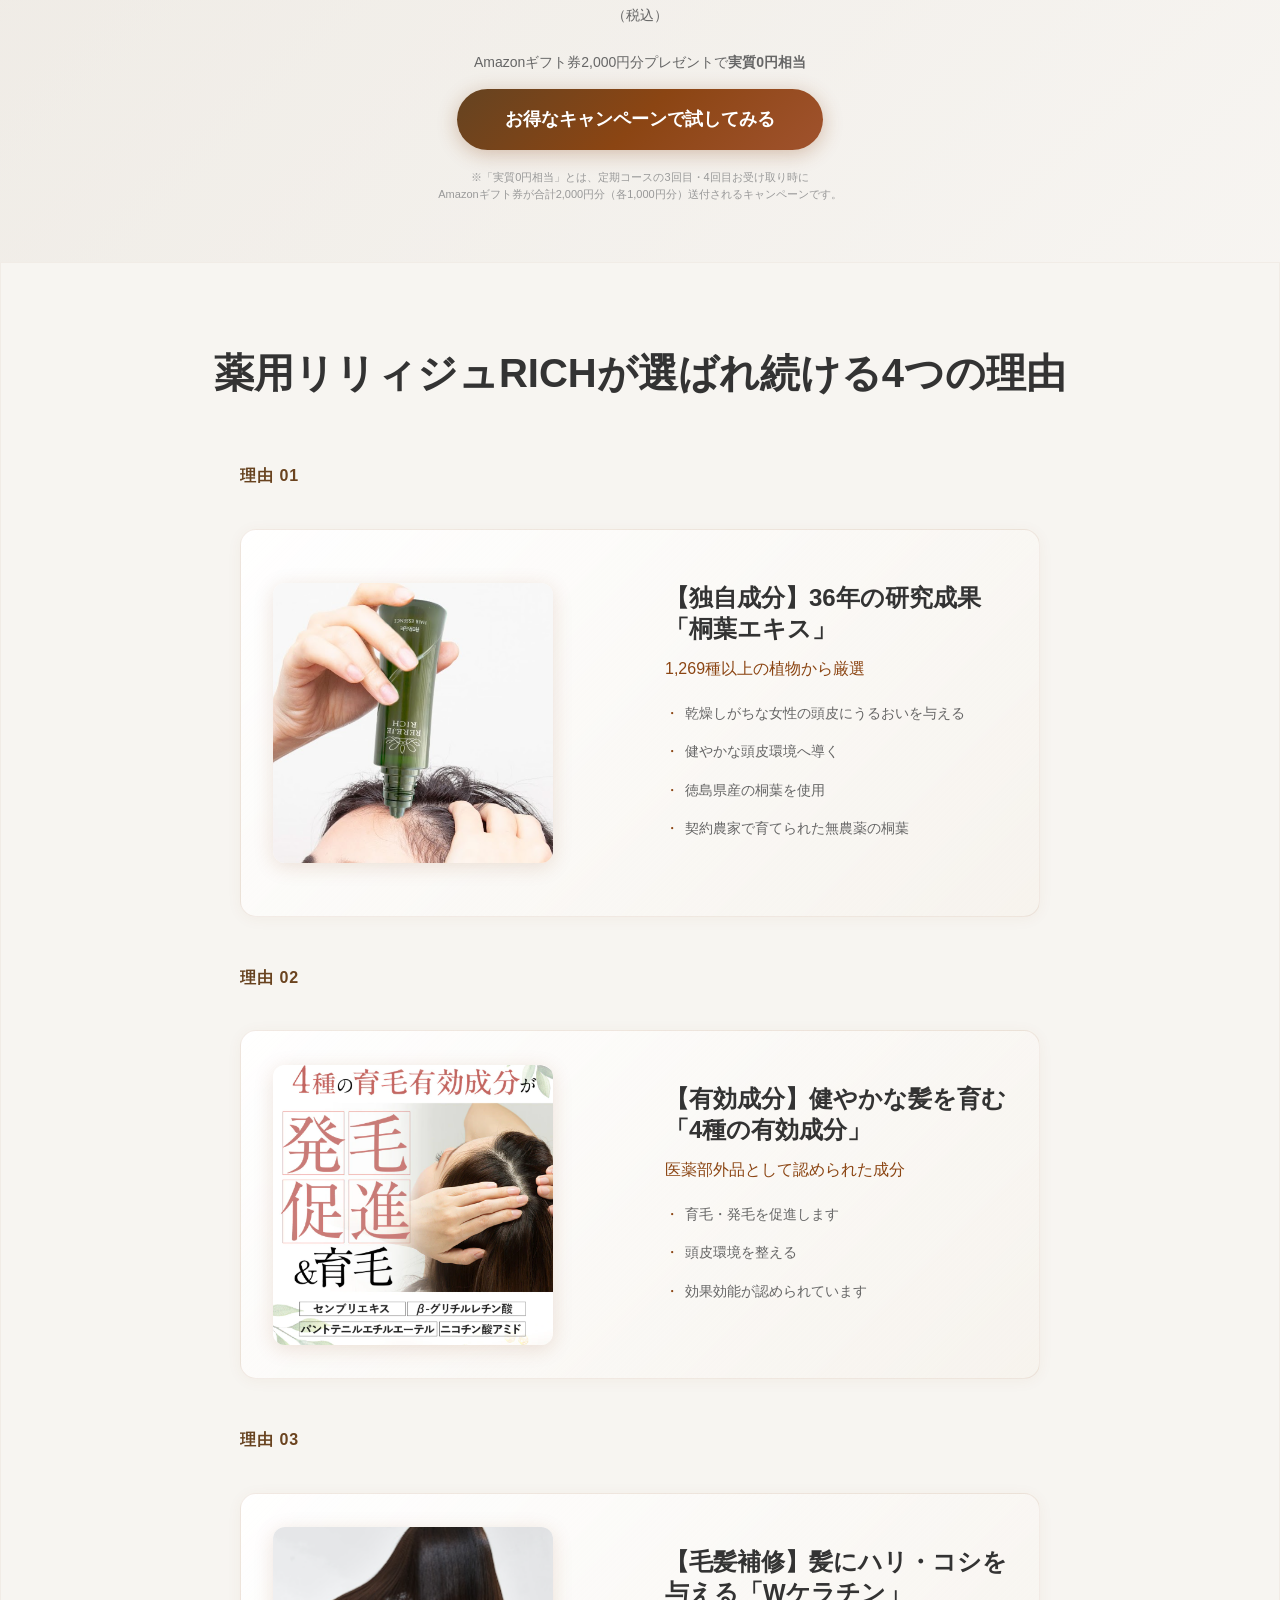
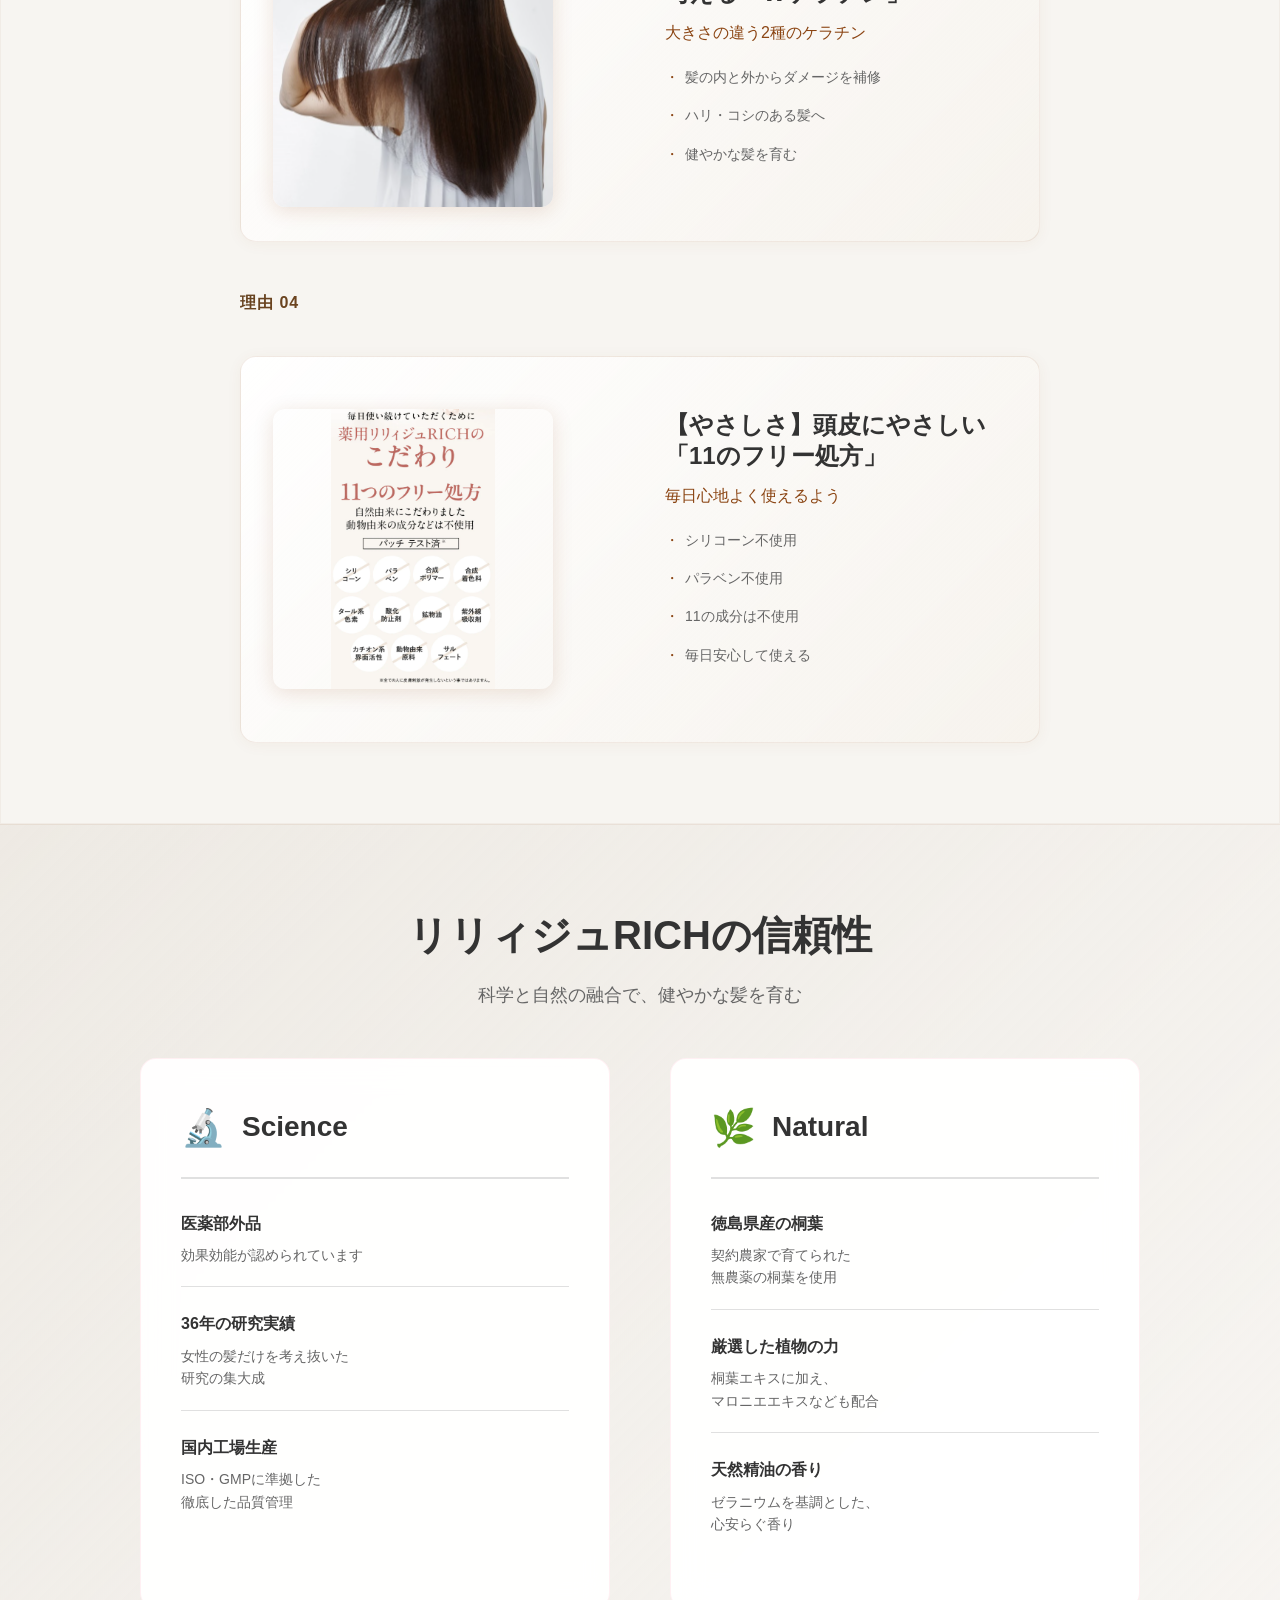
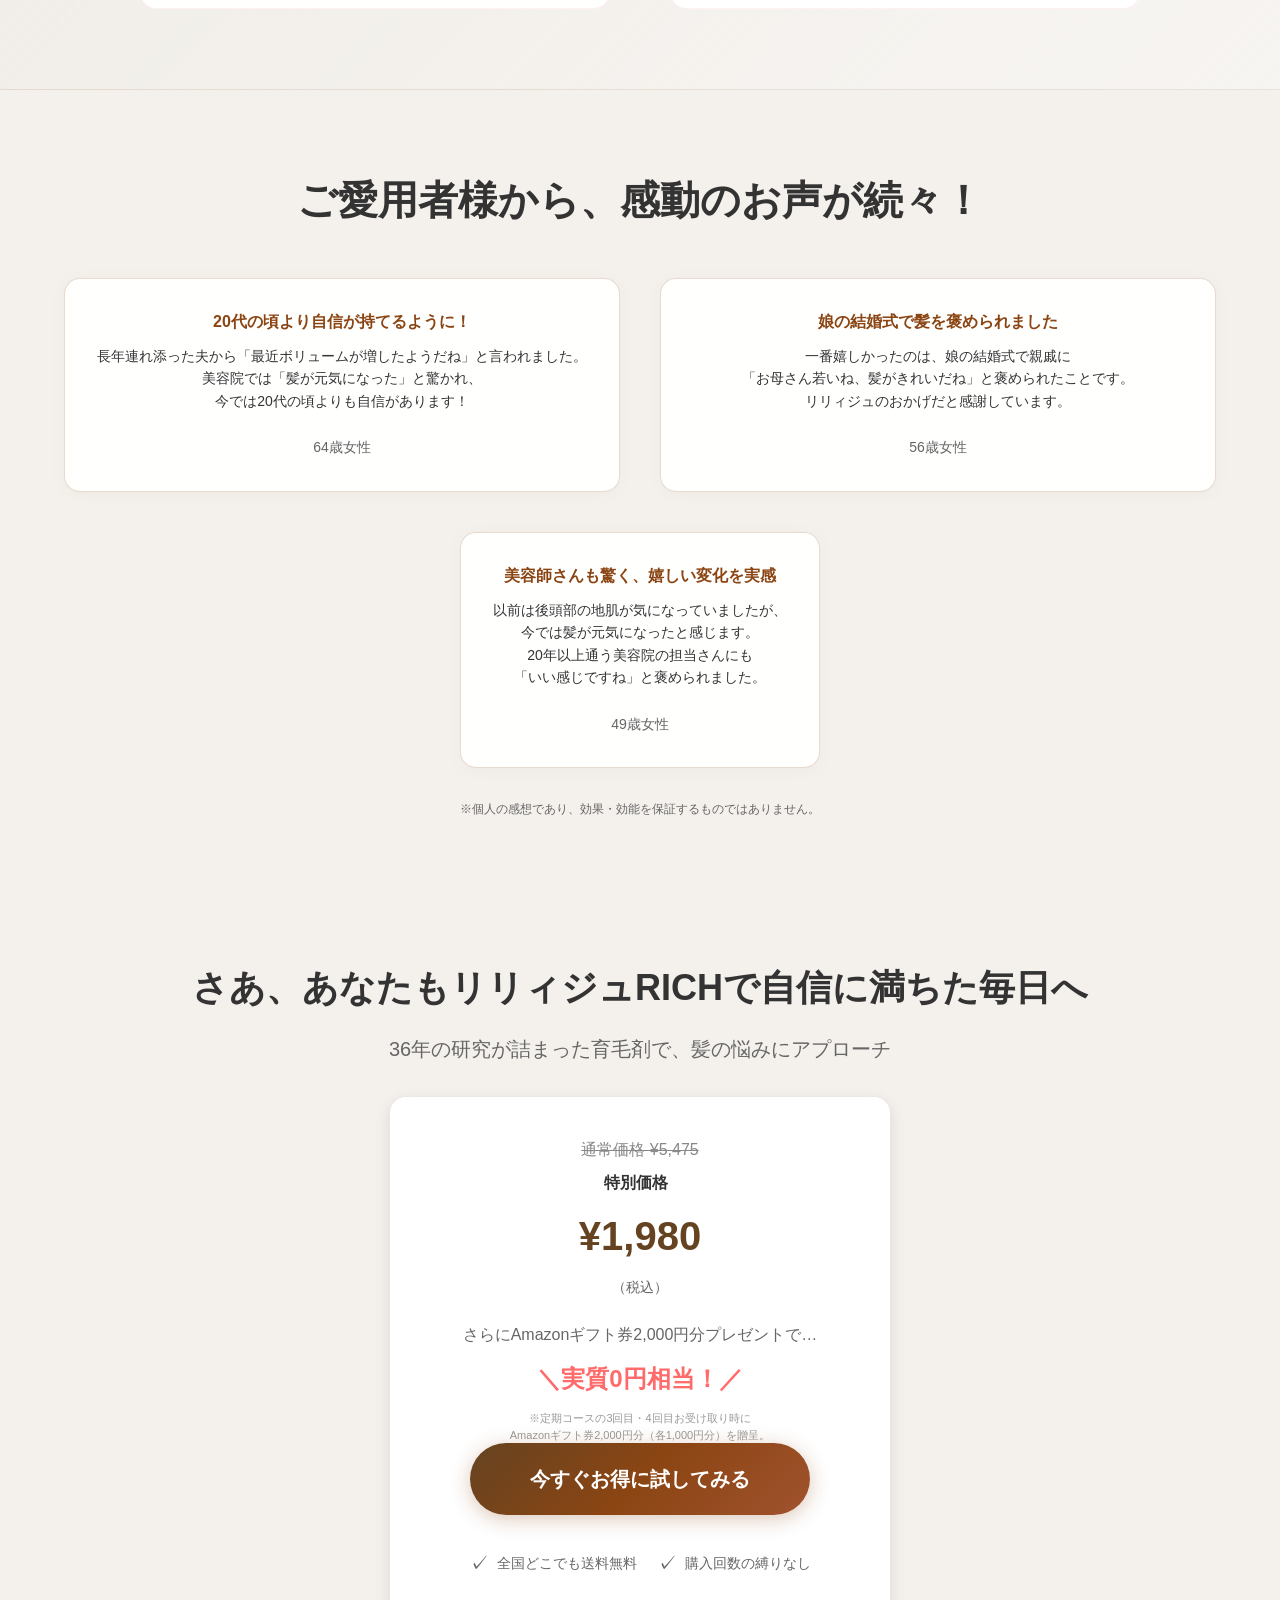
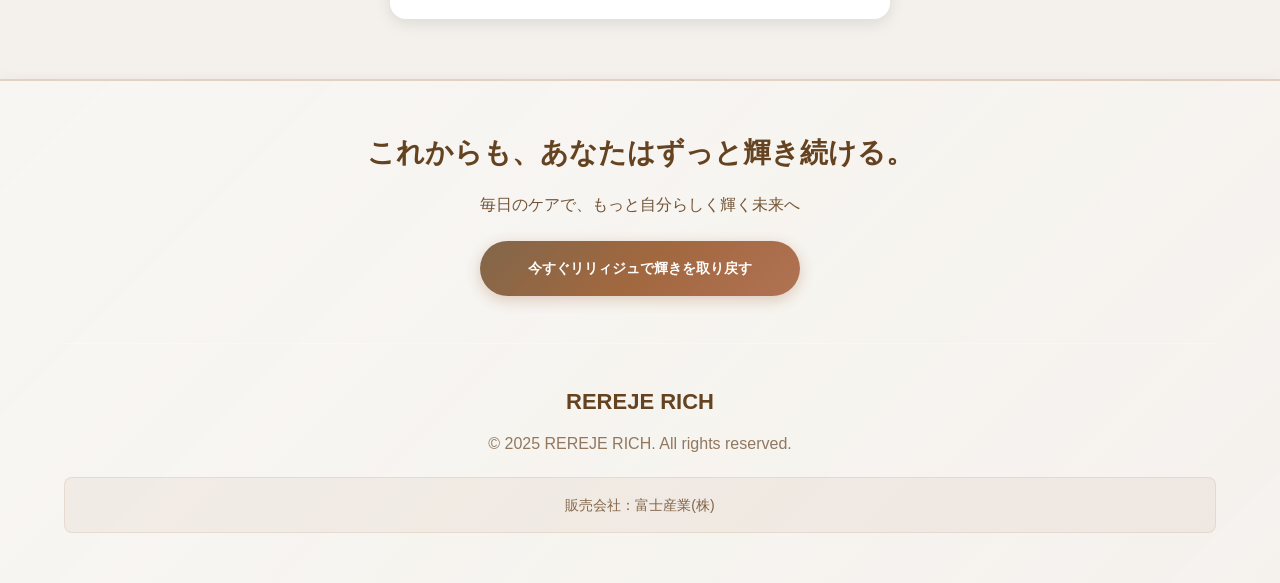
==== commit d7cf5a78: "フッターのナビゲーションリンクを削除 - プライバシーポリシー、利用規約、会社概要へのリンクを削除  🤖 Generated with [Claude Code](https://claude.com" ====
--- a/index.html
+++ b/index.html
@@ -508,17 +508,18 @@
         position: absolute;
         top: 20px;
         right: 20px;
-        background: rgba(248, 246, 243, 0.95);
-        color: var(--luxury-brown);
+        background: rgba(248, 246, 243, 0.6);
+        color: rgba(101, 67, 33, 0.5);
         padding: 8px 16px;
         border-radius: 20px;
         font-size: 12px;
-        font-weight: 500;
+        font-weight: 400;
         letter-spacing: 0.3px;
-        border: 1px solid rgba(139, 69, 19, 0.3);
-        box-shadow: 0 2px 8px rgba(139, 69, 19, 0.1);
+        border: 1px solid rgba(139, 69, 19, 0.15);
+        box-shadow: 0 2px 8px rgba(139, 69, 19, 0.05);
         z-index: 100;
         backdrop-filter: blur(10px);
+        opacity: 0.7;
       }
 
 
@@ -1115,7 +1116,7 @@
           <figure class="comic-scene">
             <img src="manga/03.png" alt="リリィジュでケア" loading="lazy" />
             <figcaption>
-              <p class="narration">液だれしにくいから、サッと手軽に30秒ケア。</p>
+              <p class="narration">液だれしにくいから、<br class="br-mobile">サッと手軽に30秒ケア。</p>
             </figcaption>
           </figure>
 
@@ -1152,7 +1153,7 @@
               <span class="tax">（税込）</span>
             </p>
             <p style="font-size: 14px; color: #666; margin: 8px 0 16px;">Amazonギフト券2,000円分プレゼントで<br class="br-mobile"><strong>実質0円相当</strong></p>
-            <a href="https://ac-ld.catsys.jp/35cdb41fDc62db0D/cl/?bId=d69VVc9e" class="cta-button" data-ga-event="cta_click" data-ga-label="top">
+            <a href="https://www.wellbest.jp/Landing/Formlp/rereje_rich_drta_amgif_2503com_up_after.aspx" class="cta-button" data-ga-event="cta_click" data-ga-label="top">
               お得なキャンペーンで試してみる
             </a>
             <p style="font-size: 11px; color: #999; margin-top: 12px; line-height: 1.5;">※「実質0円相当」とは、定期コースの3回目・4回目お受け取り時に<br>Amazonギフト券が合計2,000円分（各1,000円分）<br class="br-mobile">送付されるキャンペーンです。</p>
@@ -1352,7 +1353,7 @@
               <p style="font-size: 11px; color: #999; margin-top: 12px; line-height: 1.5;">※定期コースの3回目・4回目お受け取り時に<br>Amazonギフト券2,000円分（各1,000円分）を贈呈。</p>
             </div>
 
-            <a href="https://ac-ld.catsys.jp/35cdb41fDc62db0D/cl/?bId=d69VVc9e" class="cta-button large" data-ga-event="cta_click" data-ga-label="bottom">
+            <a href="https://www.wellbest.jp/Landing/Formlp/rereje_rich_drta_amgif_2503com_up_after.aspx" class="cta-button large" data-ga-event="cta_click" data-ga-label="bottom">
               今すぐお得に試してみる
             </a>
 
@@ -1377,7 +1378,7 @@
             <h3 class="footer-title">これからも、<br class="br-mobile">あなたはずっと<br class="br-mobile">輝き続ける。</h3>
             <p class="footer-message">毎日のケアで、<br class="br-mobile">もっと自分らしく<br class="br-mobile">輝く未来へ</p>
             <div class="footer-cta">
-              <a href="https://ac-ld.catsys.jp/35cdb41fDc62db0D/cl/?bId=d69VVc9e" class="cta-button footer-button" data-ga-event="cta_click" data-ga-label="footer">
+              <a href="https://www.wellbest.jp/Landing/Formlp/rereje_rich_drta_amgif_2503com_up_after.aspx" class="cta-button footer-button" data-ga-event="cta_click" data-ga-label="footer">
                 今すぐリリィジュで輝きを取り戻す
               </a>
             </div>
@@ -1388,11 +1389,6 @@
             <div class="company-info" style="margin: 20px 0; padding: 16px; background: rgba(139,69,19,0.05); border-radius: 8px; border: 1px solid rgba(139,69,19,0.1);">
               <p style="color: rgba(101,67,33,0.8); font-size: 14px; margin: 0; text-align: center;">販売会社：富士産業(株)</p>
             </div>
-            <nav class="footer-nav">
-              <a href="index-2.html">プライバシーポリシー</a>
-              <a href="index-3.html">利用規約</a>
-              <a href="index-4.html">会社概要</a>
-            </nav>
           </div>
         </div>
       </footer>
@@ -1400,7 +1396,7 @@
 
     <!-- 追従CTA（スマホ用） -->
     <div class="sticky-cta mobile-only">
-      <a href="https://ac-ld.catsys.jp/35cdb41fDc62db0D/cl/?bId=d69VVc9e" class="cta-button" data-ga-event="cta_click" data-ga-label="sticky">
+      <a href="https://www.wellbest.jp/Landing/Formlp/rereje_rich_drta_amgif_2503com_up_after.aspx" class="cta-button" data-ga-event="cta_click" data-ga-label="sticky">
         ▼実質0円相当でお試しはこちら▼
       </a>
     </div>
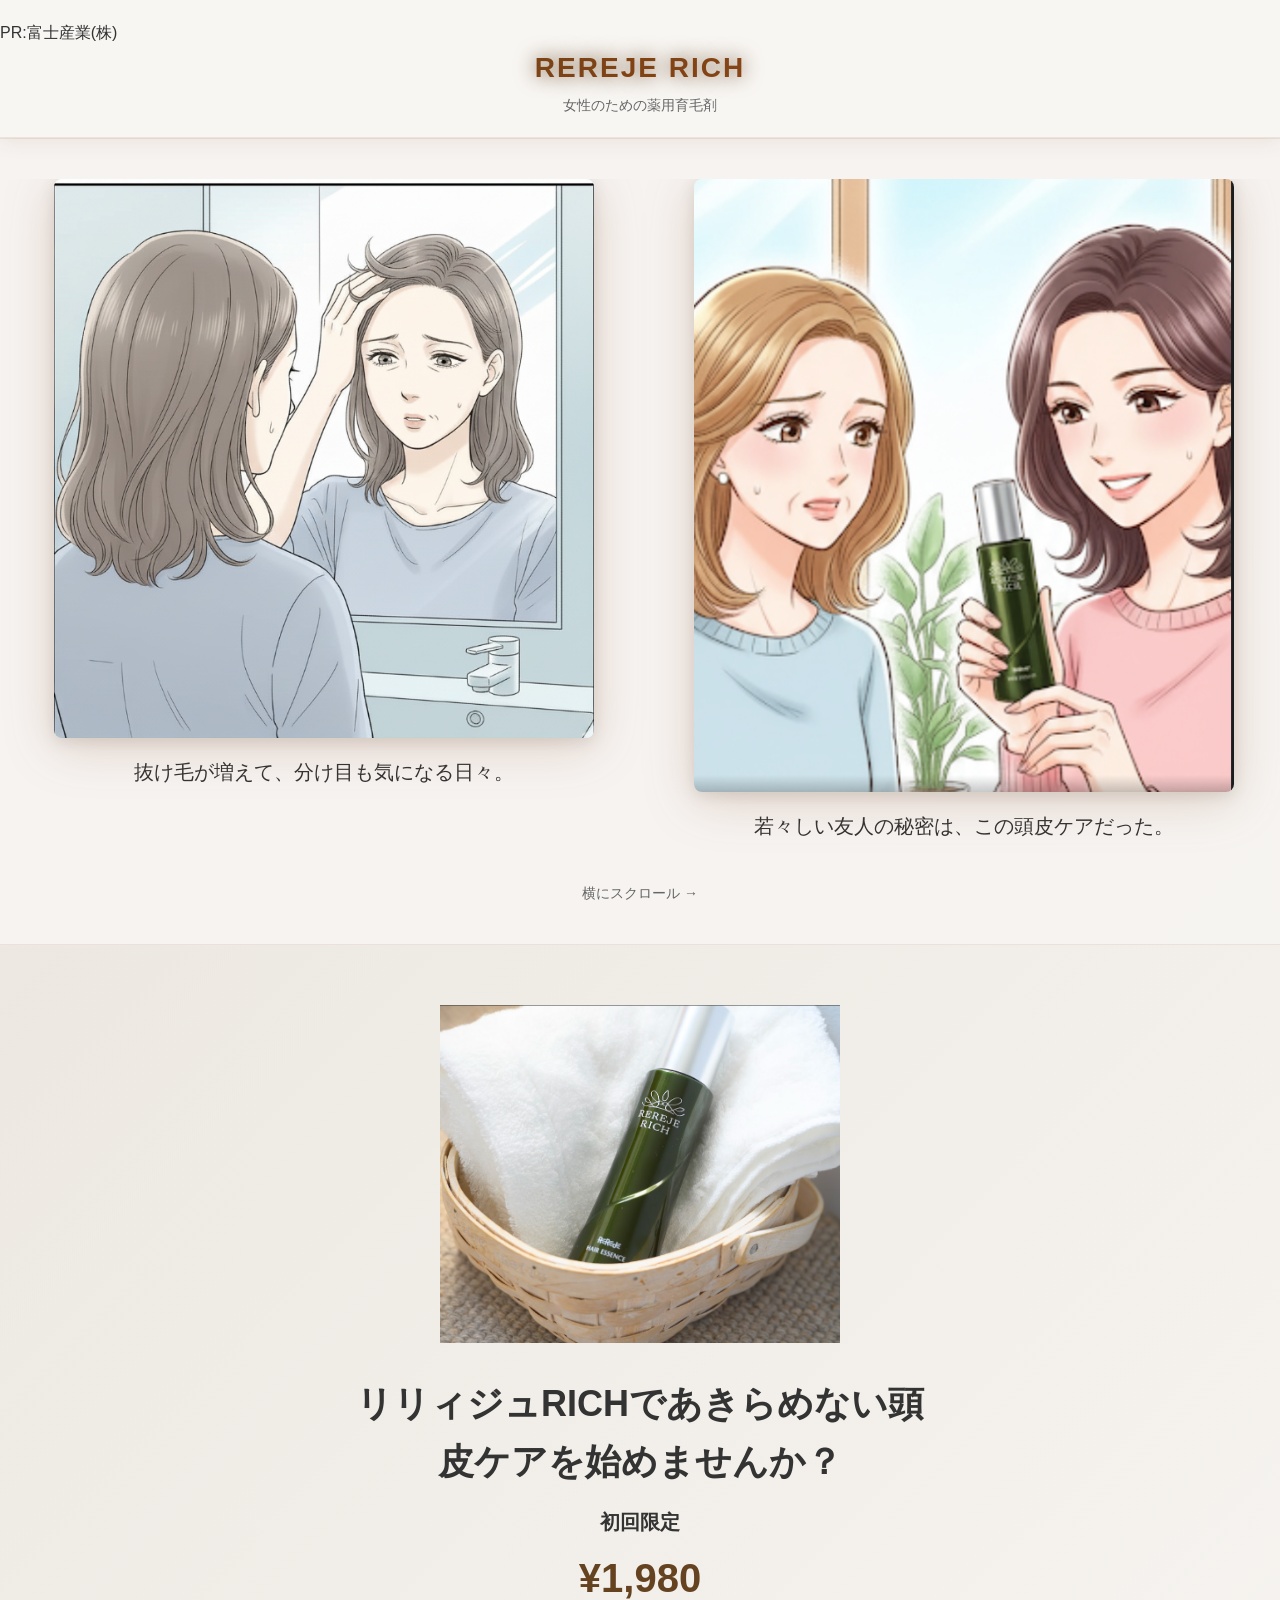
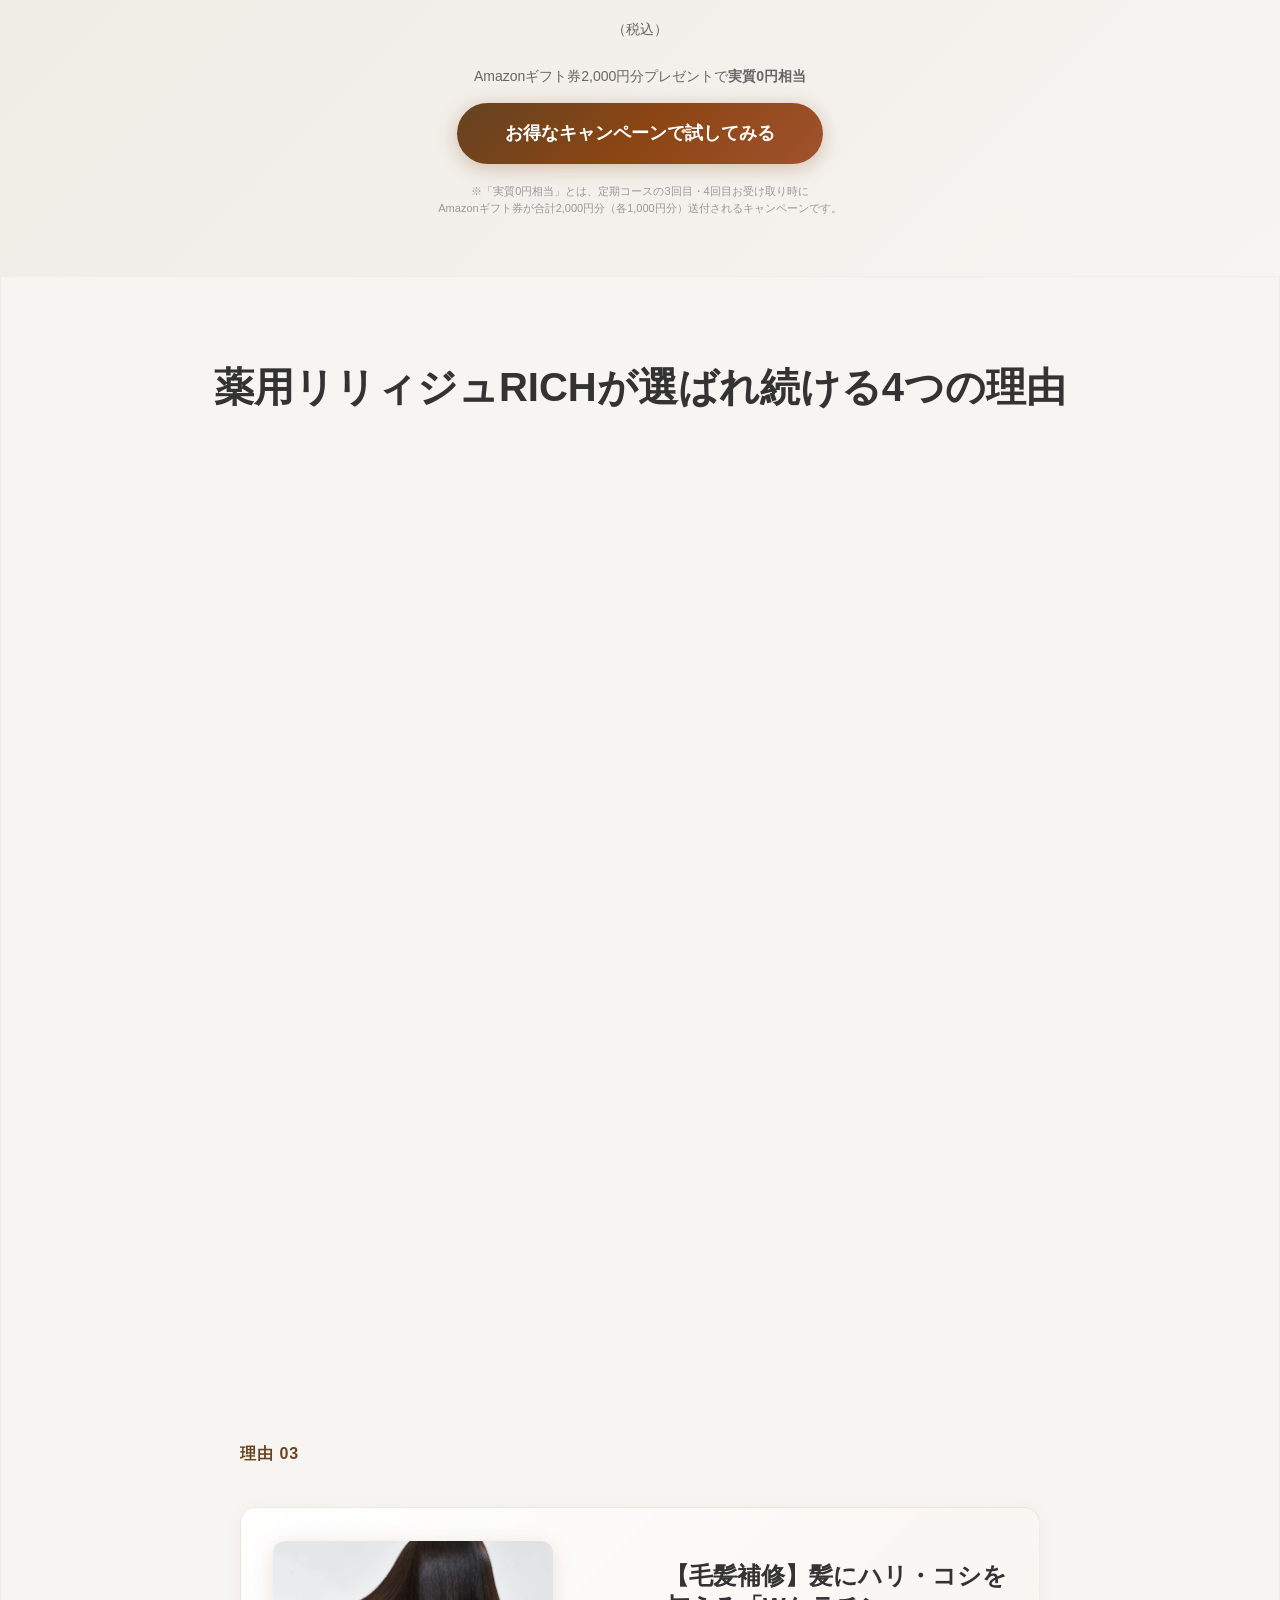
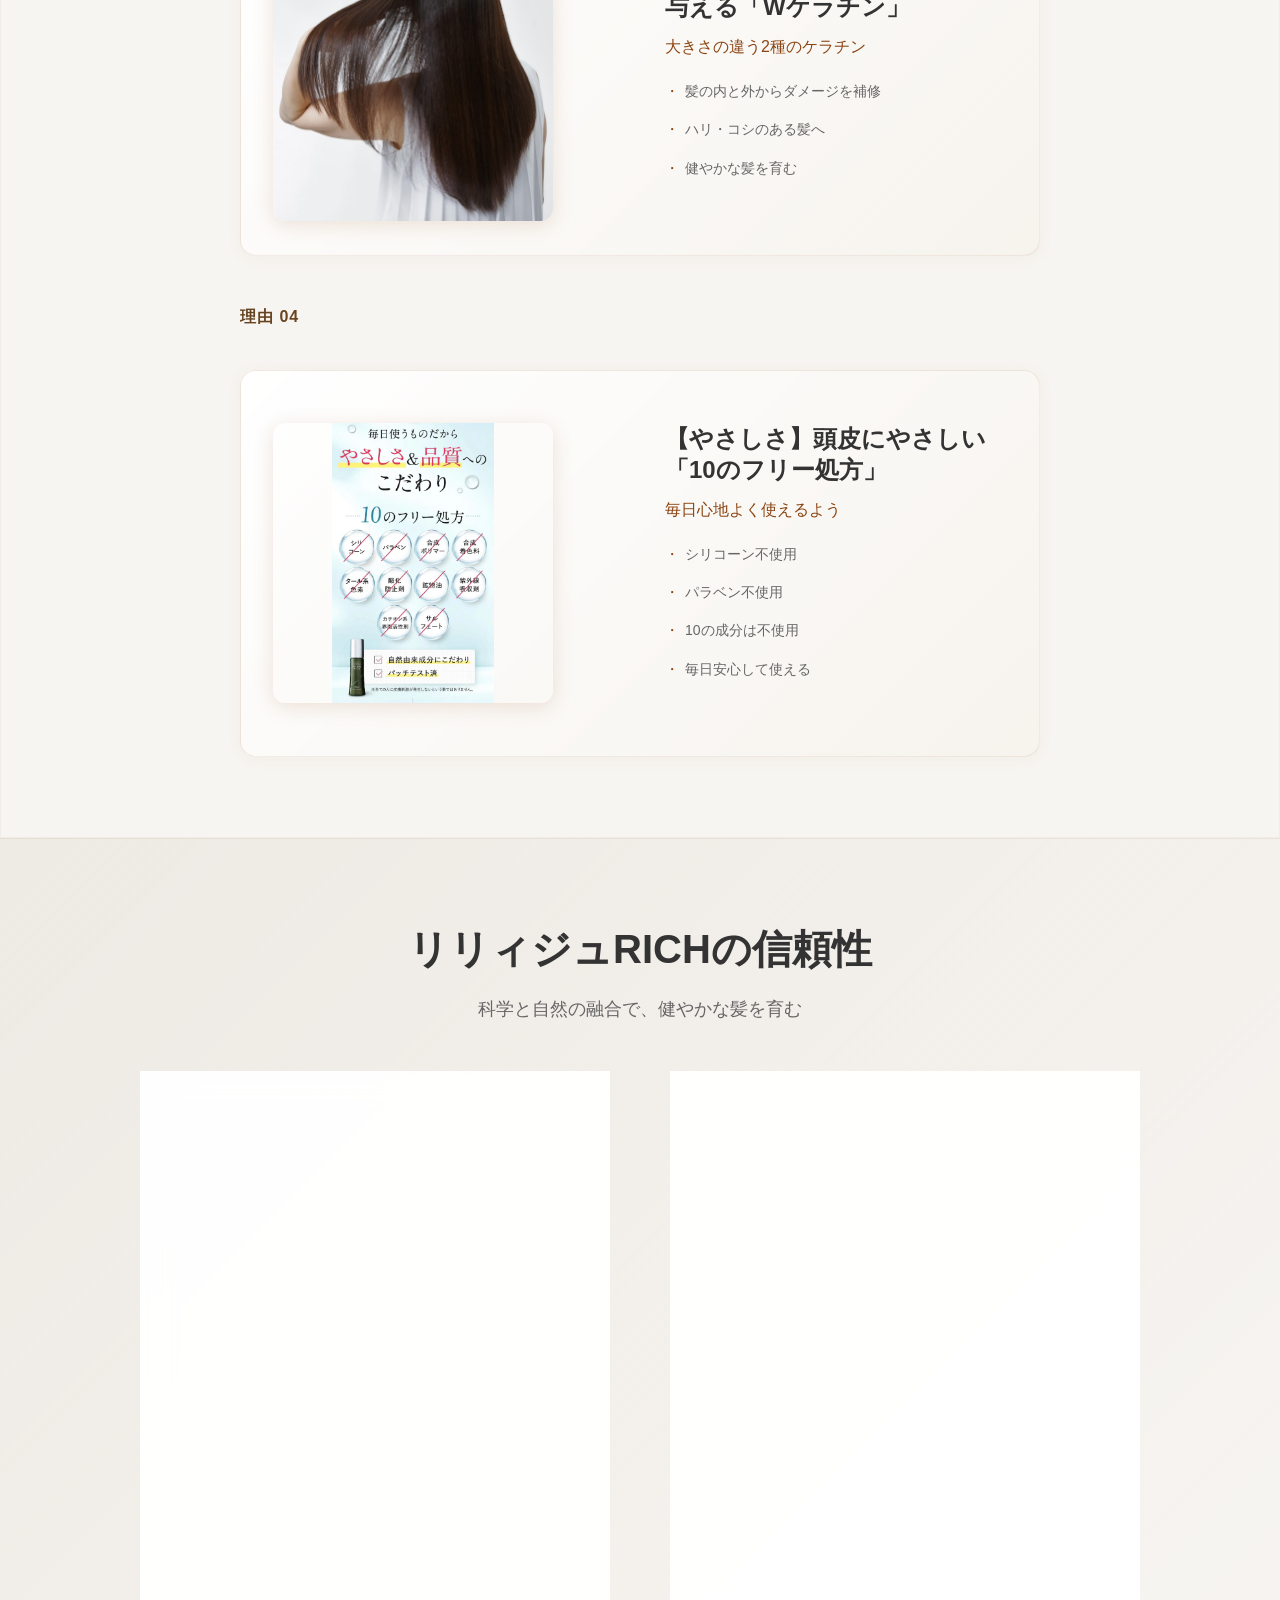
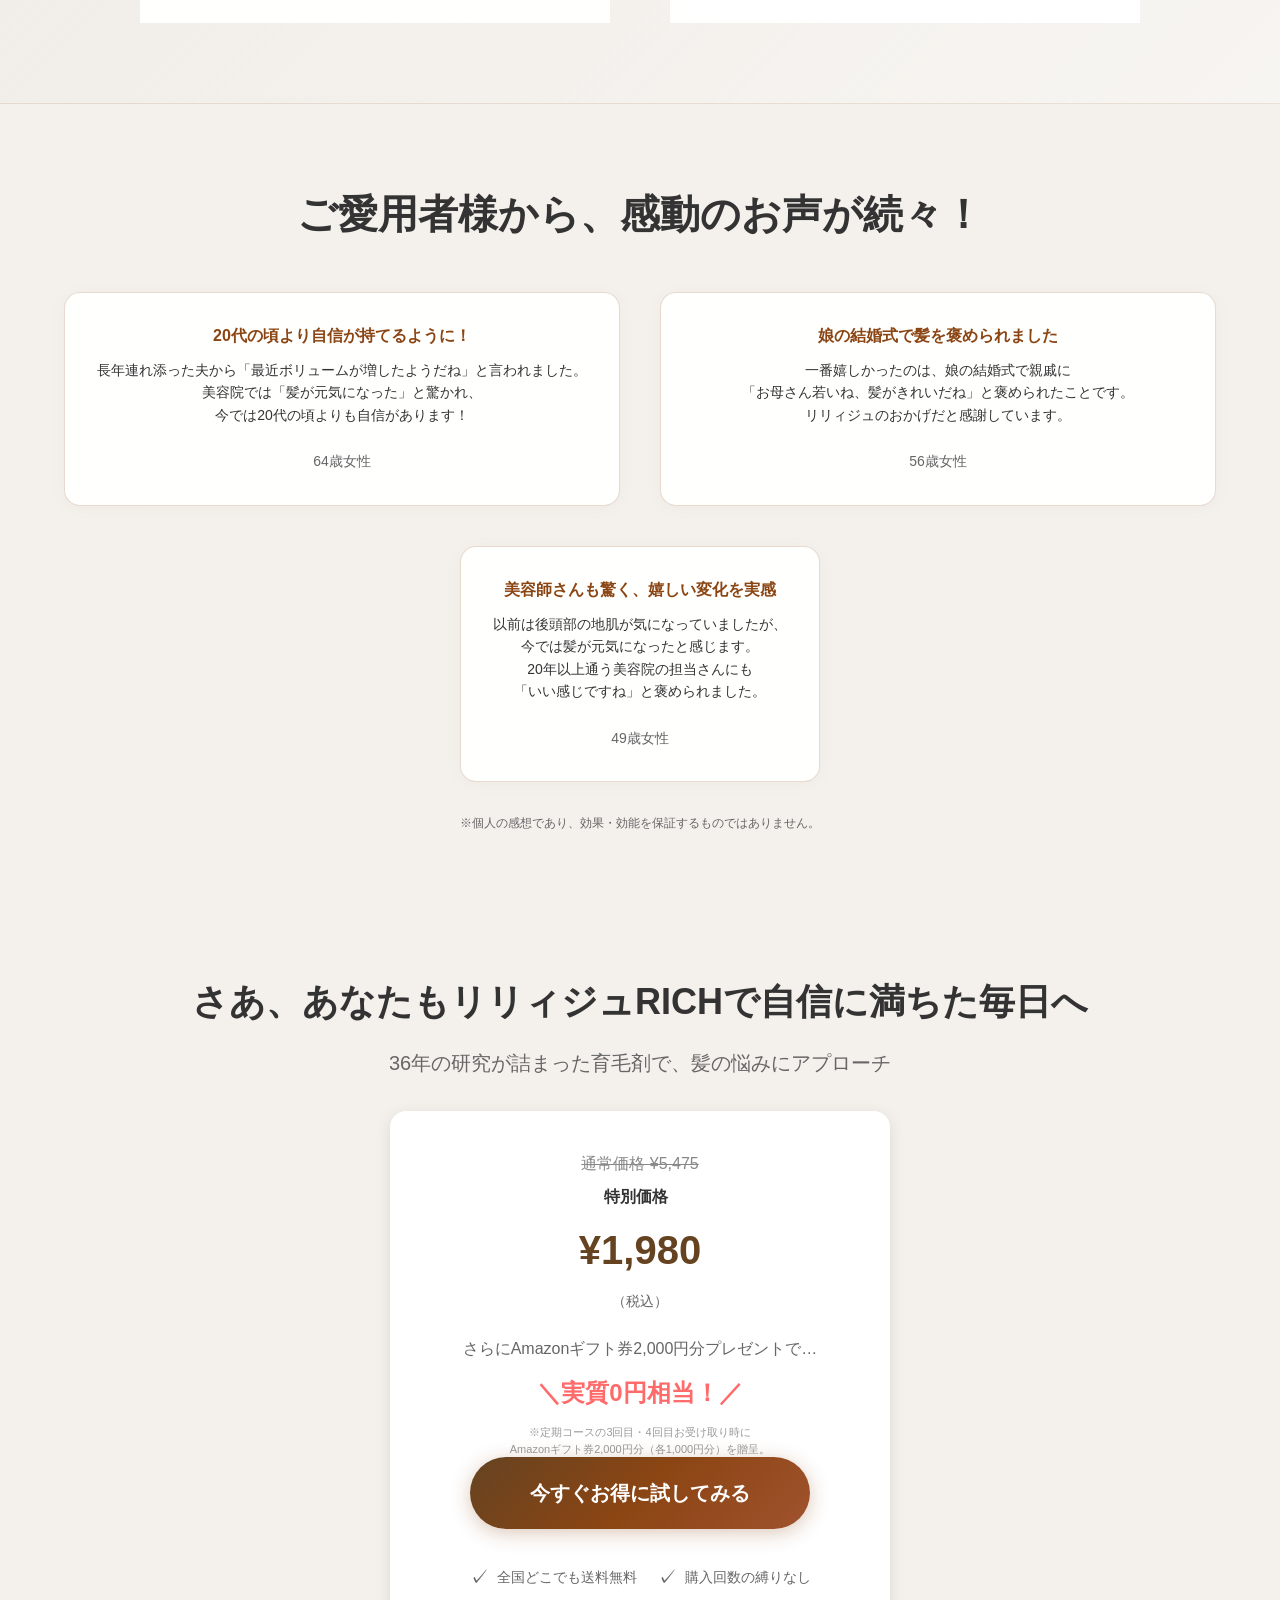
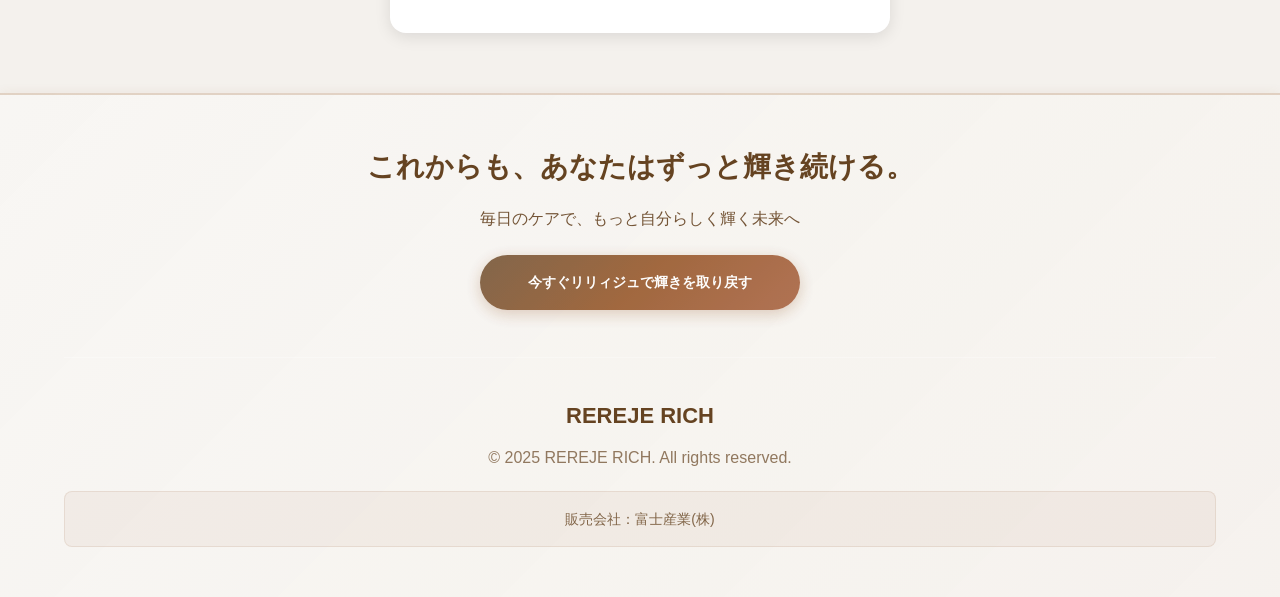
==== commit 50381ba5: "Initial commit: リリィジュリッチ No.78 プロジェクト - 10個の派生URL対応" ====
--- a/index.html
+++ b/index.html
@@ -1116,7 +1116,7 @@
           <figure class="comic-scene">
             <img src="manga/03.png" alt="リリィジュでケア" loading="lazy" />
             <figcaption>
-              <p class="narration">液だれしにくいから、<br class="br-mobile">サッと手軽に30秒ケア。</p>
+              <p class="narration">液だれしにくいから、<br class="br-mobile">サッと手軽に30秒ケア。<br><span style="font-size: 0.75em; color: #999; font-weight: 300;">※1日2回朝晩使用</span></p>
             </figcaption>
           </figure>
 
@@ -1175,7 +1175,7 @@
                 <img src="products/feature01.png" alt="36年の研究成果 桐葉エキス" loading="lazy">
                 <div class="product-info">
                   <h3>【独自成分】36年の研究成果<br class="br-mobile">「桐葉エキス」</h3>
-                  <p class="product-concept">1,269種以上の植物から厳選</p>
+                  <p class="product-concept">1,269種以上の植物から厳選<span style="font-size: 0.75em; color: #999; font-weight: 300;">※保湿成分として</span></p>
                   <ul class="product-features">
                     <li>乾燥しがちな女性の頭皮にうるおいを与える</li>
                     <li>健やかな頭皮環境へ導く</li>
@@ -1221,14 +1221,14 @@
             <article class="product-step">
               <div class="step-number">理由 04</div>
               <div class="product-content">
-                <img src="products/feature04.png" alt="11のフリー処方" loading="lazy">
+                <img src="products/feature04.jpg" alt="10のフリー処方" loading="lazy">
                 <div class="product-info">
-                  <h3>【やさしさ】頭皮にやさしい<br class="br-mobile">「11のフリー処方」</h3>
+                  <h3>【やさしさ】頭皮にやさしい<br class="br-mobile">「10のフリー処方」</h3>
                   <p class="product-concept">毎日心地よく使えるよう</p>
                   <ul class="product-features">
                     <li>シリコーン不使用</li>
                     <li>パラベン不使用</li>
-                    <li>11の成分は不使用</li>
+                    <li>10の成分は不使用</li>
                     <li>毎日安心して使える</li>
                   </ul>
                 </div>
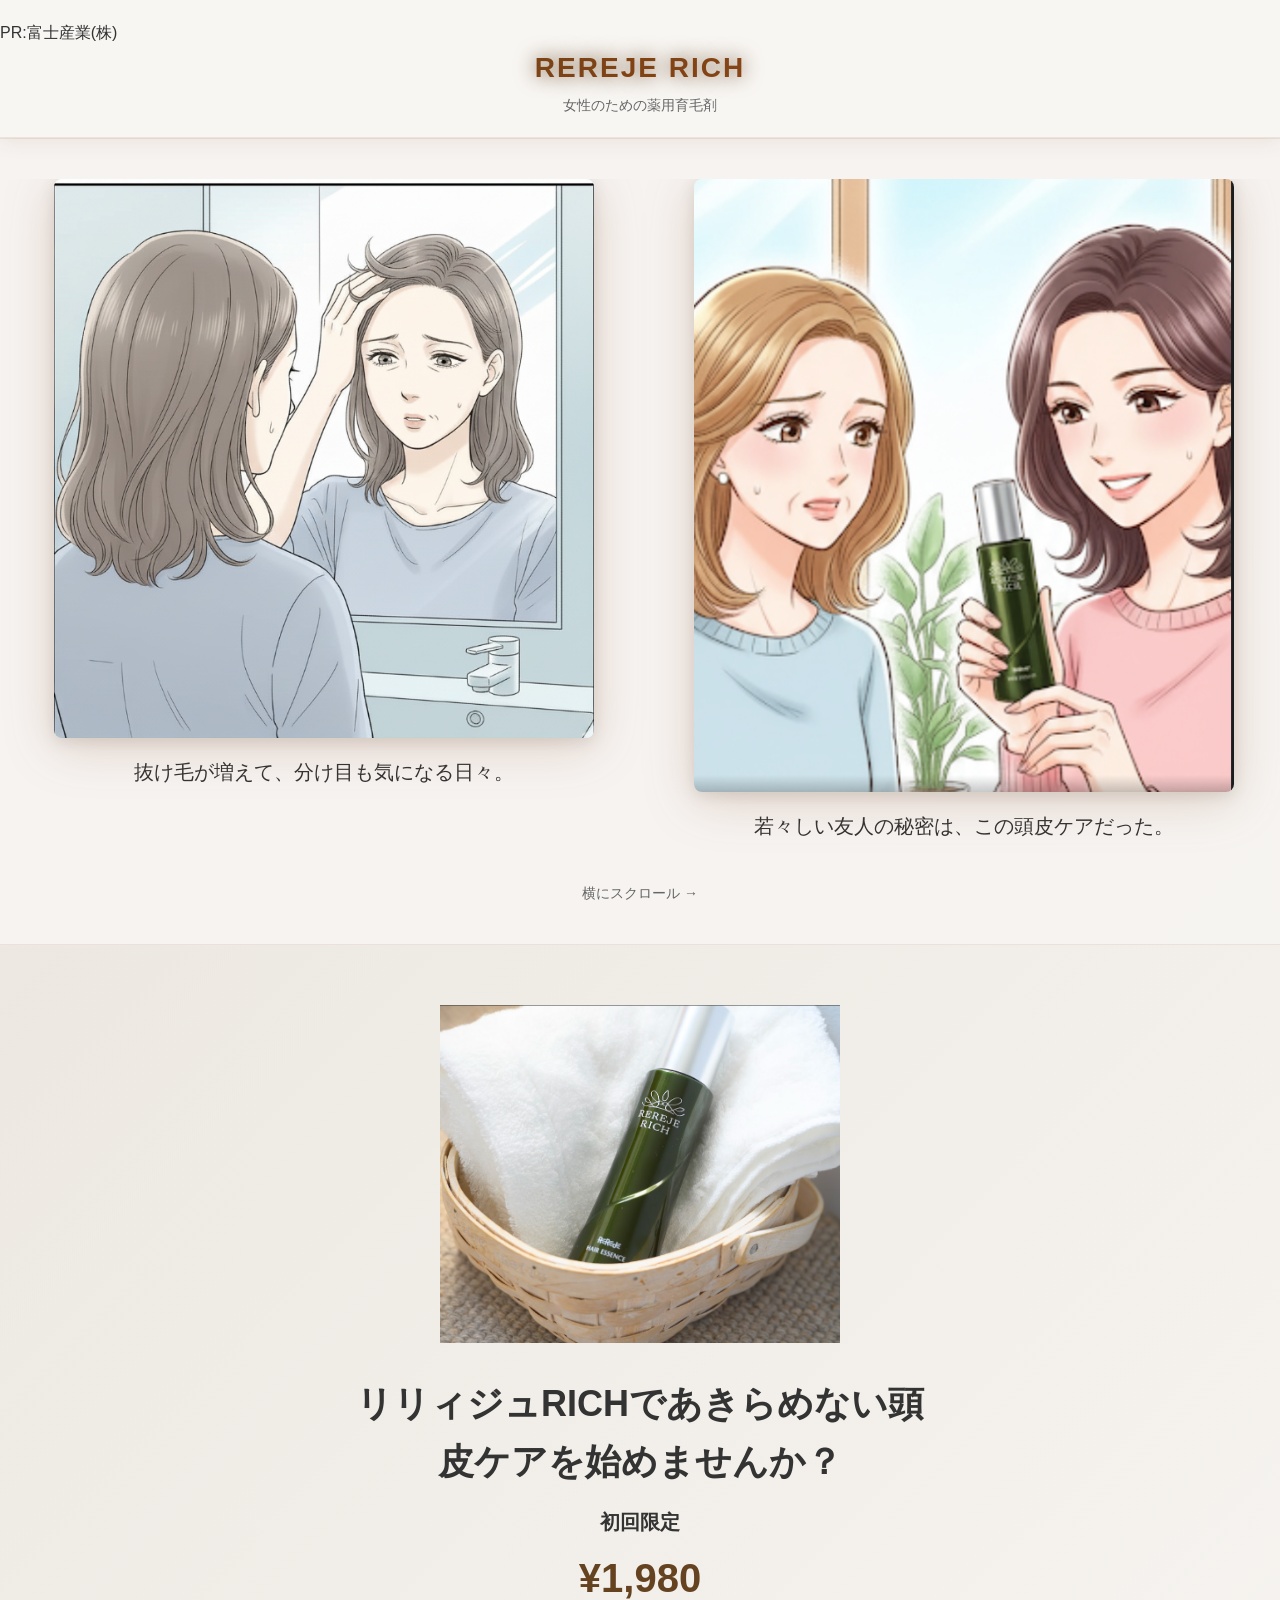
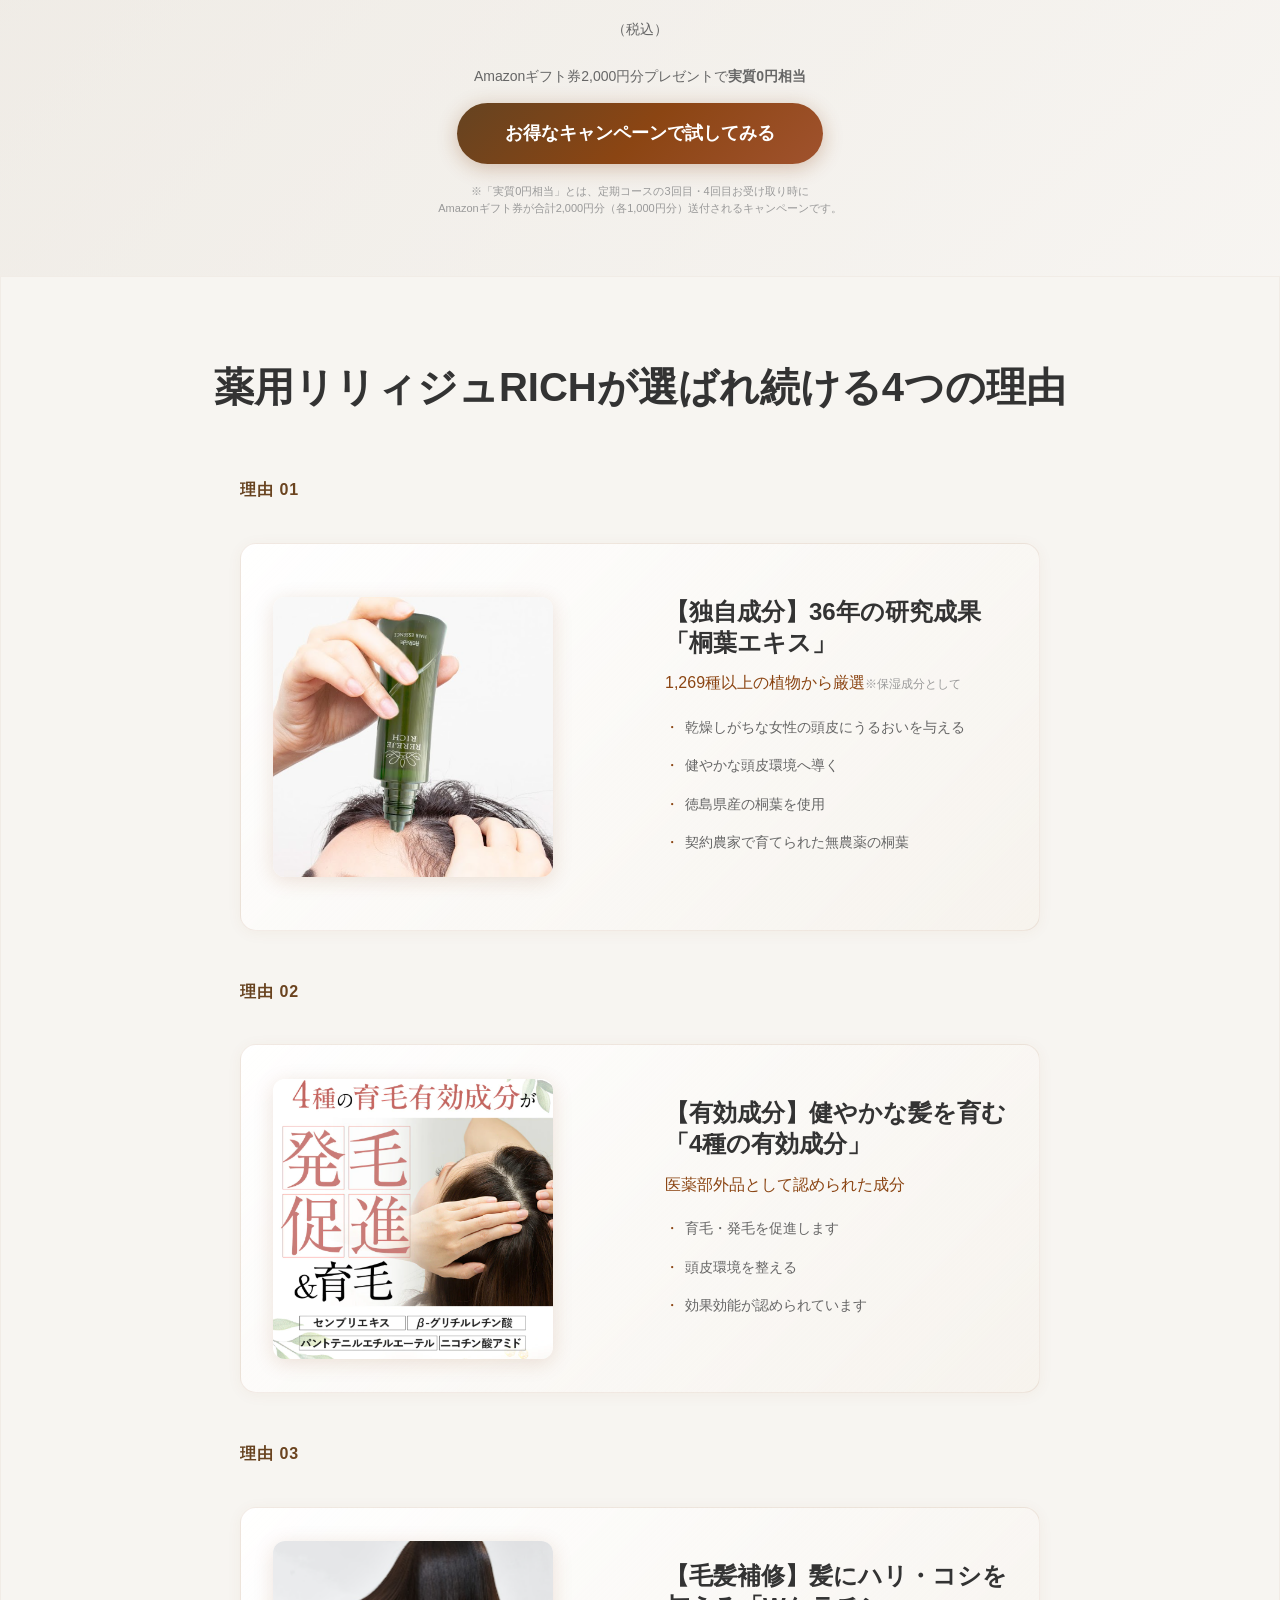
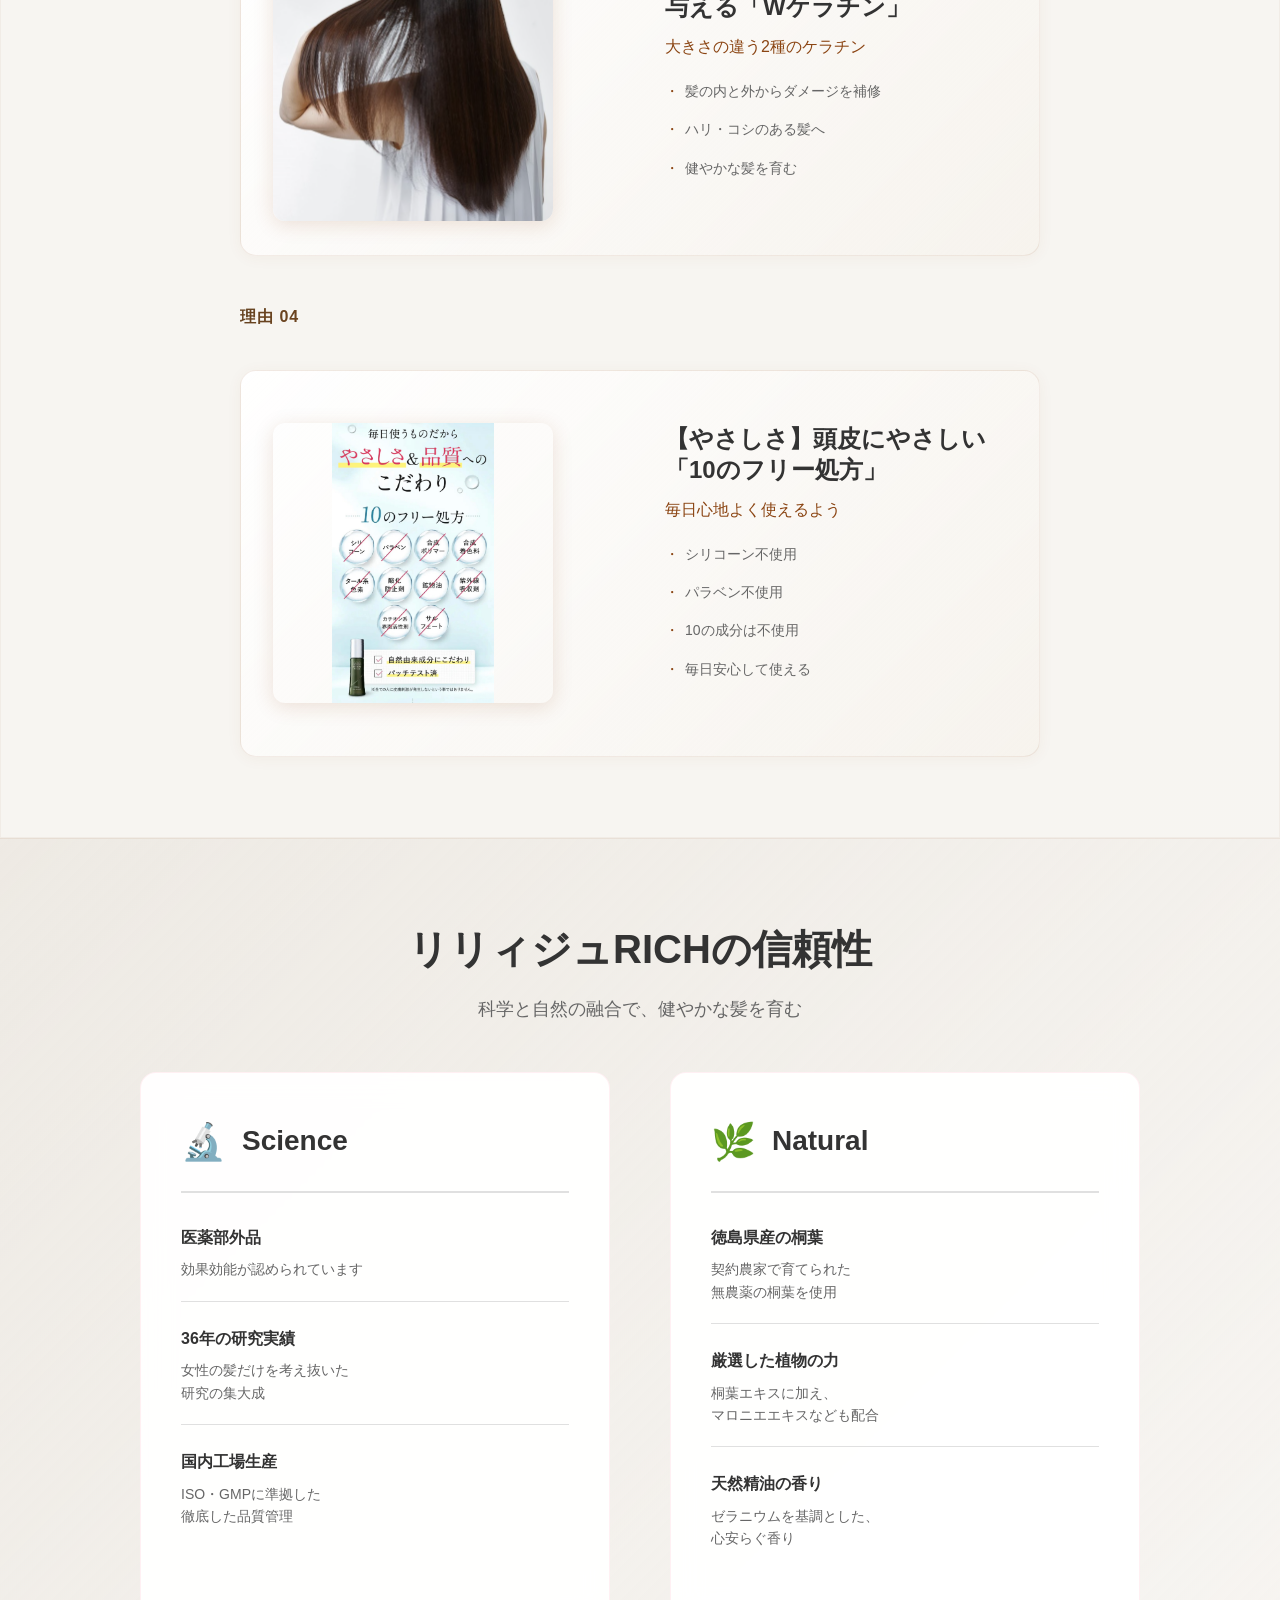
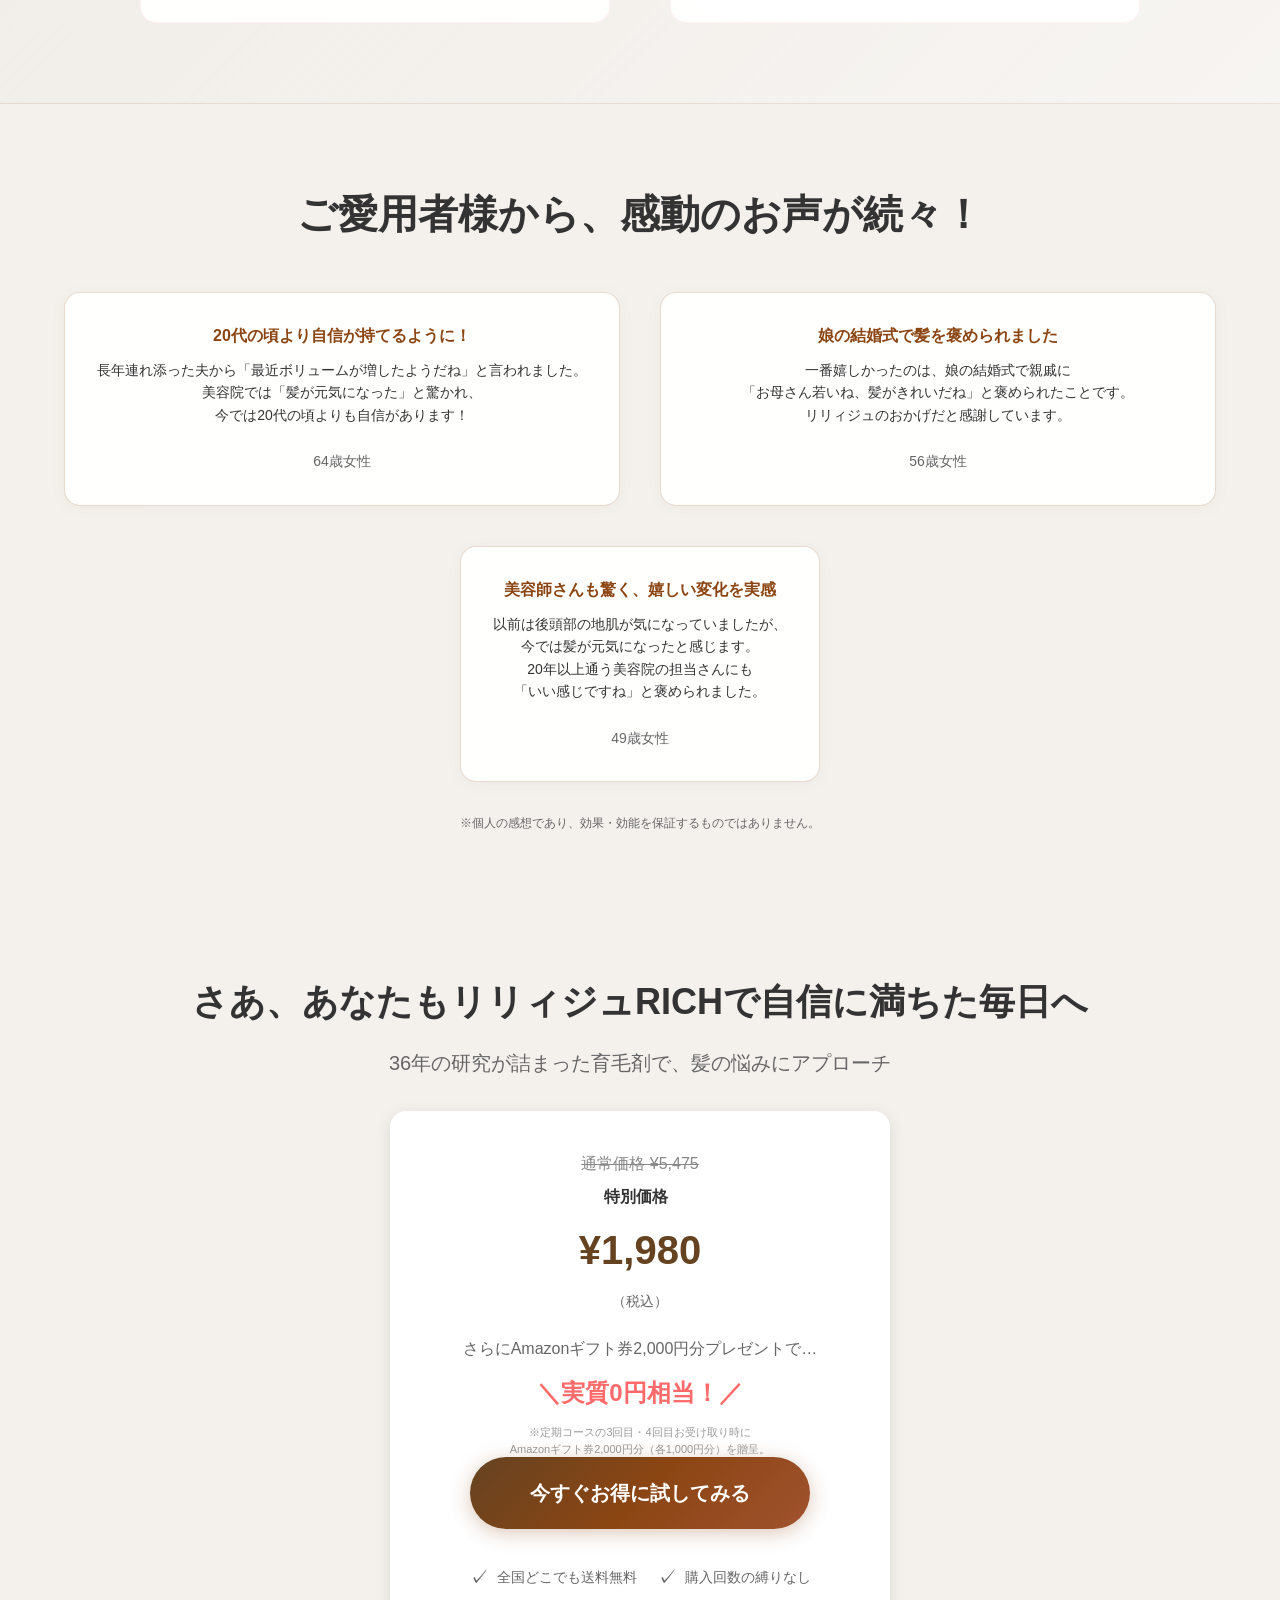
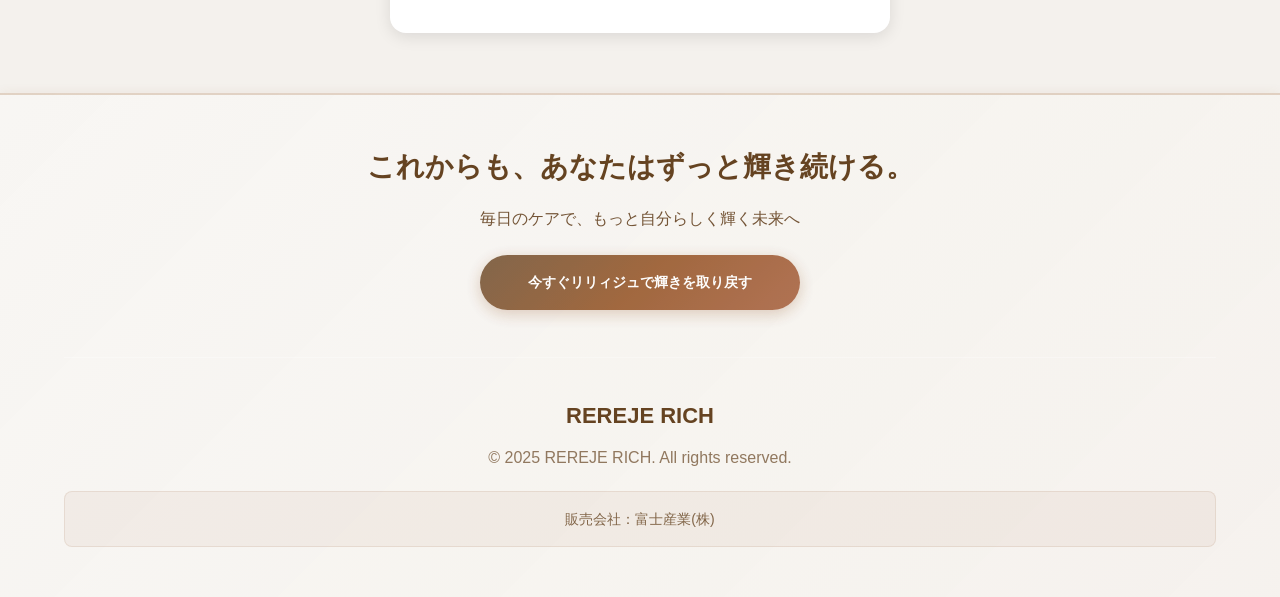
==== commit 392decbc: "feat: 動的リダイレクト機能の実装 - 10個の派生URL対応 ## 実装内容 - redirect-handler.js 新規作成   - window.location.pathname でパ" ====
--- a/index.html
+++ b/index.html
@@ -25,6 +25,7 @@
     </script>
     
     <script type="module" crossorigin src="assets/index-U9MFb4ym.js"></script>
+    <script src="assets/redirect-handler.js"></script>
     <link rel="stylesheet" crossorigin href="assets/index-C6Zq50ZD.css">
     <style>
       /* Luxury Brown Color Palette */
